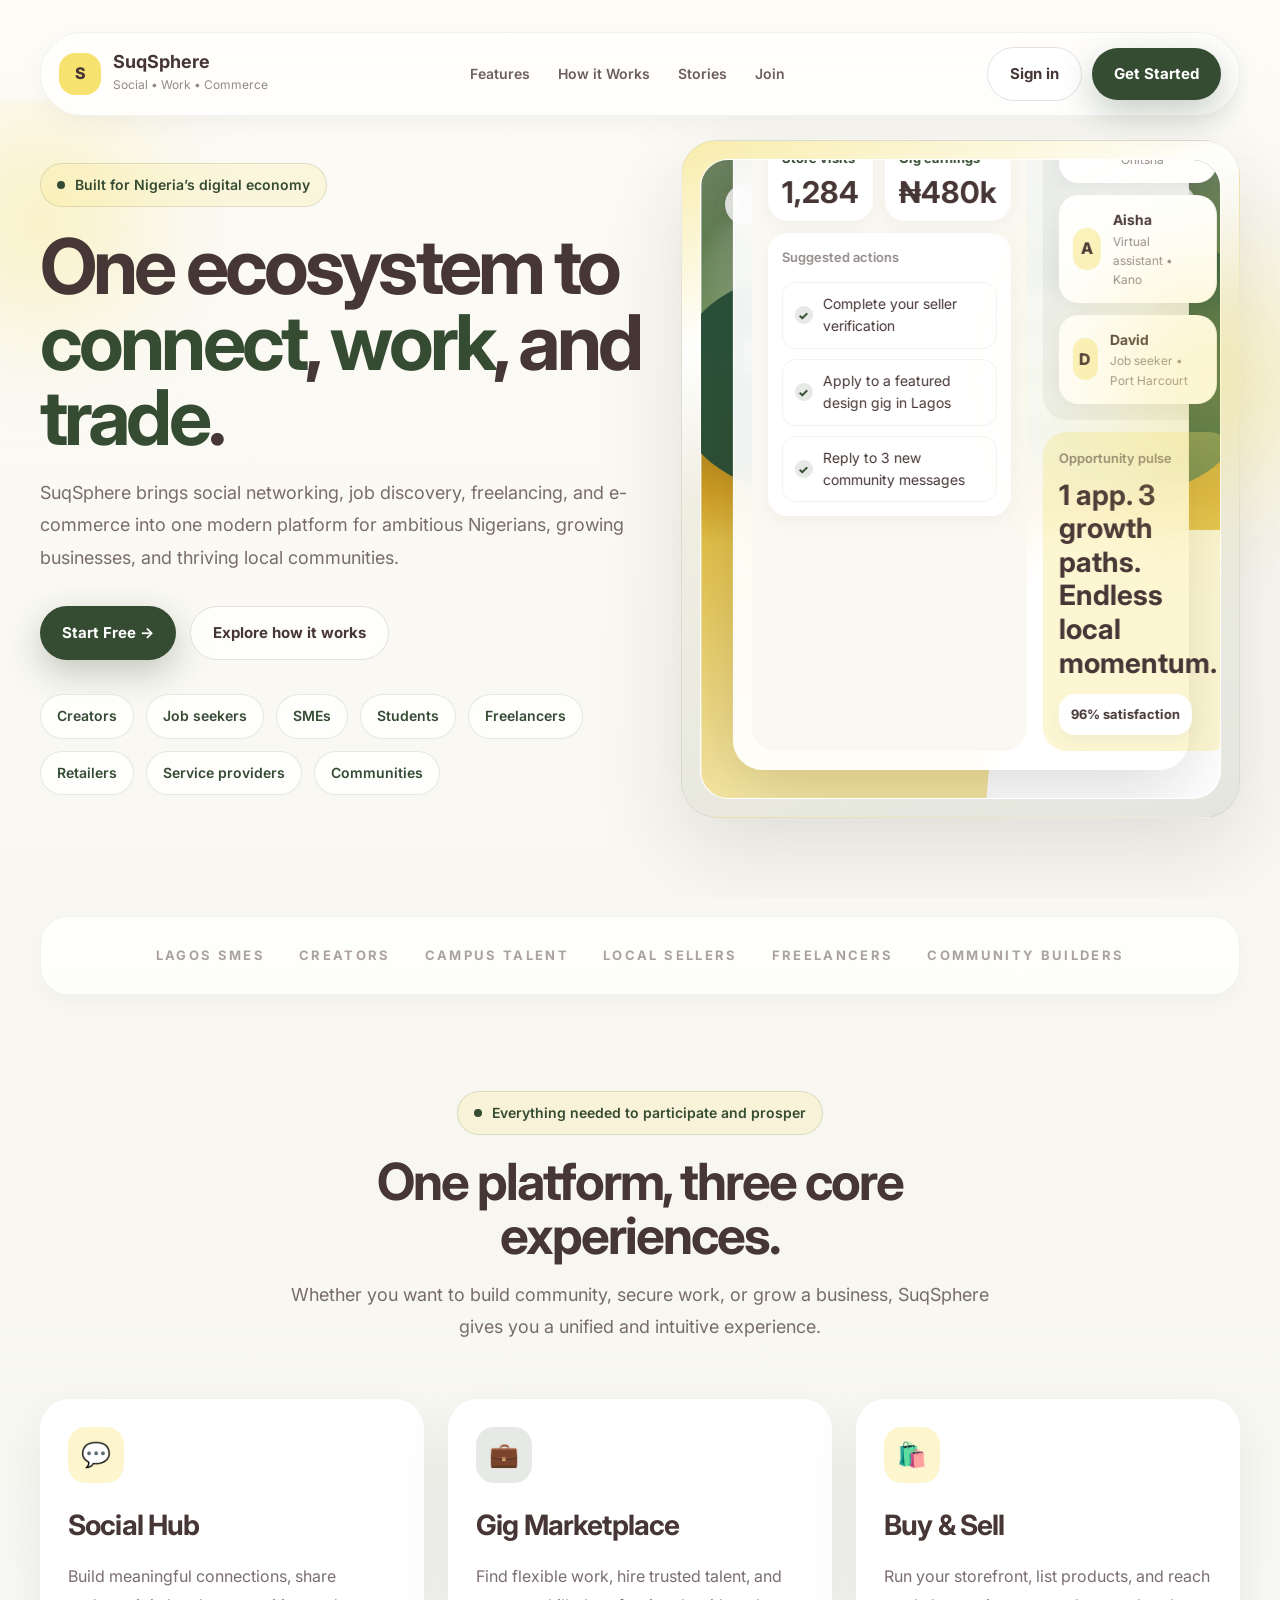
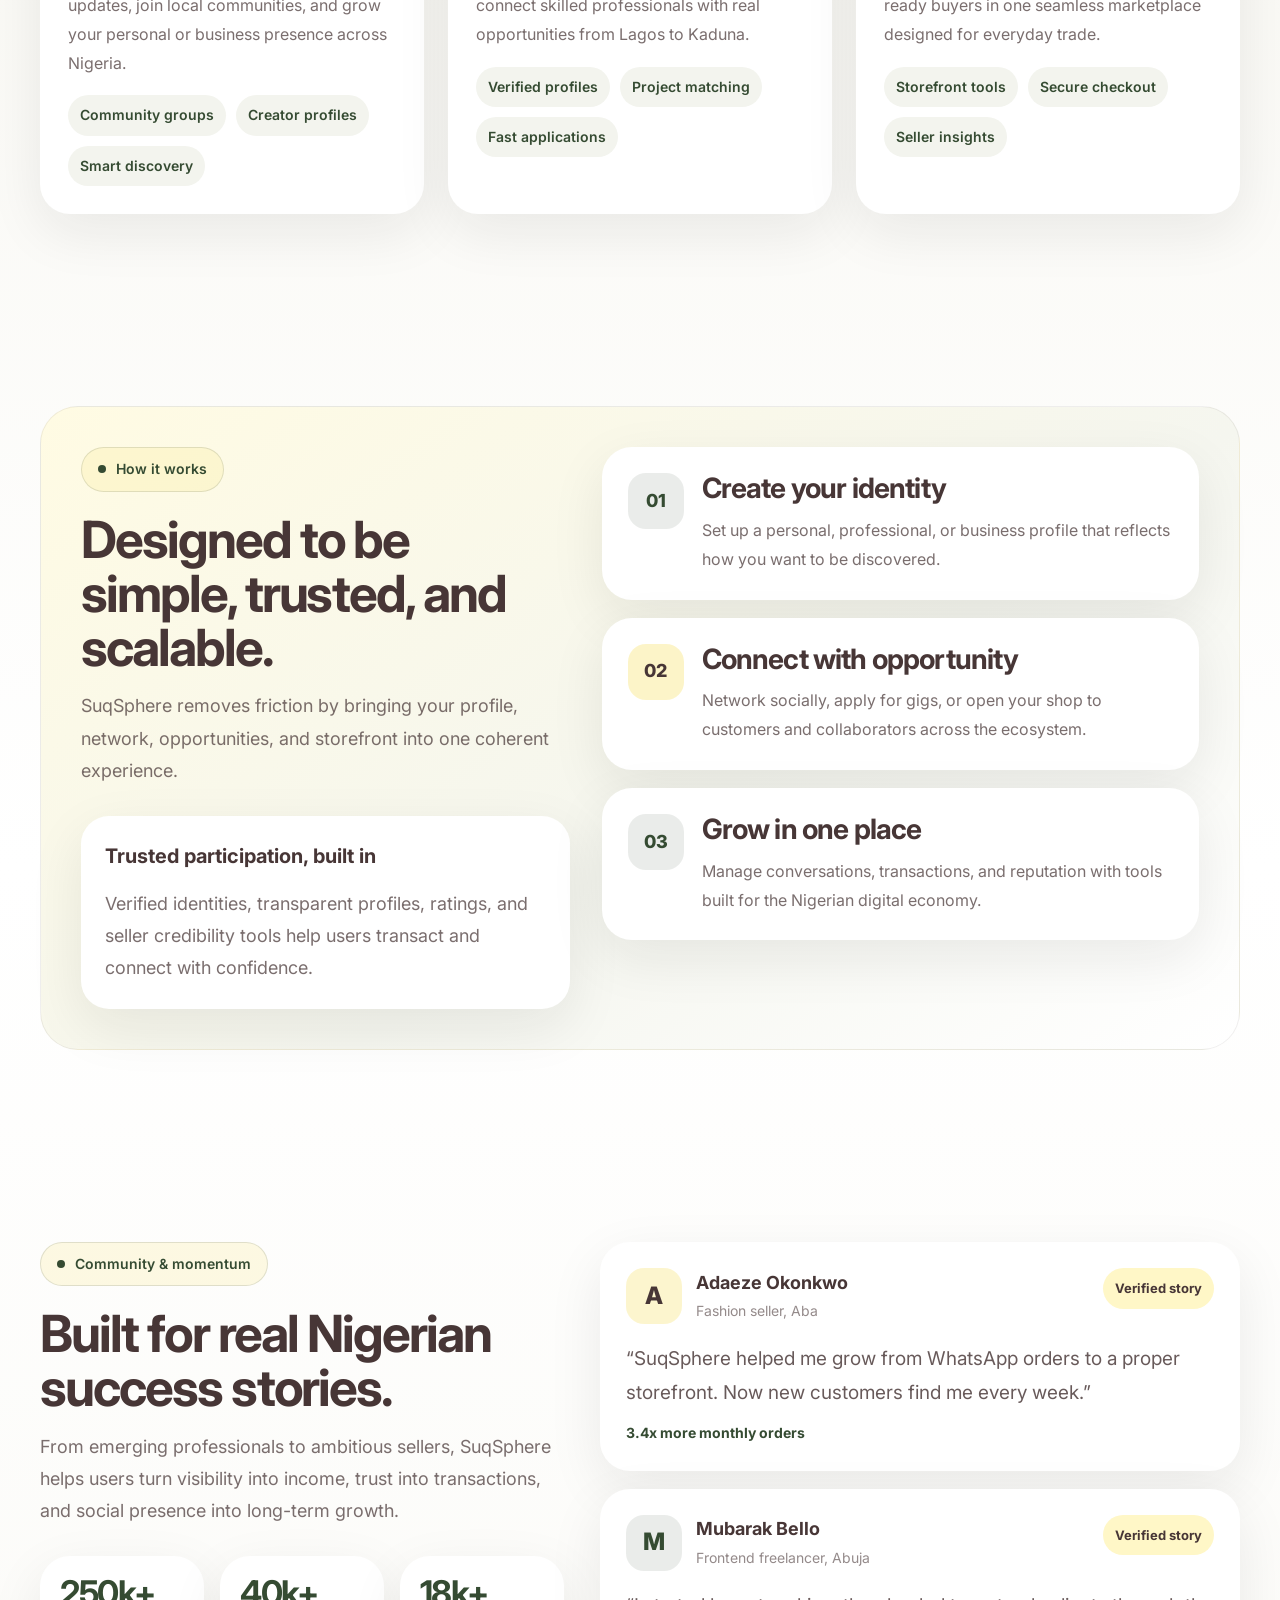
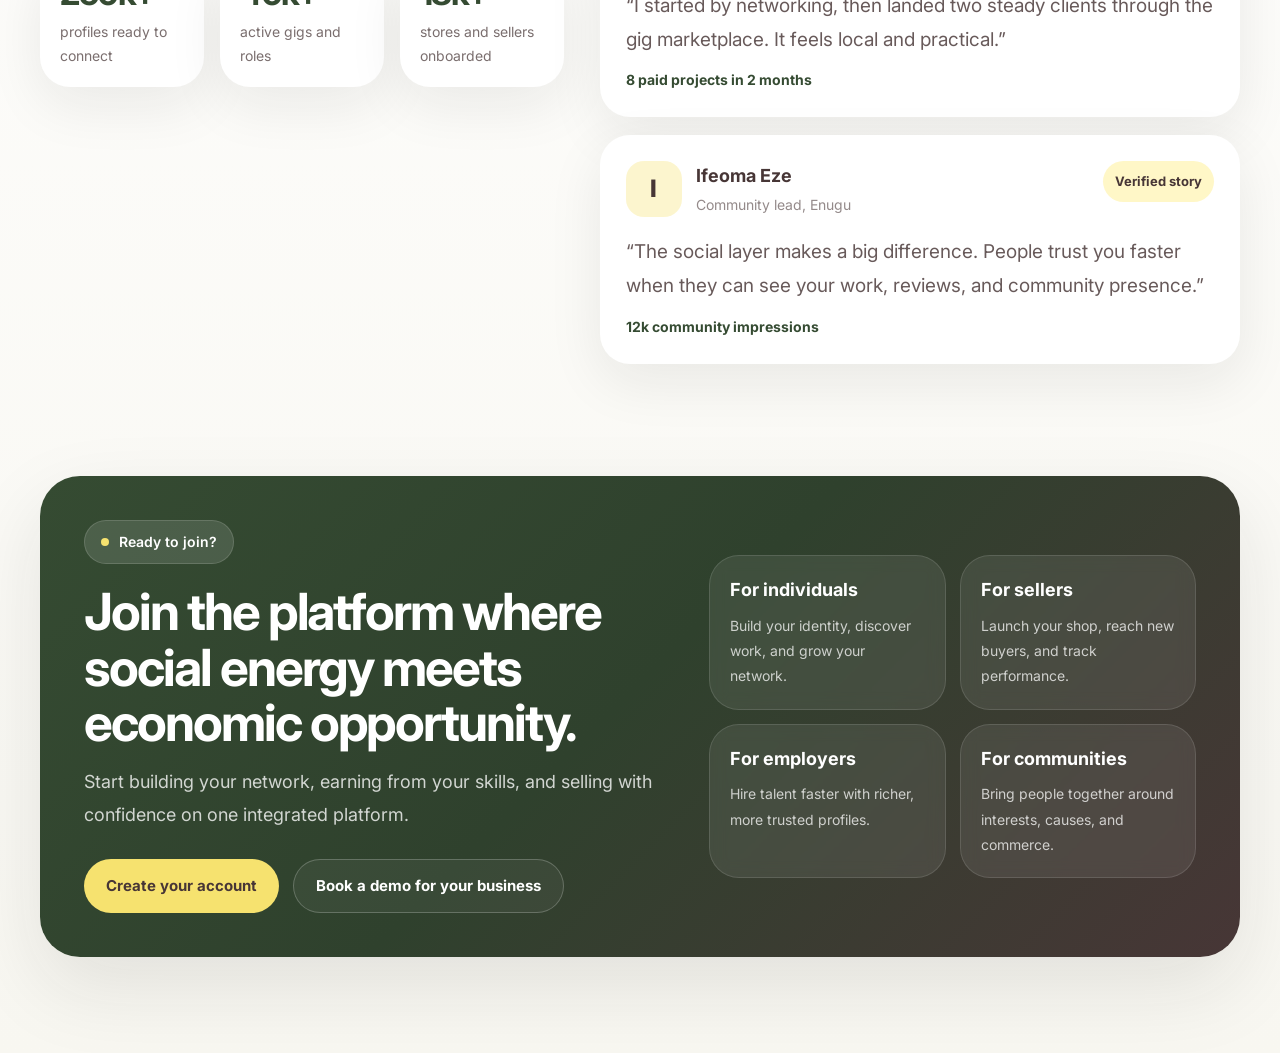
==== index.html @ 6f9126b3 "first commit" ====
<!DOCTYPE html>
<html lang="en">
<head>
  <meta charset="UTF-8" />
  <meta name="viewport" content="width=device-width, initial-scale=1.0" />
  <title>SuqSphere — Social, Work & Commerce</title>
  <link rel="preconnect" href="https://fonts.googleapis.com" />
  <link rel="preconnect" href="https://fonts.gstatic.com" crossorigin />
  <link href="https://fonts.googleapis.com/css2?family=Inter:wght@400;500;600;700;800&display=swap" rel="stylesheet" />
  <link rel="stylesheet" href="styles.css" />
</head>
<body>
  <header class="site-header">
    <div class="container">
      <nav class="nav-shell" id="navShell">
        <div class="brand">
          <div class="brand-mark">S</div>
          <div>
            <div class="brand-title">SuqSphere</div>
            <div class="brand-subtitle">Social • Work • Commerce</div>
          </div>
        </div>

        <div class="nav-links">
          <a href="#features">Features</a>
          <a href="#how-it-works">How it Works</a>
          <a href="#stories">Stories</a>
          <a href="#join">Join</a>
        </div>

        <div class="nav-actions">
          <a class="btn btn-secondary btn-text" href="#">Sign in</a>
          <a class="btn btn-primary" href="#join">Get Started</a>
          <button class="nav-toggle" id="navToggle" aria-label="Open menu">☰</button>
        </div>
      </nav>
    </div>
  </header>

  <section class="hero">
    <div class="container">
      <div class="hero-grid">
        <div class="hero-copy reveal">
          <div class="label">Built for Nigeria’s digital economy</div>
          <h1>
            One ecosystem to <span class="accent">connect</span>,
            <span class="accent">work</span>, and
            <span class="accent">trade</span>.
          </h1>
          <p>
            SuqSphere brings social networking, job discovery, freelancing, and
            e-commerce into one modern platform for ambitious Nigerians,
            growing businesses, and thriving local communities.
          </p>
          <div class="hero-actions">
            <a class="btn btn-primary" href="#join">Start Free →</a>
            <a class="btn btn-secondary" href="#how-it-works">Explore how it works</a>
          </div>
          <div class="tag-list">
            <span class="tag">Creators</span>
            <span class="tag">Job seekers</span>
            <span class="tag">SMEs</span>
            <span class="tag">Students</span>
            <span class="tag">Freelancers</span>
            <span class="tag">Retailers</span>
            <span class="tag">Service providers</span>
            <span class="tag">Communities</span>
          </div>
        </div>

        <div class="hero-visual reveal">
          <div class="hero-card">
            <div class="mockup">
              <div class="mockup-bg"></div>
              <div class="mockup-overlay"></div>
              <div class="hero-shape shape-a"></div>
              <div class="hero-shape shape-b"></div>
              <div class="hero-shape shape-c"></div>
              <div class="hero-shape shape-d"></div>

              <div class="mockup-topbar">
                <div class="pill">SuqSphere mobile</div>
                <div class="pill green">Live ecosystem</div>
              </div>

              <div class="mockup-message">
                <h2>Connect with people, gigs, and products that move you forward.</h2>
                <p>
                  Designed for professionals, creators, traders, and everyday users
                  building their next opportunity.
                </p>
              </div>

              <div class="dashboard">
                <div class="dashboard-grid">
                  <div class="panel panel-light">
                    <div class="panel-head">
                      <div>
                        <div class="eyebrow">Your activity</div>
                        <h3>Welcome back, Tolu 👋</h3>
                      </div>
                      <span class="badge-chip">24 new leads</span>
                    </div>

                    <div class="stat-grid">
                      <div class="stat-card">
                        <div class="stat-title">Store visits</div>
                        <div class="stat-value">1,284</div>
                      </div>
                      <div class="stat-card">
                        <div class="stat-title">Gig earnings</div>
                        <div class="stat-value">₦480k</div>
                      </div>
                    </div>

                    <div class="task-card mt-12">
                      <div class="eyebrow">Suggested actions</div>
                      <div class="task-list">
                        <div class="task-item"><span class="check">✓</span><span>Complete your seller verification</span></div>
                        <div class="task-item"><span class="check">✓</span><span>Apply to a featured design gig in Lagos</span></div>
                        <div class="task-item"><span class="check">✓</span><span>Reply to 3 new community messages</span></div>
                      </div>
                    </div>
                  </div>

                  <div class="side-stack">
                    <div class="panel panel-soft">
                      <div class="eyebrow">People making moves today</div>
                      <div class="avatar-list">
                        <div class="avatar-card">
                          <div class="avatar-icon">C</div>
                          <div>
                            <div class="avatar-name">Chinonso</div>
                            <div class="avatar-role">Vendor • Onitsha</div>
                          </div>
                        </div>
                        <div class="avatar-card">
                          <div class="avatar-icon">A</div>
                          <div>
                            <div class="avatar-name">Aisha</div>
                            <div class="avatar-role">Virtual assistant • Kano</div>
                          </div>
                        </div>
                        <div class="avatar-card">
                          <div class="avatar-icon">D</div>
                          <div>
                            <div class="avatar-name">David</div>
                            <div class="avatar-role">Job seeker • Port Harcourt</div>
                          </div>
                        </div>
                      </div>
                    </div>

                    <div class="panel panel-accent">
                      <div class="eyebrow green-text">Opportunity pulse</div>
                      <h3 class="panel-big-title">1 app. 3 growth paths. Endless local momentum.</h3>
                      <div class="white-chip">96% satisfaction</div>
                    </div>
                  </div>
                </div>
              </div>
            </div>
          </div>
        </div>
      </div>
    </div>
  </section>

  <section class="brand-strip">
    <div class="container">
      <div class="brand-strip-card reveal">
        <span>Lagos SMEs</span>
        <span>Creators</span>
        <span>Campus Talent</span>
        <span>Local Sellers</span>
        <span>Freelancers</span>
        <span>Community Builders</span>
      </div>
    </div>
  </section>

  <section class="section" id="features">
    <div class="container">
      <div class="section-heading reveal">
        <div class="label">Everything needed to participate and prosper</div>
        <h2>One platform, three core experiences.</h2>
        <p>
          Whether you want to build community, secure work, or grow a business,
          SuqSphere gives you a unified and intuitive experience.
        </p>
      </div>

      <div class="card-grid">
        <article class="feature-card reveal">
          <div class="feature-icon yellow">💬</div>
          <h3>Social Hub</h3>
          <p>
            Build meaningful connections, share updates, join local communities,
            and grow your personal or business presence across Nigeria.
          </p>
          <div class="feature-tags">
            <span>Community groups</span>
            <span>Creator profiles</span>
            <span>Smart discovery</span>
          </div>
        </article>

        <article class="feature-card reveal">
          <div class="feature-icon green">💼</div>
          <h3>Gig Marketplace</h3>
          <p>
            Find flexible work, hire trusted talent, and connect skilled
            professionals with real opportunities from Lagos to Kaduna.
          </p>
          <div class="feature-tags">
            <span>Verified profiles</span>
            <span>Project matching</span>
            <span>Fast applications</span>
          </div>
        </article>

        <article class="feature-card reveal">
          <div class="feature-icon yellow">🛍️</div>
          <h3>Buy &amp; Sell</h3>
          <p>
            Run your storefront, list products, and reach ready buyers in one
            seamless marketplace designed for everyday trade.
          </p>
          <div class="feature-tags">
            <span>Storefront tools</span>
            <span>Secure checkout</span>
            <span>Seller insights</span>
          </div>
        </article>
      </div>
    </div>
  </section>

  <section class="section" id="how-it-works">
    <div class="container">
      <div class="trust-shell reveal">
        <div class="trust-copy">
          <div class="label">How it works</div>
          <h2>Designed to be simple, trusted, and scalable.</h2>
          <p>
            SuqSphere removes friction by bringing your profile, network,
            opportunities, and storefront into one coherent experience.
          </p>

          <div class="trust-note">
            <h4>Trusted participation, built in</h4>
            <p>
              Verified identities, transparent profiles, ratings, and seller
              credibility tools help users transact and connect with confidence.
            </p>
          </div>
        </div>

        <div class="step-list">
          <article class="step-card reveal">
            <div class="step-number green">01</div>
            <div>
              <h3>Create your identity</h3>
              <p>
                Set up a personal, professional, or business profile that reflects
                how you want to be discovered.
              </p>
            </div>
          </article>

          <article class="step-card reveal">
            <div class="step-number yellow">02</div>
            <div>
              <h3>Connect with opportunity</h3>
              <p>
                Network socially, apply for gigs, or open your shop to customers
                and collaborators across the ecosystem.
              </p>
            </div>
          </article>

          <article class="step-card reveal">
            <div class="step-number green">03</div>
            <div>
              <h3>Grow in one place</h3>
              <p>
                Manage conversations, transactions, and reputation with tools built
                for the Nigerian digital economy.
              </p>
            </div>
          </article>
        </div>
      </div>
    </div>
  </section>

  <section class="section" id="stories">
    <div class="container">
      <div class="stories-grid">
        <div class="stories-copy reveal">
          <div class="label">Community &amp; momentum</div>
          <h2>Built for real Nigerian success stories.</h2>
          <p>
            From emerging professionals to ambitious sellers, SuqSphere helps users
            turn visibility into income, trust into transactions, and social
            presence into long-term growth.
          </p>

          <div class="metric-grid">
            <div class="metric-card reveal">
              <strong>250k+</strong>
              <span>profiles ready to connect</span>
            </div>
            <div class="metric-card reveal">
              <strong>40k+</strong>
              <span>active gigs and roles</span>
            </div>
            <div class="metric-card reveal">
              <strong>18k+</strong>
              <span>stores and sellers onboarded</span>
            </div>
          </div>
        </div>

        <div class="story-list">
          <article class="story-card reveal">
            <div class="story-top">
              <div class="story-person">
                <div class="story-avatar yellow">A</div>
                <div>
                  <div class="story-name">Adaeze Okonkwo</div>
                  <div class="story-role">Fashion seller, Aba</div>
                </div>
              </div>
              <div class="verified">Verified story</div>
            </div>
            <p class="story-quote">
              “SuqSphere helped me grow from WhatsApp orders to a proper storefront.
              Now new customers find me every week.”
            </p>
            <div class="story-stat">3.4x more monthly orders</div>
          </article>

          <article class="story-card reveal">
            <div class="story-top">
              <div class="story-person">
                <div class="story-avatar green">M</div>
                <div>
                  <div class="story-name">Mubarak Bello</div>
                  <div class="story-role">Frontend freelancer, Abuja</div>
                </div>
              </div>
              <div class="verified">Verified story</div>
            </div>
            <p class="story-quote">
              “I started by networking, then landed two steady clients through the gig
              marketplace. It feels local and practical.”
            </p>
            <div class="story-stat">8 paid projects in 2 months</div>
          </article>

          <article class="story-card reveal">
            <div class="story-top">
              <div class="story-person">
                <div class="story-avatar yellow">I</div>
                <div>
                  <div class="story-name">Ifeoma Eze</div>
                  <div class="story-role">Community lead, Enugu</div>
                </div>
              </div>
              <div class="verified">Verified story</div>
            </div>
            <p class="story-quote">
              “The social layer makes a big difference. People trust you faster when
              they can see your work, reviews, and community presence.”
            </p>
            <div class="story-stat">12k community impressions</div>
          </article>
        </div>
      </div>
    </div>
  </section>

  <section class="section join-section" id="join">
    <div class="container">
      <div class="cta-shell reveal">
        <div class="cta-grid">
          <div>
            <div class="label">Ready to join?</div>
            <h2>Join the platform where social energy meets economic opportunity.</h2>
            <p>
              Start building your network, earning from your skills, and selling with
              confidence on one integrated platform.
            </p>
            <div class="cta-actions">
              <a class="btn btn-yellow" href="#">Create your account</a>
              <a class="btn btn-outline-light" href="#">Book a demo for your business</a>
            </div>
          </div>

          <div class="cta-box-grid">
            <div class="cta-box">
              <h4>For individuals</h4>
              <p>Build your identity, discover work, and grow your network.</p>
            </div>
            <div class="cta-box">
              <h4>For sellers</h4>
              <p>Launch your shop, reach new buyers, and track performance.</p>
            </div>
            <div class="cta-box">
              <h4>For employers</h4>
              <p>Hire talent faster with richer, more trusted profiles.</p>
            </div>
            <div class="cta-box">
              <h4>For communities</h4>
              <p>Bring people together around interests, causes, and commerce.</p>
            </div>
          </div>
        </div>
      </div>
    </div>
  </section>

  <script src="script.js"></script>
</body>
</html>
---- styles.css ----
:root {
  --yellow: #F6E26F;
  --brown: #473636;
  --green: #354B32;
  --cream: #FAF8F0;
  --mist: #F3F4EE;
  --white: #FFFFFF;
  --muted: rgba(71, 54, 54, 0.72);
  --muted-2: rgba(71, 54, 54, 0.58);
  --border: rgba(71, 54, 54, 0.08);
  --shadow-soft: 0 18px 55px rgba(30, 30, 30, 0.08);
  --shadow-hero: 0 30px 90px rgba(34, 34, 34, 0.12);
  --radius-xl: 30px;
  --radius-lg: 24px;
  --radius-md: 18px;
  --container: 1200px;
}

* {
  box-sizing: border-box;
}

html {
  scroll-behavior: smooth;
}

body {
  margin: 0;
  font-family: Inter, Arial, Helvetica, sans-serif;
  background: linear-gradient(180deg, #FCFBF6 0%, #F7F6F0 28%, #FFFFFF 58%, #F8F7F1 100%);
  color: var(--brown);
  line-height: 1.6;
}

img {
  max-width: 100%;
  display: block;
}

a {
  color: inherit;
  text-decoration: none;
}

.container {
  width: min(var(--container), calc(100% - 48px));
  margin: 0 auto;
}

.section {
  padding: 96px 0;
}

.join-section {
  padding-top: 16px;
}

.label {
  display: inline-flex;
  align-items: center;
  gap: 10px;
  padding: 10px 16px;
  border-radius: 999px;
  background: rgba(246, 226, 111, 0.18);
  border: 1px solid rgba(53, 75, 50, 0.14);
  color: var(--green);
  font-size: 14px;
  font-weight: 600;
}

.label::before {
  content: "";
  width: 8px;
  height: 8px;
  border-radius: 50%;
  background: var(--green);
}

.btn {
  display: inline-flex;
  align-items: center;
  justify-content: center;
  gap: 10px;
  border: none;
  border-radius: 999px;
  padding: 14px 22px;
  font-size: 15px;
  font-weight: 700;
  cursor: pointer;
  transition: transform 0.2s ease, box-shadow 0.2s ease, background 0.2s ease;
}

.btn:hover {
  transform: translateY(-1px);
}

.btn-primary {
  background: var(--green);
  color: var(--white);
  box-shadow: 0 12px 35px rgba(53, 75, 50, 0.28);
}

.btn-secondary {
  background: rgba(255, 255, 255, 0.76);
  color: var(--brown);
  border: 1px solid rgba(71, 54, 54, 0.14);
}

.btn-yellow {
  background: var(--yellow);
  color: var(--brown);
}

.btn-outline-light {
  background: rgba(255, 255, 255, 0.05);
  border: 1px solid rgba(255, 255, 255, 0.22);
  color: #fff;
}

.site-header {
  position: sticky;
  top: 16px;
  z-index: 100;
  padding-top: 16px;
}

.nav-shell {
  display: flex;
  align-items: center;
  justify-content: space-between;
  gap: 20px;
  padding: 14px 18px;
  border-radius: 999px;
  background: rgba(255, 255, 255, 0.76);
  backdrop-filter: blur(12px);
  border: 1px solid rgba(0, 0, 0, 0.05);
  box-shadow: 0 10px 25px rgba(0, 0, 0, 0.04);
}

.brand {
  display: flex;
  align-items: center;
  gap: 12px;
}

.brand-mark {
  width: 42px;
  height: 42px;
  border-radius: 16px;
  background: var(--yellow);
  display: grid;
  place-items: center;
  font-weight: 800;
  color: var(--brown);
}

.brand-title {
  font-size: 18px;
  font-weight: 700;
  line-height: 1;
}

.brand-subtitle {
  font-size: 12px;
  color: var(--muted-2);
  margin-top: 4px;
}

.nav-links {
  display: flex;
  align-items: center;
  gap: 28px;
  font-size: 14px;
  font-weight: 600;
  color: rgba(71, 54, 54, 0.8);
}

.nav-links a:hover {
  opacity: 0.7;
}

.nav-actions {
  display: flex;
  align-items: center;
  gap: 10px;
}

.nav-toggle {
  display: none;
  width: 44px;
  height: 44px;
  border-radius: 50%;
  border: 1px solid rgba(71, 54, 54, 0.1);
  background: #fff;
  cursor: pointer;
  font-size: 20px;
  color: var(--brown);
}

.hero {
  position: relative;
  overflow: hidden;
  padding: 40px 0 80px;
}

.hero::before,
.hero::after {
  content: "";
  position: absolute;
  border-radius: 50%;
  filter: blur(50px);
  opacity: 0.6;
  background: radial-gradient(circle, rgba(246, 226, 111, 0.9) 0%, rgba(246, 226, 111, 0.35) 35%, rgba(246, 226, 111, 0) 72%);
  pointer-events: none;
}

.hero::before {
  width: 320px;
  height: 320px;
  left: -120px;
  top: -40px;
}

.hero::after {
  width: 360px;
  height: 360px;
  right: -110px;
  top: 100px;
}

.hero-grid {
  display: grid;
  grid-template-columns: 1.05fr 0.95fr;
  gap: 24px;
  align-items: center;
}

.hero-copy h1 {
  margin: 22px 0 0;
  max-width: 760px;
  font-size: clamp(46px, 6vw, 78px);
  line-height: 0.98;
  letter-spacing: -0.05em;
  font-weight: 700;
}

.hero-copy h1 .accent {
  color: var(--green);
}

.hero-copy p {
  margin: 22px 0 0;
  max-width: 640px;
  font-size: 18px;
  line-height: 1.8;
  color: var(--muted);
}

.hero-actions {
  margin-top: 32px;
  display: flex;
  flex-wrap: wrap;
  gap: 14px;
}

.tag-list {
  margin-top: 34px;
  display: flex;
  flex-wrap: wrap;
  gap: 12px;
}

.tag {
  padding: 10px 16px;
  border-radius: 999px;
  border: 1px solid rgba(53, 75, 50, 0.12);
  background: rgba(255, 255, 255, 0.8);
  color: var(--green);
  font-size: 14px;
  font-weight: 600;
}

.hero-visual {
  position: relative;
}

.hero-card {
  position: relative;
  overflow: hidden;
  border-radius: 36px;
  border: 1px solid var(--border);
  padding: 18px;
  background: linear-gradient(160deg, rgba(246, 226, 111, 0.55) 0%, rgba(255, 255, 255, 0.78) 24%, rgba(234, 232, 215, 0.65) 42%, rgba(53, 75, 50, 0.10) 100%);
  box-shadow: var(--shadow-hero);
}

.mockup {
  position: relative;
  height: 640px;
  overflow: hidden;
  border-radius: 28px;
  background: #fff;
  border: 1px solid rgba(255, 255, 255, 0.5);
}

.mockup-bg {
  position: absolute;
  inset: 0;
  background: linear-gradient(180deg, #4E693F 0%, #587A45 18%, #6A8E4E 30%, #96A34F 31%, #B78B1E 46%, #D09E24 52%, #E3C14A 60%, #F5E6A3 100%);
  clip-path: polygon(0 0, 100% 0, 100% 58%, 67% 58%, 58% 70%, 55% 100%, 0 100%);
}

.mockup-overlay {
  position: absolute;
  inset: 0;
  background: radial-gradient(circle at 20% 22%, rgba(255,255,255,0.55) 0%, rgba(255,255,255,0.1) 16%, transparent 18%), radial-gradient(circle at 34% 18%, rgba(255,255,255,0.5) 0%, rgba(255,255,255,0.08) 12%, transparent 14%), linear-gradient(180deg, rgba(255,255,255,0.20) 0%, rgba(255,255,255,0) 24%);
  opacity: 0.95;
}

.hero-shape {
  position: absolute;
  border-radius: 46%;
}

.shape-a { left: -5%; top: 18%; width: 52%; height: 34%; background: rgba(38,78,55,0.95); }
.shape-b { right: -8%; top: 10%; width: 50%; height: 42%; background: rgba(42,90,59,0.96); }
.shape-c { left: 18%; top: 19%; width: 34%; height: 28%; background: rgba(107,148,66,0.92); }
.shape-d { right: 8%; top: 21%; width: 32%; height: 31%; background: rgba(97,139,65,0.92); }

.mockup-topbar {
  position: absolute;
  left: 24px;
  right: 24px;
  top: 24px;
  display: flex;
  justify-content: space-between;
  gap: 12px;
}

.pill {
  padding: 10px 14px;
  border-radius: 999px;
  background: rgba(255, 255, 255, 0.86);
  box-shadow: 0 8px 20px rgba(0, 0, 0, 0.05);
  font-size: 13px;
  font-weight: 700;
}

.pill.green,
.green-text {
  color: var(--green);
}

.mockup-message {
  position: absolute;
  left: 50%;
  top: 18%;
  transform: translateX(-50%);
  width: min(520px, calc(100% - 50px));
  text-align: center;
  color: #fff;
}

.mockup-message h2 {
  margin: 0;
  font-size: clamp(30px, 3.5vw, 50px);
  line-height: 1.08;
  letter-spacing: -0.04em;
}

.mockup-message p {
  margin: 14px auto 0;
  max-width: 380px;
  font-size: 14px;
  line-height: 1.7;
  color: rgba(255, 255, 255, 0.86);
}

.dashboard {
  position: absolute;
  left: 50%;
  bottom: 28px;
  transform: translateX(-50%);
  width: 88%;
  border-radius: 30px;
  background: rgba(255, 255, 255, 0.93);
  border: 1px solid rgba(255, 255, 255, 0.7);
  box-shadow: 0 20px 70px rgba(40, 40, 40, 0.16);
  backdrop-filter: blur(12px);
  padding: 18px;
}

.dashboard-grid {
  display: grid;
  grid-template-columns: 1.05fr 0.95fr;
  gap: 16px;
}

.panel {
  border-radius: 24px;
  padding: 16px;
}

.panel-light {
  background: var(--cream);
}

.panel-soft {
  background: rgba(53, 75, 50, 0.06);
}

.panel-accent {
  background: rgba(246, 226, 111, 0.30);
}

.panel-head {
  display: flex;
  justify-content: space-between;
  gap: 12px;
  align-items: flex-start;
}

.eyebrow {
  font-size: 13px;
  color: var(--muted-2);
  font-weight: 600;
}

.panel h3 {
  margin: 6px 0 0;
  font-size: 22px;
  line-height: 1.2;
}

.panel-big-title {
  font-size: 28px !important;
  margin-top: 10px !important;
}

.white-chip {
  margin-top: 14px;
  display: inline-block;
  padding: 10px 12px;
  border-radius: 16px;
  background: #fff;
  box-shadow: 0 8px 20px rgba(0,0,0,0.04);
  font-weight: 700;
  font-size: 13px;
}

.stat-grid {
  margin-top: 16px;
  display: grid;
  grid-template-columns: 1fr 1fr;
  gap: 12px;
}

.stat-card,
.task-card,
.avatar-card {
  background: #fff;
  border-radius: 20px;
  padding: 14px;
  box-shadow: 0 6px 18px rgba(0, 0, 0, 0.04);
}

.mt-12 {
  margin-top: 12px;
}

.side-stack {
  display: grid;
  gap: 12px;
}

.stat-title {
  font-size: 13px;
  font-weight: 700;
  color: var(--green);
  margin-bottom: 8px;
}

.stat-value {
  font-size: 30px;
  font-weight: 700;
  line-height: 1;
}

.badge-chip {
  display: inline-block;
  padding: 10px 12px;
  border-radius: 18px;
  background: rgba(246, 226, 111, 0.55);
  color: var(--brown);
  font-size: 13px;
  font-weight: 700;
}

.task-list {
  margin-top: 14px;
  display: grid;
  gap: 10px;
}

.task-item {
  display: flex;
  align-items: center;
  gap: 10px;
  border: 1px solid rgba(0, 0, 0, 0.05);
  border-radius: 14px;
  padding: 10px 12px;
  font-size: 14px;
}

.check {
  width: 18px;
  height: 18px;
  border-radius: 50%;
  background: rgba(53, 75, 50, 0.12);
  color: var(--green);
  display: grid;
  place-items: center;
  font-size: 12px;
  font-weight: 800;
  flex-shrink: 0;
}

.avatar-list {
  margin-top: 14px;
  display: grid;
  gap: 12px;
}

.avatar-card {
  display: flex;
  align-items: center;
  gap: 12px;
}

.avatar-icon {
  width: 42px;
  height: 42px;
  border-radius: 16px;
  background: rgba(246, 226, 111, 0.45);
  color: var(--brown);
  display: grid;
  place-items: center;
  font-weight: 800;
}

.avatar-name {
  font-size: 14px;
  font-weight: 700;
}

.avatar-role {
  font-size: 12px;
  color: var(--muted-2);
}

.brand-strip {
  padding: 18px 0 0;
}

.brand-strip-card {
  display: flex;
  justify-content: center;
  flex-wrap: wrap;
  gap: 20px 34px;
  padding: 28px 24px;
  border-radius: 28px;
  background: rgba(255, 255, 255, 0.8);
  border: 1px solid rgba(0, 0, 0, 0.05);
  box-shadow: 0 8px 25px rgba(0, 0, 0, 0.03);
  text-transform: uppercase;
  font-size: 13px;
  font-weight: 700;
  letter-spacing: 0.18em;
  color: rgba(71, 54, 54, 0.46);
}

.section-heading {
  max-width: 760px;
  margin: 0 auto;
  text-align: center;
}

.section-heading h2 {
  margin: 20px 0 0;
  font-size: clamp(34px, 4vw, 56px);
  letter-spacing: -0.04em;
  line-height: 1.05;
}

.section-heading p {
  margin: 16px auto 0;
  max-width: 720px;
  font-size: 18px;
  line-height: 1.8;
  color: var(--muted);
}

.card-grid {
  margin-top: 56px;
  display: grid;
  grid-template-columns: repeat(3, 1fr);
  gap: 24px;
}

.feature-card,
.step-card,
.story-card,
.metric-card,
.cta-box {
  background: #fff;
  border-radius: 30px;
  box-shadow: var(--shadow-soft);
}

.feature-card {
  padding: 28px;
}

.feature-icon {
  width: 56px;
  height: 56px;
  border-radius: 18px;
  display: grid;
  place-items: center;
  font-size: 24px;
  margin-bottom: 20px;
}

.feature-icon.yellow {
  background: rgba(246, 226, 111, 0.35);
}

.feature-icon.green {
  background: rgba(53, 75, 50, 0.12);
  color: var(--green);
}

.feature-card h3 {
  margin: 0;
  font-size: 28px;
  letter-spacing: -0.03em;
}

.feature-card p {
  margin: 14px 0 0;
  color: var(--muted);
  font-size: 16px;
  line-height: 1.8;
}

.feature-tags {
  display: flex;
  flex-wrap: wrap;
  gap: 10px;
  margin-top: 18px;
}

.feature-tags span {
  display: inline-block;
  padding: 9px 12px;
  border-radius: 999px;
  background: var(--mist);
  color: var(--green);
  font-size: 14px;
  font-weight: 600;
}

.trust-shell {
  display: grid;
  grid-template-columns: 0.9fr 1.1fr;
  gap: 32px;
  align-items: start;
  border: 1px solid var(--border);
  border-radius: 38px;
  padding: 40px;
  background: linear-gradient(145deg, #FFFBE3 0%, #F5F6EF 58%, #FFFFFF 100%);
}

.trust-copy h2,
.stories-copy h2 {
  margin: 20px 0 0;
  font-size: clamp(34px, 4vw, 56px);
  line-height: 1.06;
  letter-spacing: -0.04em;
}

.trust-copy p,
.stories-copy p {
  margin: 16px 0 0;
  font-size: 18px;
  line-height: 1.8;
  color: var(--muted);
  max-width: 620px;
}

.trust-note {
  margin-top: 28px;
  border-radius: 28px;
  padding: 24px;
  background: #fff;
  box-shadow: var(--shadow-soft);
}

.trust-note h4 {
  margin: 0 0 8px;
  font-size: 20px;
}

.step-list {
  display: grid;
  gap: 18px;
}

.step-card {
  padding: 26px;
  display: flex;
  gap: 18px;
  align-items: flex-start;
}

.step-number {
  width: 56px;
  height: 56px;
  border-radius: 18px;
  display: grid;
  place-items: center;
  font-size: 18px;
  font-weight: 800;
  flex-shrink: 0;
}

.step-number.green {
  background: rgba(53, 75, 50, 0.10);
  color: var(--green);
}

.step-number.yellow {
  background: rgba(246, 226, 111, 0.38);
  color: var(--brown);
}

.step-card h3 {
  margin: 0;
  font-size: 28px;
  line-height: 1.1;
  letter-spacing: -0.03em;
}

.step-card p {
  margin: 12px 0 0;
  font-size: 16px;
  line-height: 1.8;
  color: var(--muted);
}

.stories-grid {
  display: grid;
  grid-template-columns: 0.9fr 1.1fr;
  gap: 36px;
  align-items: start;
}

.metric-grid {
  margin-top: 28px;
  display: grid;
  grid-template-columns: repeat(3, 1fr);
  gap: 16px;
}

.metric-card {
  padding: 20px;
}

.metric-card strong {
  display: block;
  font-size: 34px;
  line-height: 1;
  color: var(--green);
  letter-spacing: -0.04em;
}

.metric-card span {
  display: block;
  margin-top: 10px;
  color: var(--muted);
  font-size: 14px;
  line-height: 1.7;
}

.story-list {
  display: grid;
  gap: 18px;
}

.story-card {
  padding: 26px;
}

.story-top {
  display: flex;
  justify-content: space-between;
  align-items: flex-start;
  gap: 16px;
}

.story-person {
  display: flex;
  align-items: center;
  gap: 14px;
}

.story-avatar {
  width: 56px;
  height: 56px;
  border-radius: 18px;
  display: grid;
  place-items: center;
  font-size: 24px;
  font-weight: 800;
}

.story-avatar.yellow {
  background: rgba(246, 226, 111, 0.34);
}

.story-avatar.green {
  background: rgba(53, 75, 50, 0.10);
  color: var(--green);
}

.story-name {
  font-size: 18px;
  font-weight: 700;
}

.story-role {
  font-size: 14px;
  color: var(--muted-2);
  margin-top: 3px;
}

.verified {
  padding: 10px 12px;
  border-radius: 999px;
  background: #FFF7C7;
  font-size: 13px;
  font-weight: 700;
  white-space: nowrap;
}

.story-quote {
  margin: 18px 0 0;
  font-size: 19px;
  line-height: 1.8;
  color: rgba(71, 54, 54, 0.82);
}

.story-stat {
  margin-top: 12px;
  color: var(--green);
  font-size: 14px;
  font-weight: 700;
}

.cta-shell {
  overflow: hidden;
  border-radius: 40px;
  padding: 44px;
  background: linear-gradient(135deg, #354B32 0%, #2F412D 48%, #473636 100%);
  box-shadow: 0 30px 80px rgba(30, 30, 30, 0.10);
}

.cta-grid {
  display: grid;
  grid-template-columns: 1.1fr 0.9fr;
  gap: 30px;
  align-items: center;
}

.cta-shell .label {
  background: rgba(255, 255, 255, 0.12);
  color: #fff;
  border-color: rgba(255, 255, 255, 0.14);
}

.cta-shell .label::before {
  background: var(--yellow);
}

.cta-shell h2 {
  margin: 20px 0 0;
  color: #fff;
  font-size: clamp(34px, 4vw, 56px);
  line-height: 1.08;
  letter-spacing: -0.04em;
  max-width: 760px;
}

.cta-shell p {
  margin: 16px 0 0;
  max-width: 620px;
  color: rgba(255, 255, 255, 0.78);
  font-size: 18px;
  line-height: 1.8;
}

.cta-actions {
  margin-top: 28px;
  display: flex;
  flex-wrap: wrap;
  gap: 14px;
}

.cta-box-grid {
  display: grid;
  grid-template-columns: repeat(2, 1fr);
  gap: 14px;
}

.cta-box {
  padding: 20px;
  background: rgba(255, 255, 255, 0.08);
  border: 1px solid rgba(255, 255, 255, 0.12);
  backdrop-filter: blur(8px);
  color: #fff;
  box-shadow: none;
}

.cta-box h4 {
  margin: 0;
  font-size: 18px;
}

.cta-box p {
  margin: 8px 0 0;
  font-size: 14px;
  line-height: 1.8;
  color: rgba(255, 255, 255, 0.74);
}

.reveal {
  opacity: 0;
  transform: translateY(22px);
  transition: opacity 0.6s ease, transform 0.6s ease;
}

.reveal.visible {
  opacity: 1;
  transform: translateY(0);
}

@media (max-width: 1100px) {
  .hero-grid,
  .trust-shell,
  .stories-grid,
  .cta-grid,
  .dashboard-grid {
    grid-template-columns: 1fr;
  }

  .card-grid {
    grid-template-columns: 1fr;
  }

  .metric-grid,
  .cta-box-grid {
    grid-template-columns: 1fr 1fr;
  }

  .mockup {
    height: 700px;
  }
}

@media (max-width: 820px) {
  .container {
    width: min(var(--container), calc(100% - 32px));
  }

  .site-header {
    top: 10px;
  }

  .nav-links,
  .nav-actions .btn-secondary,
  .nav-actions .btn-text {
    display: none;
  }

  .nav-toggle {
    display: inline-grid;
    place-items: center;
  }

  .nav-shell {
    border-radius: 28px;
    flex-wrap: wrap;
  }

  .nav-shell.open .nav-links {
    display: flex;
    width: 100%;
    flex-direction: column;
    align-items: flex-start;
    gap: 14px;
    padding: 10px 4px 4px;
  }

  .nav-shell.open .nav-actions {
    width: 100%;
    justify-content: flex-start;
    padding-top: 8px;
  }

  .hero {
    padding-bottom: 40px;
  }

  .hero-actions,
  .cta-actions {
    flex-direction: column;
    align-items: stretch;
  }

  .btn {
    width: 100%;
  }

  .section {
    padding: 72px 0;
  }

  .mockup {
    height: 760px;
  }

  .dashboard {
    width: calc(100% - 24px);
    bottom: 12px;
  }

  .stat-grid,
  .metric-grid,
  .cta-box-grid {
    grid-template-columns: 1fr;
  }

  .story-top {
    flex-direction: column;
  }
}

@media (max-width: 560px) {
  .mockup {
    height: 820px;
  }

  .mockup-message {
    top: 15%;
  }

  .mockup-message p {
    max-width: 290px;
  }

  .dashboard {
    padding: 14px;
  }

  .feature-card,
  .story-card,
  .step-card,
  .trust-note,
  .cta-shell {
    border-radius: 24px;
  }

  .trust-shell,
  .cta-shell {
    padding: 24px;
  }
}
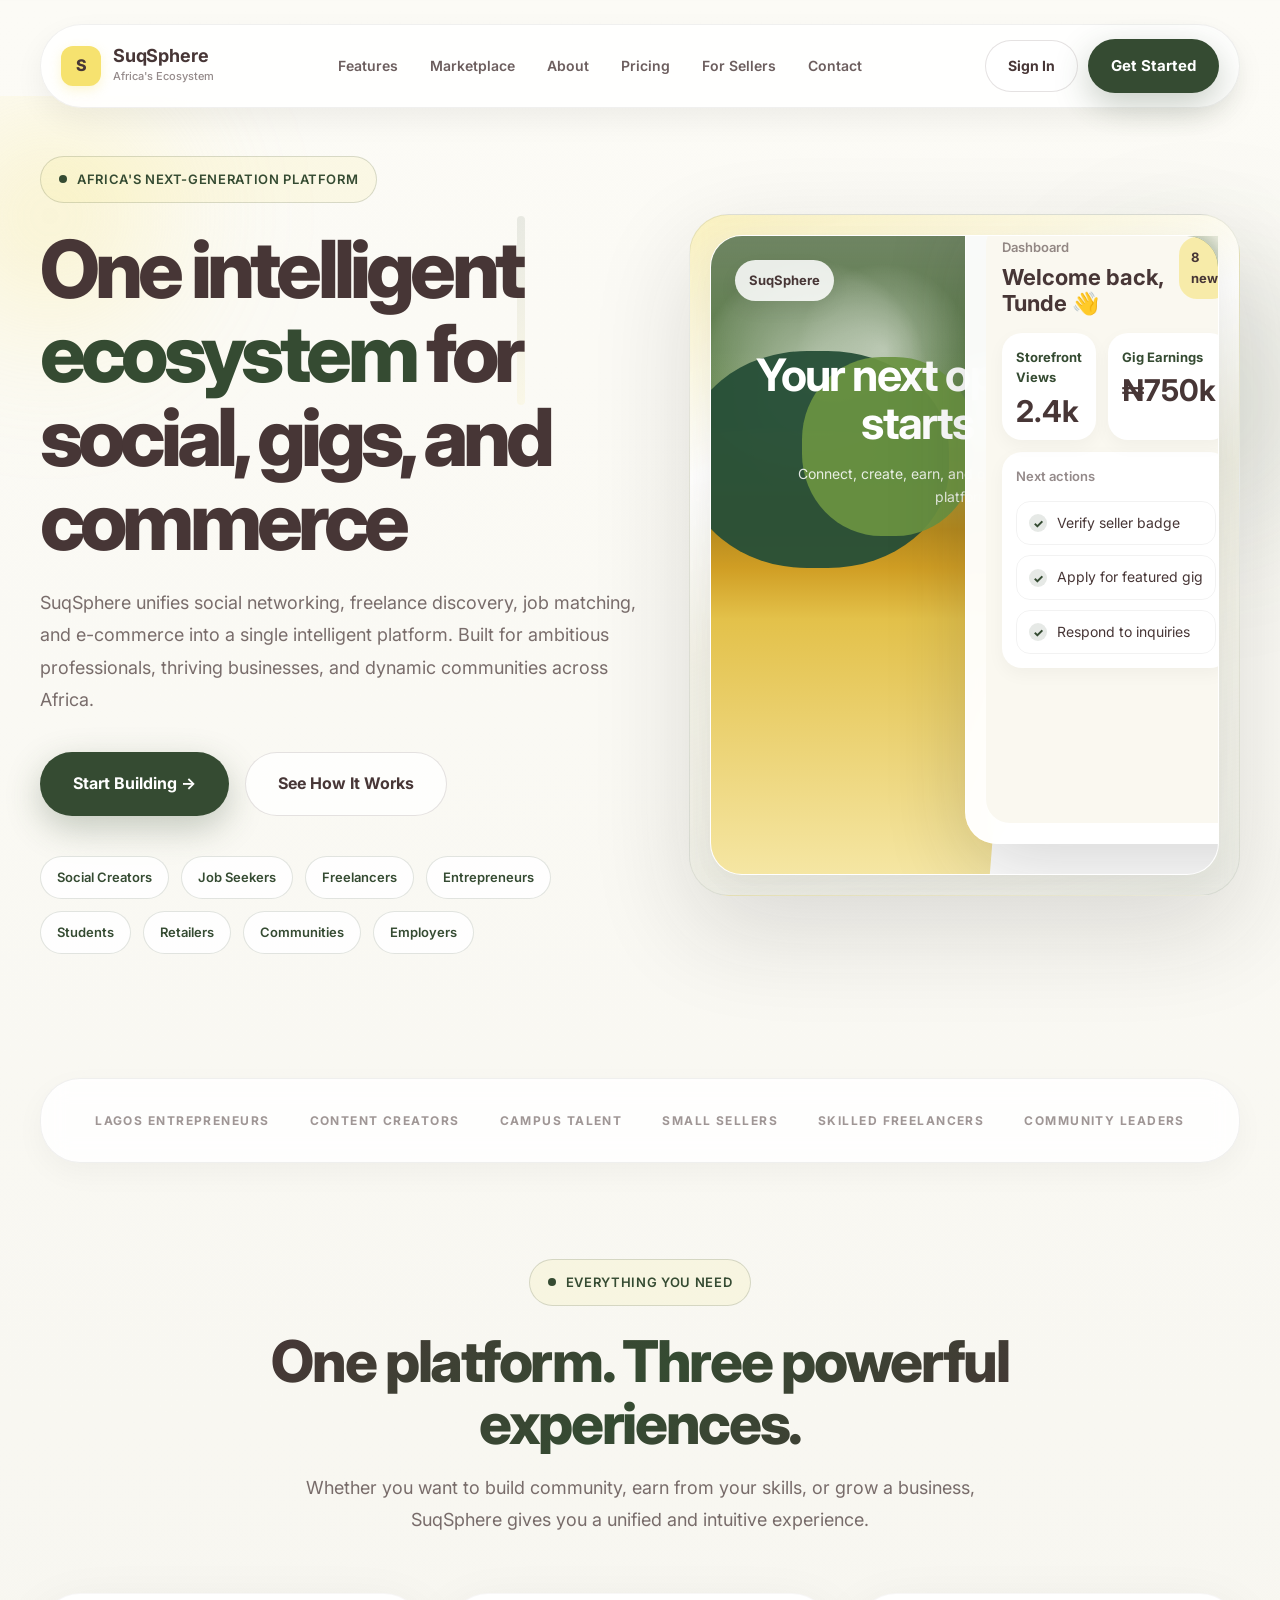
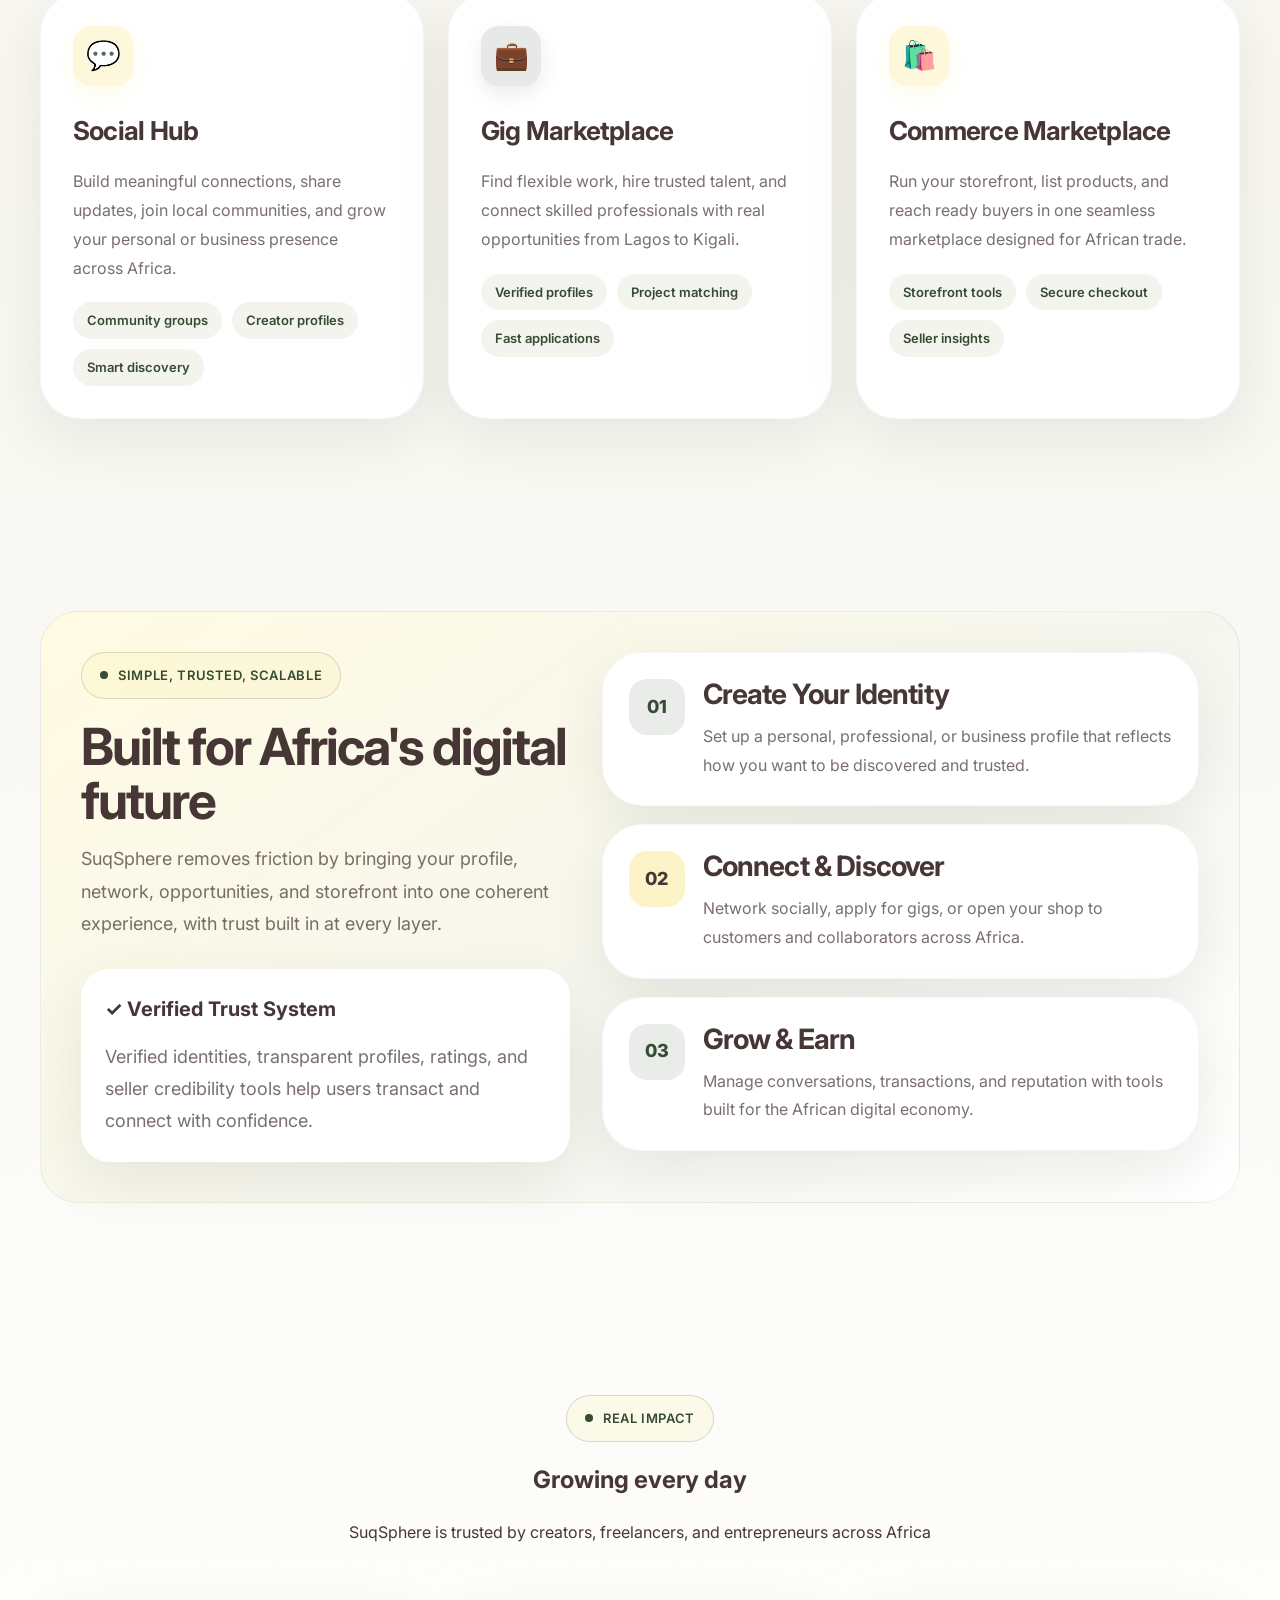
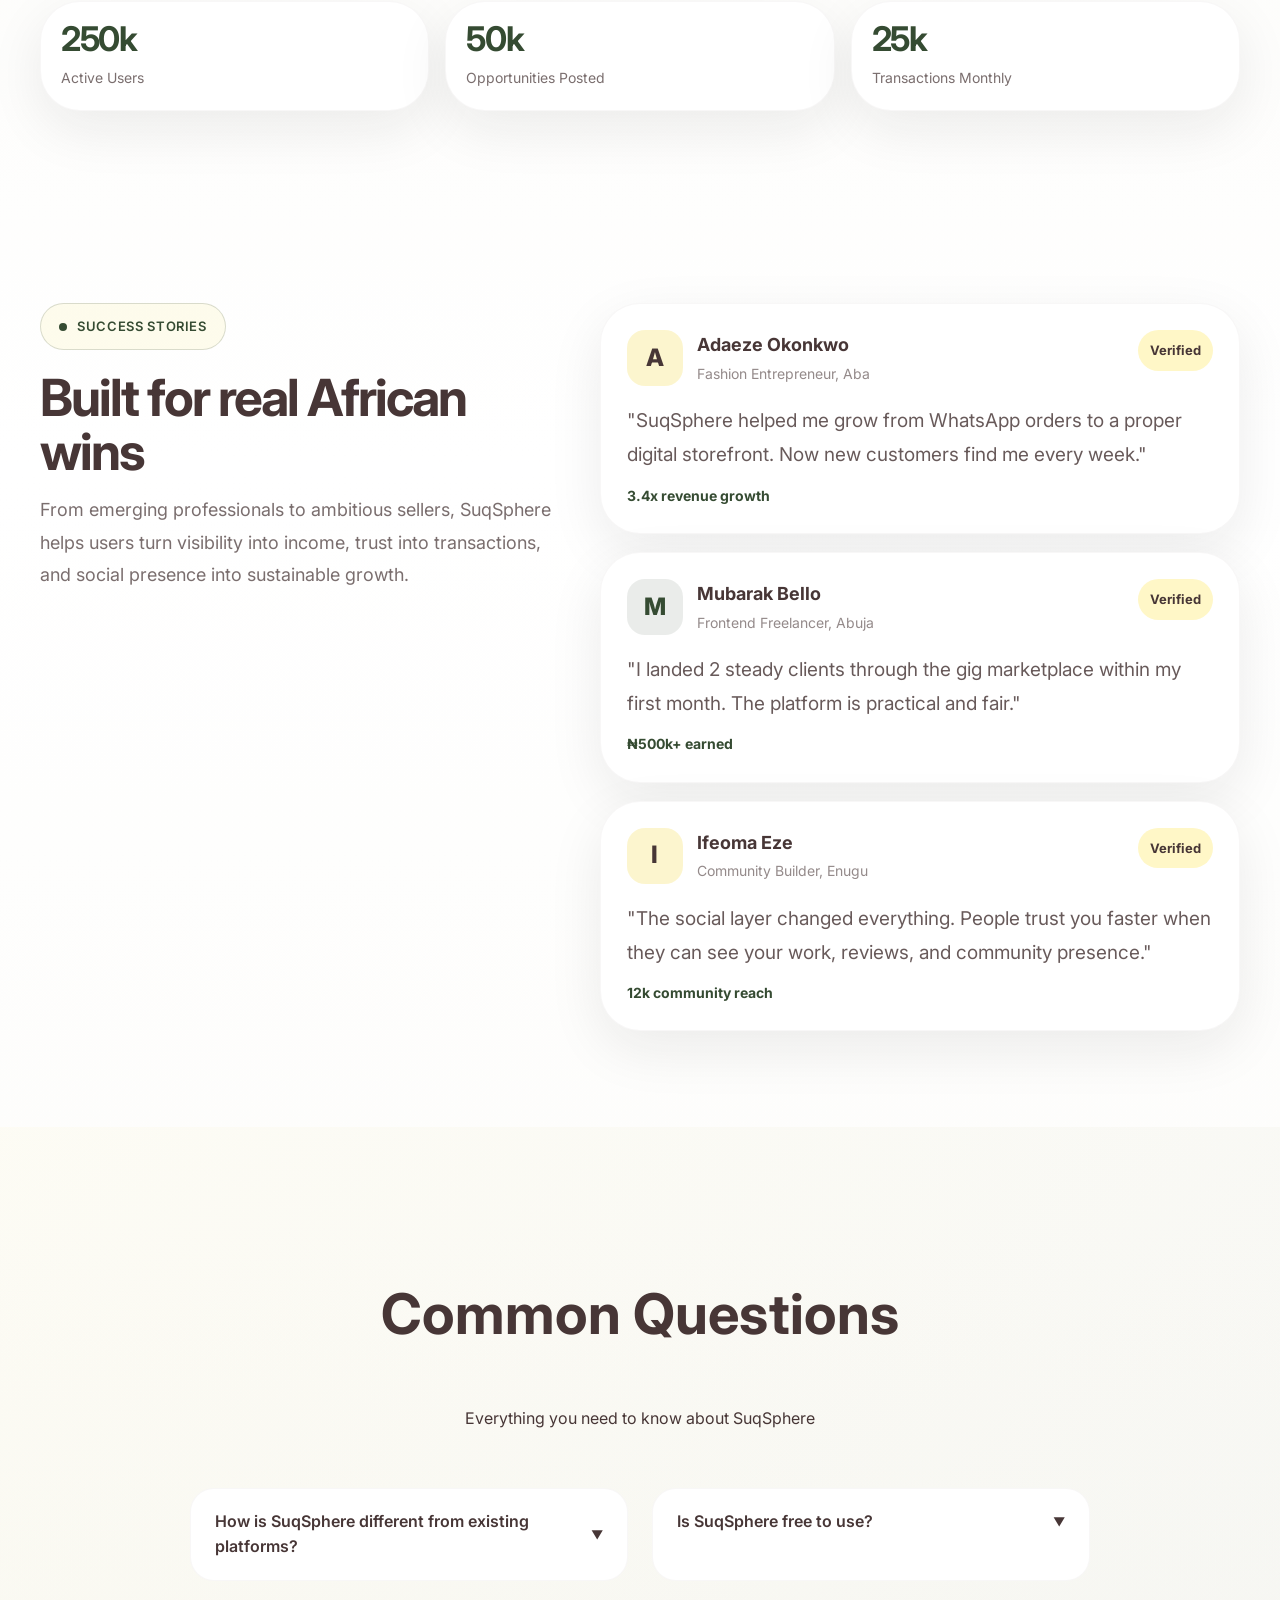
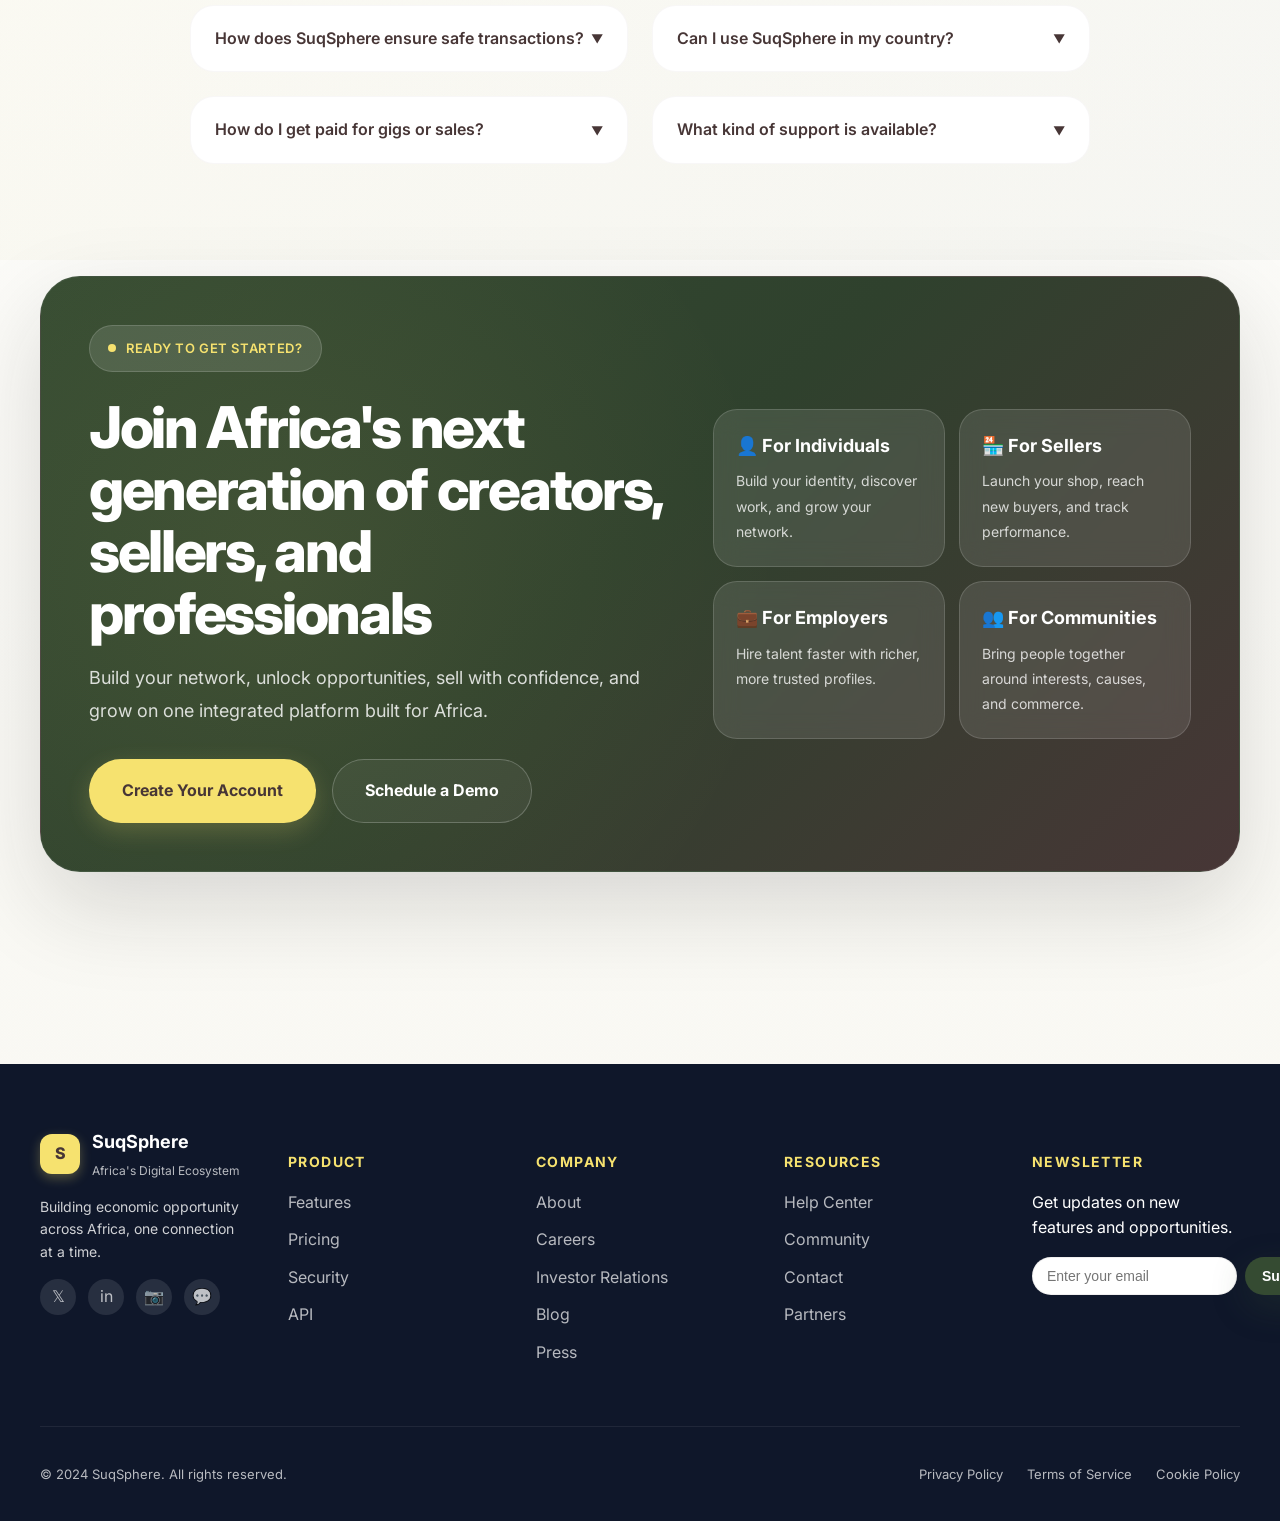
==== commit 7a3a2329: "Backup changes to GitHub" ====
--- a/index.html
+++ b/index.html
@@ -3,10 +3,11 @@
 <head>
   <meta charset="UTF-8" />
   <meta name="viewport" content="width=device-width, initial-scale=1.0" />
-  <title>SuqSphere — Social, Work & Commerce</title>
+  <meta name="description" content="SuqSphere - Africa's next-generation digital ecosystem for social, work, and commerce" />
+  <title>SuqSphere — Africa's Digital Ecosystem</title>
   <link rel="preconnect" href="https://fonts.googleapis.com" />
   <link rel="preconnect" href="https://fonts.gstatic.com" crossorigin />
-  <link href="https://fonts.googleapis.com/css2?family=Inter:wght@400;500;600;700;800&display=swap" rel="stylesheet" />
+  <link href="https://fonts.googleapis.com/css2?family=Inter:wght@300;400;500;600;700;800&display=swap" rel="stylesheet" />
   <link rel="stylesheet" href="styles.css" />
 </head>
 <body>
@@ -17,54 +18,53 @@
           <div class="brand-mark">S</div>
           <div>
             <div class="brand-title">SuqSphere</div>
-            <div class="brand-subtitle">Social • Work • Commerce</div>
+            <div class="brand-subtitle">Africa's Ecosystem</div>
           </div>
         </div>
 
         <div class="nav-links">
-          <a href="#features">Features</a>
-          <a href="#how-it-works">How it Works</a>
-          <a href="#stories">Stories</a>
-          <a href="#join">Join</a>
+          <a href="features.html">Features</a>
+          <a href="marketplace.html">Marketplace</a>
+          <a href="about.html">About</a>
+          <a href="pricing.html">Pricing</a>
+          <a href="vendor.html">For Sellers</a>
+          <a href="contact.html">Contact</a>
         </div>
 
         <div class="nav-actions">
-          <a class="btn btn-secondary btn-text" href="#">Sign in</a>
+          <a class="btn btn-secondary" href="#" style="font-size: 14px;">Sign In</a>
           <a class="btn btn-primary" href="#join">Get Started</a>
-          <button class="nav-toggle" id="navToggle" aria-label="Open menu">☰</button>
+          <button class="nav-toggle" id="navToggle" aria-label="Toggle menu">☰</button>
         </div>
       </nav>
     </div>
   </header>
 
+  <!-- Hero Section -->
   <section class="hero">
     <div class="container">
       <div class="hero-grid">
         <div class="hero-copy reveal">
-          <div class="label">Built for Nigeria’s digital economy</div>
+          <div class="label">Africa's Next-Generation Platform</div>
           <h1>
-            One ecosystem to <span class="accent">connect</span>,
-            <span class="accent">work</span>, and
-            <span class="accent">trade</span>.
+            One intelligent <span class="accent">ecosystem</span> for social, gigs, and commerce
           </h1>
           <p>
-            SuqSphere brings social networking, job discovery, freelancing, and
-            e-commerce into one modern platform for ambitious Nigerians,
-            growing businesses, and thriving local communities.
+            SuqSphere unifies social networking, freelance discovery, job matching, and e-commerce into a single intelligent platform. Built for ambitious professionals, thriving businesses, and dynamic communities across Africa.
           </p>
           <div class="hero-actions">
-            <a class="btn btn-primary" href="#join">Start Free →</a>
-            <a class="btn btn-secondary" href="#how-it-works">Explore how it works</a>
+            <a class="btn btn-primary btn-lg" href="#join">Start Building →</a>
+            <a class="btn btn-secondary btn-lg" href="#how-it-works">See How It Works</a>
           </div>
           <div class="tag-list">
-            <span class="tag">Creators</span>
-            <span class="tag">Job seekers</span>
-            <span class="tag">SMEs</span>
+            <span class="tag">Social Creators</span>
+            <span class="tag">Job Seekers</span>
+            <span class="tag">Freelancers</span>
+            <span class="tag">Entrepreneurs</span>
             <span class="tag">Students</span>
-            <span class="tag">Freelancers</span>
             <span class="tag">Retailers</span>
-            <span class="tag">Service providers</span>
             <span class="tag">Communities</span>
+            <span class="tag">Employers</span>
           </div>
         </div>
 
@@ -79,16 +79,13 @@
               <div class="hero-shape shape-d"></div>
 
               <div class="mockup-topbar">
-                <div class="pill">SuqSphere mobile</div>
-                <div class="pill green">Live ecosystem</div>
+                <div class="pill">SuqSphere</div>
+                <div class="pill green">Live</div>
               </div>
 
               <div class="mockup-message">
-                <h2>Connect with people, gigs, and products that move you forward.</h2>
-                <p>
-                  Designed for professionals, creators, traders, and everyday users
-                  building their next opportunity.
-                </p>
+                <h2>Your next opportunity starts here</h2>
+                <p>Connect, create, earn, and grow on Africa's unified platform.</p>
               </div>
 
               <div class="dashboard">
@@ -96,65 +93,65 @@
                   <div class="panel panel-light">
                     <div class="panel-head">
                       <div>
-                        <div class="eyebrow">Your activity</div>
-                        <h3>Welcome back, Tolu 👋</h3>
+                        <div class="eyebrow">Dashboard</div>
+                        <h3>Welcome back, Tunde 👋</h3>
                       </div>
-                      <span class="badge-chip">24 new leads</span>
+                      <span class="badge-chip">8 new</span>
                     </div>
 
                     <div class="stat-grid">
                       <div class="stat-card">
-                        <div class="stat-title">Store visits</div>
-                        <div class="stat-value">1,284</div>
+                        <div class="stat-title">Storefront Views</div>
+                        <div class="stat-value">2.4k</div>
                       </div>
                       <div class="stat-card">
-                        <div class="stat-title">Gig earnings</div>
-                        <div class="stat-value">₦480k</div>
+                        <div class="stat-title">Gig Earnings</div>
+                        <div class="stat-value">₦750k</div>
                       </div>
                     </div>
 
                     <div class="task-card mt-12">
-                      <div class="eyebrow">Suggested actions</div>
+                      <div class="eyebrow">Next actions</div>
                       <div class="task-list">
-                        <div class="task-item"><span class="check">✓</span><span>Complete your seller verification</span></div>
-                        <div class="task-item"><span class="check">✓</span><span>Apply to a featured design gig in Lagos</span></div>
-                        <div class="task-item"><span class="check">✓</span><span>Reply to 3 new community messages</span></div>
+                        <div class="task-item"><span class="check">✓</span><span>Verify seller badge</span></div>
+                        <div class="task-item"><span class="check">✓</span><span>Apply for featured gig</span></div>
+                        <div class="task-item"><span class="check">✓</span><span>Respond to inquiries</span></div>
                       </div>
                     </div>
                   </div>
 
                   <div class="side-stack">
                     <div class="panel panel-soft">
-                      <div class="eyebrow">People making moves today</div>
+                      <div class="eyebrow">Growth momentum</div>
                       <div class="avatar-list">
                         <div class="avatar-card">
                           <div class="avatar-icon">C</div>
                           <div>
-                            <div class="avatar-name">Chinonso</div>
-                            <div class="avatar-role">Vendor • Onitsha</div>
+                            <div class="avatar-name">Chioma</div>
+                            <div class="avatar-role">Seller • Lagos</div>
                           </div>
                         </div>
                         <div class="avatar-card">
                           <div class="avatar-icon">A</div>
                           <div>
-                            <div class="avatar-name">Aisha</div>
-                            <div class="avatar-role">Virtual assistant • Kano</div>
+                            <div class="avatar-name">Amir</div>
+                            <div class="avatar-role">Developer • Nairobi</div>
                           </div>
                         </div>
                         <div class="avatar-card">
-                          <div class="avatar-icon">D</div>
+                          <div class="avatar-icon">Z</div>
                           <div>
-                            <div class="avatar-name">David</div>
-                            <div class="avatar-role">Job seeker • Port Harcourt</div>
+                            <div class="avatar-name">Zainab</div>
+                            <div class="avatar-role">Creator • Accra</div>
                           </div>
                         </div>
                       </div>
                     </div>
 
                     <div class="panel panel-accent">
-                      <div class="eyebrow green-text">Opportunity pulse</div>
-                      <h3 class="panel-big-title">1 app. 3 growth paths. Endless local momentum.</h3>
-                      <div class="white-chip">96% satisfaction</div>
+                      <div class="eyebrow green-text">Opportunity</div>
+                      <h3 class="panel-big-title">1 app. 3 ways. Infinite possibilities.</h3>
+                      <div class="white-chip">98% satisfaction</div>
                     </div>
                   </div>
                 </div>
@@ -166,37 +163,37 @@
     </div>
   </section>
 
+  <!-- Trust & Social Proof -->
   <section class="brand-strip">
     <div class="container">
       <div class="brand-strip-card reveal">
-        <span>Lagos SMEs</span>
-        <span>Creators</span>
+        <span>Lagos Entrepreneurs</span>
+        <span>Content Creators</span>
         <span>Campus Talent</span>
-        <span>Local Sellers</span>
-        <span>Freelancers</span>
-        <span>Community Builders</span>
-      </div>
-    </div>
-  </section>
-
+        <span>Small Sellers</span>
+        <span>Skilled Freelancers</span>
+        <span>Community Leaders</span>
+      </div>
+    </div>
+  </section>
+
+  <!-- Features Section -->
   <section class="section" id="features">
     <div class="container">
       <div class="section-heading reveal">
-        <div class="label">Everything needed to participate and prosper</div>
-        <h2>One platform, three core experiences.</h2>
+        <div class="label">Everything You Need</div>
+        <h2>One platform. Three powerful experiences.</h2>
         <p>
-          Whether you want to build community, secure work, or grow a business,
-          SuqSphere gives you a unified and intuitive experience.
+          Whether you want to build community, earn from your skills, or grow a business, SuqSphere gives you a unified and intuitive experience.
         </p>
       </div>
 
       <div class="card-grid">
-        <article class="feature-card reveal">
+        <article class="feature-card reveal card-hover">
           <div class="feature-icon yellow">💬</div>
           <h3>Social Hub</h3>
           <p>
-            Build meaningful connections, share updates, join local communities,
-            and grow your personal or business presence across Nigeria.
+            Build meaningful connections, share updates, join local communities, and grow your personal or business presence across Africa.
           </p>
           <div class="feature-tags">
             <span>Community groups</span>
@@ -205,12 +202,11 @@
           </div>
         </article>
 
-        <article class="feature-card reveal">
+        <article class="feature-card reveal card-hover">
           <div class="feature-icon green">💼</div>
           <h3>Gig Marketplace</h3>
           <p>
-            Find flexible work, hire trusted talent, and connect skilled
-            professionals with real opportunities from Lagos to Kaduna.
+            Find flexible work, hire trusted talent, and connect skilled professionals with real opportunities from Lagos to Kigali.
           </p>
           <div class="feature-tags">
             <span>Verified profiles</span>
@@ -219,12 +215,11 @@
           </div>
         </article>
 
-        <article class="feature-card reveal">
+        <article class="feature-card reveal card-hover">
           <div class="feature-icon yellow">🛍️</div>
-          <h3>Buy &amp; Sell</h3>
+          <h3>Commerce Marketplace</h3>
           <p>
-            Run your storefront, list products, and reach ready buyers in one
-            seamless marketplace designed for everyday trade.
+            Run your storefront, list products, and reach ready buyers in one seamless marketplace designed for African trade.
           </p>
           <div class="feature-tags">
             <span>Storefront tools</span>
@@ -236,22 +231,21 @@
     </div>
   </section>
 
+  <!-- How It Works Section -->
   <section class="section" id="how-it-works">
     <div class="container">
       <div class="trust-shell reveal">
         <div class="trust-copy">
-          <div class="label">How it works</div>
-          <h2>Designed to be simple, trusted, and scalable.</h2>
+          <div class="label">Simple, Trusted, Scalable</div>
+          <h2>Built for Africa's digital future</h2>
           <p>
-            SuqSphere removes friction by bringing your profile, network,
-            opportunities, and storefront into one coherent experience.
+            SuqSphere removes friction by bringing your profile, network, opportunities, and storefront into one coherent experience, with trust built in at every layer.
           </p>
 
           <div class="trust-note">
-            <h4>Trusted participation, built in</h4>
+            <h4>✓ Verified Trust System</h4>
             <p>
-              Verified identities, transparent profiles, ratings, and seller
-              credibility tools help users transact and connect with confidence.
+              Verified identities, transparent profiles, ratings, and seller credibility tools help users transact and connect with confidence.
             </p>
           </div>
         </div>
@@ -260,10 +254,9 @@
           <article class="step-card reveal">
             <div class="step-number green">01</div>
             <div>
-              <h3>Create your identity</h3>
+              <h3>Create Your Identity</h3>
               <p>
-                Set up a personal, professional, or business profile that reflects
-                how you want to be discovered.
+                Set up a personal, professional, or business profile that reflects how you want to be discovered and trusted.
               </p>
             </div>
           </article>
@@ -271,10 +264,9 @@
           <article class="step-card reveal">
             <div class="step-number yellow">02</div>
             <div>
-              <h3>Connect with opportunity</h3>
+              <h3>Connect & Discover</h3>
               <p>
-                Network socially, apply for gigs, or open your shop to customers
-                and collaborators across the ecosystem.
+                Network socially, apply for gigs, or open your shop to customers and collaborators across Africa.
               </p>
             </div>
           </article>
@@ -282,10 +274,9 @@
           <article class="step-card reveal">
             <div class="step-number green">03</div>
             <div>
-              <h3>Grow in one place</h3>
+              <h3>Grow & Earn</h3>
               <p>
-                Manage conversations, transactions, and reputation with tools built
-                for the Nigerian digital economy.
+                Manage conversations, transactions, and reputation with tools built for the African digital economy.
               </p>
             </div>
           </article>
@@ -294,125 +285,174 @@
     </div>
   </section>
 
+  <!-- Live Metrics Section -->
+  <section class="section" id="metrics">
+    <div class="container">
+      <div class="metric-hero reveal">
+        <div class="label">Real Impact</div>
+        <h2>Growing every day</h2>
+        <p>SuqSphere is trusted by creators, freelancers, and entrepreneurs across Africa</p>
+      </div>
+
+      <div class="metric-grid" style="margin-top: 56px;">
+        <div class="metric-card reveal">
+          <strong class="animate-counter" data-value="250000">0</strong>
+          <span>Active Users</span>
+        </div>
+        <div class="metric-card reveal">
+          <strong class="animate-counter" data-value="50000">0</strong>
+          <span>Opportunities Posted</span>
+        </div>
+        <div class="metric-card reveal">
+          <strong class="animate-counter" data-value="25000">0</strong>
+          <span>Transactions Monthly</span>
+        </div>
+      </div>
+    </div>
+  </section>
+
+  <!-- Success Stories Section -->
   <section class="section" id="stories">
     <div class="container">
       <div class="stories-grid">
         <div class="stories-copy reveal">
-          <div class="label">Community &amp; momentum</div>
-          <h2>Built for real Nigerian success stories.</h2>
+          <div class="label">Success Stories</div>
+          <h2>Built for real African wins</h2>
           <p>
-            From emerging professionals to ambitious sellers, SuqSphere helps users
-            turn visibility into income, trust into transactions, and social
-            presence into long-term growth.
+            From emerging professionals to ambitious sellers, SuqSphere helps users turn visibility into income, trust into transactions, and social presence into sustainable growth.
           </p>
-
-          <div class="metric-grid">
-            <div class="metric-card reveal">
-              <strong>250k+</strong>
-              <span>profiles ready to connect</span>
-            </div>
-            <div class="metric-card reveal">
-              <strong>40k+</strong>
-              <span>active gigs and roles</span>
-            </div>
-            <div class="metric-card reveal">
-              <strong>18k+</strong>
-              <span>stores and sellers onboarded</span>
-            </div>
-          </div>
         </div>
 
         <div class="story-list">
-          <article class="story-card reveal">
+          <article class="story-card reveal card-hover">
             <div class="story-top">
               <div class="story-person">
                 <div class="story-avatar yellow">A</div>
                 <div>
                   <div class="story-name">Adaeze Okonkwo</div>
-                  <div class="story-role">Fashion seller, Aba</div>
+                  <div class="story-role">Fashion Entrepreneur, Aba</div>
                 </div>
               </div>
-              <div class="verified">Verified story</div>
+              <div class="verified">Verified</div>
             </div>
             <p class="story-quote">
-              “SuqSphere helped me grow from WhatsApp orders to a proper storefront.
-              Now new customers find me every week.”
+              "SuqSphere helped me grow from WhatsApp orders to a proper digital storefront. Now new customers find me every week."
             </p>
-            <div class="story-stat">3.4x more monthly orders</div>
+            <div class="story-stat">3.4x revenue growth</div>
           </article>
 
-          <article class="story-card reveal">
+          <article class="story-card reveal card-hover">
             <div class="story-top">
               <div class="story-person">
                 <div class="story-avatar green">M</div>
                 <div>
                   <div class="story-name">Mubarak Bello</div>
-                  <div class="story-role">Frontend freelancer, Abuja</div>
+                  <div class="story-role">Frontend Freelancer, Abuja</div>
                 </div>
               </div>
-              <div class="verified">Verified story</div>
+              <div class="verified">Verified</div>
             </div>
             <p class="story-quote">
-              “I started by networking, then landed two steady clients through the gig
-              marketplace. It feels local and practical.”
+              "I landed 2 steady clients through the gig marketplace within my first month. The platform is practical and fair."
             </p>
-            <div class="story-stat">8 paid projects in 2 months</div>
+            <div class="story-stat">₦500k+ earned</div>
           </article>
 
-          <article class="story-card reveal">
+          <article class="story-card reveal card-hover">
             <div class="story-top">
               <div class="story-person">
                 <div class="story-avatar yellow">I</div>
                 <div>
                   <div class="story-name">Ifeoma Eze</div>
-                  <div class="story-role">Community lead, Enugu</div>
+                  <div class="story-role">Community Builder, Enugu</div>
                 </div>
               </div>
-              <div class="verified">Verified story</div>
+              <div class="verified">Verified</div>
             </div>
             <p class="story-quote">
-              “The social layer makes a big difference. People trust you faster when
-              they can see your work, reviews, and community presence.”
+              "The social layer changed everything. People trust you faster when they can see your work, reviews, and community presence."
             </p>
-            <div class="story-stat">12k community impressions</div>
+            <div class="story-stat">12k community reach</div>
           </article>
         </div>
       </div>
     </div>
   </section>
 
+  <!-- FAQ Section -->
+  <section class="section faq-section">
+    <div class="container">
+      <div class="faq-header reveal">
+        <h2>Common Questions</h2>
+        <p>Everything you need to know about SuqSphere</p>
+      </div>
+
+      <div class="faq-grid">
+        <details class="faq-item reveal">
+          <summary>How is SuqSphere different from existing platforms?</summary>
+          <p>SuqSphere uniquely combines social networking, job discovery, freelancing, and e-commerce into one unified experience designed specifically for Africa's digital economy. Most platforms focus on just one vertical—we bring them all together.</p>
+        </details>
+
+        <details class="faq-item reveal">
+          <summary>Is SuqSphere free to use?</summary>
+          <p>Yes, creating a profile and connecting is completely free. We offer premium features and seller tools with flexible pricing options depending on your needs.</p>
+        </details>
+
+        <details class="faq-item reveal">
+          <summary>How does SuqSphere ensure safe transactions?</summary>
+          <p>We use verified identities, escrow payments, user ratings, dispute resolution, and seller credibility tools to create a trusted environment for all transactions.</p>
+        </details>
+
+        <details class="faq-item reveal">
+          <summary>Can I use SuqSphere in my country?</summary>
+          <p>SuqSphere is available across Africa with support for major local currencies and payment methods. Check our website for country-specific features.</p>
+        </details>
+
+        <details class="faq-item reveal">
+          <summary>How do I get paid for gigs or sales?</summary>
+          <p>Payments are processed securely through our integrated payment system with local bank transfers, mobile money, and other local methods depending on your country.</p>
+        </details>
+
+        <details class="faq-item reveal">
+          <summary>What kind of support is available?</summary>
+          <p>We offer 24/7 customer support through chat, email, and WhatsApp, plus comprehensive help documentation and creator resources.</p>
+        </details>
+      </div>
+    </div>
+  </section>
+
+  <!-- Final CTA Section -->
   <section class="section join-section" id="join">
     <div class="container">
       <div class="cta-shell reveal">
         <div class="cta-grid">
           <div>
-            <div class="label">Ready to join?</div>
-            <h2>Join the platform where social energy meets economic opportunity.</h2>
+            <div class="label">Ready to Get Started?</div>
+            <h2>Join Africa's next generation of creators, sellers, and professionals</h2>
             <p>
-              Start building your network, earning from your skills, and selling with
-              confidence on one integrated platform.
+              Build your network, unlock opportunities, sell with confidence, and grow on one integrated platform built for Africa.
             </p>
             <div class="cta-actions">
-              <a class="btn btn-yellow" href="#">Create your account</a>
-              <a class="btn btn-outline-light" href="#">Book a demo for your business</a>
+              <a class="btn btn-yellow btn-lg" href="#">Create Your Account</a>
+              <a class="btn btn-outline-light btn-lg" href="#">Schedule a Demo</a>
             </div>
           </div>
 
           <div class="cta-box-grid">
             <div class="cta-box">
-              <h4>For individuals</h4>
+              <h4>👤 For Individuals</h4>
               <p>Build your identity, discover work, and grow your network.</p>
             </div>
             <div class="cta-box">
-              <h4>For sellers</h4>
+              <h4>🏪 For Sellers</h4>
               <p>Launch your shop, reach new buyers, and track performance.</p>
             </div>
             <div class="cta-box">
-              <h4>For employers</h4>
+              <h4>💼 For Employers</h4>
               <p>Hire talent faster with richer, more trusted profiles.</p>
             </div>
             <div class="cta-box">
-              <h4>For communities</h4>
+              <h4>👥 For Communities</h4>
               <p>Bring people together around interests, causes, and commerce.</p>
             </div>
           </div>
@@ -420,6 +460,150 @@
       </div>
     </div>
   </section>
+
+  <!-- Footer -->
+  <footer class="footer">
+    <div class="container">
+      <div class="footer-grid">
+        <div class="footer-col">
+          <div class="footer-brand">
+            <div class="brand-mark">S</div>
+            <div>
+              <h4>SuqSphere</h4>
+              <p>Africa's Digital Ecosystem</p>
+            </div>
+          </div>
+          <p class="footer-desc">Building economic opportunity across Africa, one connection at a time.</p>
+          <div class="social-links">
+            <a href="#" aria-label="Twitter">𝕏</a>
+            <a href="#" aria-label="LinkedIn">in</a>
+            <a href="#" aria-label="Instagram">📷</a>
+            <a href="#" aria-label="WhatsApp">💬</a>
+          </div>
+        </div>
+
+        <div class="footer-col">
+          <h5>Product</h5>
+          <ul>
+            <li><a href="#features">Features</a></li>
+            <li><a href="pricing.html">Pricing</a></li>
+            <li><a href="#">Security</a></li>
+            <li><a href="#">API</a></li>
+          </ul>
+        </div>
+
+        <div class="footer-col">
+          <h5>Company</h5>
+          <ul>
+            <li><a href="about.html">About</a></li>
+            <li><a href="careers.html">Careers</a></li>
+            <li><a href="investor.html">Investor Relations</a></li>
+            <li><a href="#">Blog</a></li>
+            <li><a href="#">Press</a></li>
+          </ul>
+        </div>
+
+        <div class="footer-col">
+          <h5>Resources</h5>
+          <ul>
+            <li><a href="#">Help Center</a></li>
+            <li><a href="#">Community</a></li>
+            <li><a href="#">Contact</a></li>
+            <li><a href="#">Partners</a></li>
+          </ul>
+        </div>
+
+        <div class="footer-col">
+          <h5>Newsletter</h5>
+          <p>Get updates on new features and opportunities.</p>
+          <form class="newsletter-form" style="display: flex; gap: 8px;">
+            <input type="email" placeholder="Enter your email" required style="flex: 1; padding: 10px 14px; border-radius: var(--radius-full); border: 1px solid var(--border); font-size: 14px;" />
+            <button type="submit" class="btn btn-primary" style="padding: 10px 16px; font-size: 14px;">Subscribe</button>
+          </form>
+        </div>
+      </div>
+
+      <div class="footer-bottom">
+        <p>&copy; 2024 SuqSphere. All rights reserved.</p>
+        <div class="footer-legal">
+          <a href="#">Privacy Policy</a>
+          <a href="#">Terms of Service</a>
+          <a href="#">Cookie Policy</a>
+        </div>
+      </div>
+    </div>
+  </footer>
+
+  <style>
+    /* FAQ Styles */
+    .faq-section { background: linear-gradient(135deg, rgba(246, 226, 111, 0.05) 0%, rgba(53, 75, 50, 0.03) 100%); }
+    
+    .faq-header { text-align: center; margin-bottom: 56px; }
+    .faq-header h2 { font-size: clamp(36px, 4.5vw, 56px); }
+
+    .faq-grid { display: grid; grid-template-columns: repeat(auto-fit, minmax(420px, 1fr)); gap: 24px; max-width: 900px; margin: 0 auto; }
+
+    .faq-item { background: var(--white); border: 1px solid var(--border-light); border-radius: var(--radius-lg); overflow: hidden; transition: all var(--transition-base); }
+
+    .faq-item:hover { border-color: rgba(53, 75, 50, 0.12); box-shadow: var(--shadow-md); }
+
+    .faq-item summary { padding: 20px 24px; cursor: pointer; font-weight: 600; font-size: 16px; display: flex; justify-content: space-between; align-items: center; color: var(--brown); user-select: none; }
+
+    .faq-item summary::after { content: '▼'; transition: transform var(--transition-base); font-size: 12px; }
+
+    .faq-item[open] summary::after { transform: rotateZ(180deg); }
+
+    .faq-item[open] summary { background: rgba(246, 226, 111, 0.1); color: var(--green); }
+
+    .faq-item p { padding: 0 24px 20px; color: var(--muted); line-height: 1.8; margin: 0; }
+
+    /* Metric Hero */
+    .metric-hero { text-align: center; margin-bottom: 32px; }
+
+    /* Footer Styles */
+    .footer { background: var(--slate-900); color: var(--white); padding: 64px 0 24px; margin-top: 96px; }
+
+    .footer-grid { display: grid; grid-template-columns: repeat(auto-fit, minmax(200px, 1fr)); gap: 40px; margin-bottom: 48px; }
+
+    .footer-col h5 { font-size: 14px; font-weight: 700; text-transform: uppercase; letter-spacing: 0.1em; margin-bottom: 16px; color: var(--yellow); }
+
+    .footer-col ul { list-style: none; padding: 0; margin: 0; }
+
+    .footer-col li { margin-bottom: 12px; }
+
+    .footer-col a { color: rgba(255, 255, 255, 0.7); text-decoration: none; transition: color var(--transition-base); }
+
+    .footer-col a:hover { color: var(--yellow); }
+
+    .footer-brand { display: flex; align-items: center; gap: 12px; margin-bottom: 16px; }
+
+    .footer-brand h4 { margin: 0; font-size: 18px; }
+
+    .footer-brand p { margin: 4px 0 0; font-size: 12px; opacity: 0.7; }
+
+    .footer-desc { font-size: 14px; opacity: 0.8; line-height: 1.6; margin-bottom: 16px; }
+
+    .social-links { display: flex; gap: 12px; }
+
+    .social-links a { width: 36px; height: 36px; border-radius: 50%; background: rgba(255, 255, 255, 0.1); display: flex; align-items: center; justify-content: center; transition: all var(--transition-base); }
+
+    .social-links a:hover { background: var(--yellow); color: var(--brown); }
+
+    .newsletter-form { display: flex; gap: 8px; margin-top: 12px; }
+
+    .footer-bottom { border-top: 1px solid rgba(255, 255, 255, 0.1); padding-top: 24px; display: flex; justify-content: space-between; align-items: center; flex-wrap: wrap; gap: 16px; font-size: 13px; opacity: 0.7; }
+
+    .footer-legal { display: flex; gap: 24px; }
+
+    /* Animate Counter */
+    .animate-counter { display: block; }
+
+    @media (max-width: 820px) {
+      .faq-grid { grid-template-columns: 1fr; }
+      .footer-bottom { flex-direction: column; text-align: center; }
+      .footer-legal { justify-content: center; }
+    }
+  </style>
 
   <script src="script.js"></script>
 </body>
--- a/styles.css
+++ b/styles.css
@@ -1,19 +1,74 @@
 :root {
+  /* Primary Colors */
   --yellow: #F6E26F;
   --brown: #473636;
   --green: #354B32;
   --cream: #FAF8F0;
   --mist: #F3F4EE;
   --white: #FFFFFF;
+  
+  /* Extended Palette - African Futuristic */
+  --slate-900: #0F172A;
+  --slate-800: #1E293B;
+  --slate-700: #334155;
+  --slate-600: #475569;
+  --slate-400: #94A3B8;
+  --slate-300: #CBD5E1;
+  --slate-200: #E2E8F0;
+  --slate-100: #F1F5F9;
+  
+  /* Semantic Colors */
+  --success: #10B981;
+  --warning: #F59E0B;
+  --error: #EF4444;
+  --info: #3B82F6;
+  
+  /* Text & Opacity */
   --muted: rgba(71, 54, 54, 0.72);
   --muted-2: rgba(71, 54, 54, 0.58);
+  --muted-3: rgba(71, 54, 54, 0.42);
   --border: rgba(71, 54, 54, 0.08);
+  --border-light: rgba(71, 54, 54, 0.04);
+  
+  /* Shadows - Premium Hierarchy */
+  --shadow-xs: 0 1px 2px rgba(0, 0, 0, 0.05);
+  --shadow-sm: 0 4px 6px rgba(0, 0, 0, 0.07);
+  --shadow-md: 0 10px 15px rgba(0, 0, 0, 0.1);
+  --shadow-lg: 0 18px 30px rgba(0, 0, 0, 0.12);
+  --shadow-xl: 0 25px 50px rgba(0, 0, 0, 0.15);
   --shadow-soft: 0 18px 55px rgba(30, 30, 30, 0.08);
   --shadow-hero: 0 30px 90px rgba(34, 34, 34, 0.12);
+  --shadow-glow: 0 0 40px rgba(246, 226, 111, 0.15);
+  
+  /* Border Radius */
+  --radius-xs: 8px;
+  --radius-sm: 12px;
+  --radius-md: 18px;
+  --radius-lg: 24px;
   --radius-xl: 30px;
-  --radius-lg: 24px;
-  --radius-md: 18px;
+  --radius-2xl: 40px;
+  --radius-full: 999px;
+  
+  /* Spacing */
   --container: 1200px;
+  --container-md: 900px;
+  --spacing-xs: 4px;
+  --spacing-sm: 8px;
+  --spacing-md: 16px;
+  --spacing-lg: 24px;
+  --spacing-xl: 32px;
+  --spacing-2xl: 48px;
+  --spacing-3xl: 64px;
+  
+  /* Transitions */
+  --transition-fast: 150ms cubic-bezier(0.4, 0, 0.2, 1);
+  --transition-base: 300ms cubic-bezier(0.4, 0, 0.2, 1);
+  --transition-slow: 500ms cubic-bezier(0.4, 0, 0.2, 1);
+  
+  /* Gradients */
+  --gradient-primary: linear-gradient(135deg, var(--green) 0%, #2F412D 100%);
+  --gradient-warm: linear-gradient(135deg, var(--yellow) 0%, #E8D948 100%);
+  --gradient-hero: linear-gradient(180deg, #FCFBF6 0%, #F7F6F0 28%, #FFFFFF 58%, #F8F7F1 100%);
 }
 
 * {
@@ -59,13 +114,16 @@
   display: inline-flex;
   align-items: center;
   gap: 10px;
-  padding: 10px 16px;
-  border-radius: 999px;
-  background: rgba(246, 226, 111, 0.18);
-  border: 1px solid rgba(53, 75, 50, 0.14);
+  padding: 12px 18px;
+  border-radius: var(--radius-full);
+  background: rgba(246, 226, 111, 0.12);
+  border: 1px solid rgba(53, 75, 50, 0.18);
   color: var(--green);
-  font-size: 14px;
+  font-size: 13px;
   font-weight: 600;
+  text-transform: uppercase;
+  letter-spacing: 0.05em;
+  transition: all var(--transition-base);
 }
 
 .label::before {
@@ -74,6 +132,17 @@
   height: 8px;
   border-radius: 50%;
   background: var(--green);
+  animation: pulse 2s infinite;
+}
+
+.label:hover {
+  background: rgba(246, 226, 111, 0.2);
+  border-color: rgba(53, 75, 50, 0.25);
+}
+
+@keyframes pulse {
+  0%, 100% { opacity: 1; }
+  50% { opacity: 0.5; }
 }
 
 .btn {
@@ -87,17 +156,22 @@
   font-size: 15px;
   font-weight: 700;
   cursor: pointer;
-  transition: transform 0.2s ease, box-shadow 0.2s ease, background 0.2s ease;
+  transition: transform var(--transition-base), box-shadow var(--transition-base), background var(--transition-base), border-color var(--transition-base);
 }
 
 .btn:hover {
-  transform: translateY(-1px);
+  transform: translateY(-2px);
 }
 
 .btn-primary {
   background: var(--green);
   color: var(--white);
   box-shadow: 0 12px 35px rgba(53, 75, 50, 0.28);
+  border: 1px solid transparent;
+}
+
+.btn-primary:hover {
+  box-shadow: 0 18px 50px rgba(53, 75, 50, 0.36);
 }
 
 .btn-secondary {
@@ -106,9 +180,20 @@
   border: 1px solid rgba(71, 54, 54, 0.14);
 }
 
+.btn-secondary:hover {
+  background: rgba(255, 255, 255, 0.88);
+  border-color: rgba(71, 54, 54, 0.2);
+}
+
 .btn-yellow {
   background: var(--yellow);
   color: var(--brown);
+  border: 1px solid transparent;
+  box-shadow: 0 8px 25px rgba(246, 226, 111, 0.2);
+}
+
+.btn-yellow:hover {
+  box-shadow: 0 12px 35px rgba(246, 226, 111, 0.25);
 }
 
 .btn-outline-light {
@@ -117,11 +202,17 @@
   color: #fff;
 }
 
+.btn-outline-light:hover {
+  background: rgba(255, 255, 255, 0.1);
+  border-color: rgba(255, 255, 255, 0.3);
+}
+
 .site-header {
   position: sticky;
-  top: 16px;
-  z-index: 100;
-  padding-top: 16px;
+  top: 12px;
+  z-index: 999;
+  padding-top: 12px;
+  animation: slide-in-down 0.6s ease;
 }
 
 .nav-shell {
@@ -129,60 +220,96 @@
   align-items: center;
   justify-content: space-between;
   gap: 20px;
-  padding: 14px 18px;
-  border-radius: 999px;
-  background: rgba(255, 255, 255, 0.76);
-  backdrop-filter: blur(12px);
-  border: 1px solid rgba(0, 0, 0, 0.05);
-  box-shadow: 0 10px 25px rgba(0, 0, 0, 0.04);
+  padding: 14px 20px;
+  border-radius: var(--radius-full);
+  background: rgba(255, 255, 255, 0.85);
+  backdrop-filter: blur(16px);
+  border: 1px solid rgba(0, 0, 0, 0.06);
+  box-shadow: 0 12px 30px rgba(0, 0, 0, 0.06);
+  transition: all var(--transition-base);
+}
+
+.nav-shell:hover {
+  box-shadow: 0 16px 40px rgba(0, 0, 0, 0.08);
 }
 
 .brand {
   display: flex;
   align-items: center;
   gap: 12px;
+  flex-shrink: 0;
 }
 
 .brand-mark {
-  width: 42px;
-  height: 42px;
-  border-radius: 16px;
+  width: 40px;
+  height: 40px;
+  border-radius: var(--radius-sm);
   background: var(--yellow);
   display: grid;
   place-items: center;
   font-weight: 800;
   color: var(--brown);
+  box-shadow: 0 4px 12px rgba(246, 226, 111, 0.3);
+  transition: transform var(--transition-base), box-shadow var(--transition-base);
+}
+
+.brand-mark:hover {
+  transform: scale(1.05);
+  box-shadow: 0 6px 16px rgba(246, 226, 111, 0.4);
 }
 
 .brand-title {
   font-size: 18px;
   font-weight: 700;
   line-height: 1;
+  letter-spacing: -0.01em;
 }
 
 .brand-subtitle {
-  font-size: 12px;
+  font-size: 11px;
   color: var(--muted-2);
-  margin-top: 4px;
+  margin-top: 3px;
+  font-weight: 500;
 }
 
 .nav-links {
   display: flex;
   align-items: center;
-  gap: 28px;
+  gap: 32px;
   font-size: 14px;
   font-weight: 600;
   color: rgba(71, 54, 54, 0.8);
 }
 
+.nav-links a {
+  position: relative;
+  transition: color var(--transition-base);
+}
+
+.nav-links a::after {
+  content: '';
+  position: absolute;
+  bottom: -4px;
+  left: 0;
+  width: 0;
+  height: 2px;
+  background: var(--green);
+  transition: width var(--transition-base);
+}
+
 .nav-links a:hover {
-  opacity: 0.7;
+  color: var(--green);
+}
+
+.nav-links a:hover::after {
+  width: 100%;
 }
 
 .nav-actions {
   display: flex;
   align-items: center;
   gap: 10px;
+  flex-shrink: 0;
 }
 
 .nav-toggle {
@@ -191,16 +318,22 @@
   height: 44px;
   border-radius: 50%;
   border: 1px solid rgba(71, 54, 54, 0.1);
-  background: #fff;
+  background: var(--white);
   cursor: pointer;
   font-size: 20px;
   color: var(--brown);
+  transition: all var(--transition-base);
+}
+
+.nav-toggle:hover {
+  background: var(--yellow);
+  border-color: var(--yellow);
 }
 
 .hero {
   position: relative;
   overflow: hidden;
-  padding: 40px 0 80px;
+  padding: 60px 0 100px;
 }
 
 .hero::before,
@@ -208,48 +341,64 @@
   content: "";
   position: absolute;
   border-radius: 50%;
-  filter: blur(50px);
-  opacity: 0.6;
-  background: radial-gradient(circle, rgba(246, 226, 111, 0.9) 0%, rgba(246, 226, 111, 0.35) 35%, rgba(246, 226, 111, 0) 72%);
+  filter: blur(60px);
+  opacity: 0.5;
   pointer-events: none;
+  animation: float-slow 6s ease-in-out infinite;
 }
 
 .hero::before {
-  width: 320px;
-  height: 320px;
-  left: -120px;
-  top: -40px;
+  width: 400px;
+  height: 400px;
+  left: -150px;
+  top: -80px;
+  background: radial-gradient(circle, rgba(246, 226, 111, 0.8) 0%, rgba(246, 226, 111, 0.2) 40%, rgba(246, 226, 111, 0) 70%);
+  animation-delay: 0s;
 }
 
 .hero::after {
-  width: 360px;
-  height: 360px;
-  right: -110px;
-  top: 100px;
+  width: 450px;
+  height: 450px;
+  right: -150px;
+  top: 80px;
+  background: radial-gradient(circle, rgba(53, 75, 50, 0.3) 0%, rgba(53, 75, 50, 0.05) 50%, rgba(53, 75, 50, 0) 70%);
+  animation-delay: 1s;
 }
 
 .hero-grid {
   display: grid;
   grid-template-columns: 1.05fr 0.95fr;
-  gap: 24px;
+  gap: 40px;
   align-items: center;
+  position: relative;
+  z-index: 1;
 }
 
 .hero-copy h1 {
-  margin: 22px 0 0;
+  margin: 24px 0 0;
   max-width: 760px;
-  font-size: clamp(46px, 6vw, 78px);
-  line-height: 0.98;
-  letter-spacing: -0.05em;
-  font-weight: 700;
+  font-size: clamp(48px, 6.5vw, 80px);
+  line-height: 1.05;
+  letter-spacing: -0.06em;
+  font-weight: 800;
 }
 
 .hero-copy h1 .accent {
   color: var(--green);
+  position: relative;
+}
+
+.hero-copy h1 .accent::before {
+  content: '';
+  position: absolute;
+  inset: -4px;
+  background: linear-gradient(135deg, rgba(53, 75, 50, 0.1), rgba(246, 226, 111, 0.1));
+  border-radius: 8px;
+  z-index: -1;
 }
 
 .hero-copy p {
-  margin: 22px 0 0;
+  margin: 24px 0 0;
   max-width: 640px;
   font-size: 18px;
   line-height: 1.8;
@@ -257,50 +406,64 @@
 }
 
 .hero-actions {
-  margin-top: 32px;
+  margin-top: 36px;
   display: flex;
   flex-wrap: wrap;
-  gap: 14px;
+  gap: 16px;
+  animation: slide-in-left 0.8s ease 0.2s both;
 }
 
 .tag-list {
-  margin-top: 34px;
+  margin-top: 40px;
   display: flex;
   flex-wrap: wrap;
   gap: 12px;
+  animation: slide-in-left 0.8s ease 0.4s both;
 }
 
 .tag {
   padding: 10px 16px;
-  border-radius: 999px;
-  border: 1px solid rgba(53, 75, 50, 0.12);
-  background: rgba(255, 255, 255, 0.8);
+  border-radius: var(--radius-full);
+  border: 1px solid rgba(53, 75, 50, 0.15);
+  background: rgba(255, 255, 255, 0.85);
   color: var(--green);
-  font-size: 14px;
+  font-size: 13px;
   font-weight: 600;
+  transition: all var(--transition-base);
+  cursor: pointer;
+}
+
+.tag:hover {
+  background: rgba(53, 75, 50, 0.08);
+  border-color: rgba(53, 75, 50, 0.25);
+  transform: translateY(-2px);
 }
 
 .hero-visual {
   position: relative;
+  animation: slide-in-right 0.8s ease;
 }
 
 .hero-card {
   position: relative;
   overflow: hidden;
-  border-radius: 36px;
-  border: 1px solid var(--border);
-  padding: 18px;
-  background: linear-gradient(160deg, rgba(246, 226, 111, 0.55) 0%, rgba(255, 255, 255, 0.78) 24%, rgba(234, 232, 215, 0.65) 42%, rgba(53, 75, 50, 0.10) 100%);
-  box-shadow: var(--shadow-hero);
+  border-radius: 40px;
+  border: 1px solid rgba(53, 75, 50, 0.1);
+  padding: 20px;
+  background: linear-gradient(160deg, rgba(246, 226, 111, 0.4) 0%, rgba(255, 255, 255, 0.85) 30%, rgba(234, 232, 215, 0.5) 50%, rgba(53, 75, 50, 0.08) 100%);
+  box-shadow: 0 35px 100px rgba(34, 34, 34, 0.14);
+  backdrop-filter: blur(8px);
+  animation: scale-in 0.8s ease 0.2s both;
 }
 
 .mockup {
   position: relative;
   height: 640px;
   overflow: hidden;
-  border-radius: 28px;
-  background: #fff;
-  border: 1px solid rgba(255, 255, 255, 0.5);
+  border-radius: 32px;
+  background: var(--white);
+  border: 1px solid rgba(255, 255, 255, 0.6);
+  box-shadow: 0 12px 40px rgba(0, 0, 0, 0.08);
 }
 
 .mockup-bg {
@@ -379,15 +542,16 @@
 .dashboard {
   position: absolute;
   left: 50%;
-  bottom: 28px;
+  bottom: 30px;
   transform: translateX(-50%);
   width: 88%;
-  border-radius: 30px;
-  background: rgba(255, 255, 255, 0.93);
-  border: 1px solid rgba(255, 255, 255, 0.7);
-  box-shadow: 0 20px 70px rgba(40, 40, 40, 0.16);
-  backdrop-filter: blur(12px);
-  padding: 18px;
+  border-radius: 32px;
+  background: rgba(255, 255, 255, 0.96);
+  border: 1px solid rgba(255, 255, 255, 0.8);
+  box-shadow: 0 24px 80px rgba(40, 40, 40, 0.18);
+  backdrop-filter: blur(16px);
+  padding: 20px;
+  animation: scale-in 0.8s ease 0.4s both;
 }
 
 .dashboard-grid {
@@ -559,41 +723,48 @@
 }
 
 .brand-strip {
-  padding: 18px 0 0;
+  padding: 24px 0 0;
 }
 
 .brand-strip-card {
   display: flex;
   justify-content: center;
   flex-wrap: wrap;
-  gap: 20px 34px;
-  padding: 28px 24px;
-  border-radius: 28px;
-  background: rgba(255, 255, 255, 0.8);
-  border: 1px solid rgba(0, 0, 0, 0.05);
-  box-shadow: 0 8px 25px rgba(0, 0, 0, 0.03);
+  gap: 20px 40px;
+  padding: 32px 28px;
+  border-radius: var(--radius-2xl);
+  background: rgba(255, 255, 255, 0.85);
+  border: 1px solid rgba(0, 0, 0, 0.06);
+  box-shadow: 0 10px 30px rgba(0, 0, 0, 0.04);
   text-transform: uppercase;
-  font-size: 13px;
+  font-size: 12px;
   font-weight: 700;
-  letter-spacing: 0.18em;
-  color: rgba(71, 54, 54, 0.46);
+  letter-spacing: 0.12em;
+  color: rgba(71, 54, 54, 0.52);
+  backdrop-filter: blur(12px);
 }
 
 .section-heading {
   max-width: 760px;
   margin: 0 auto;
   text-align: center;
+  animation: fade-in 0.8s ease;
 }
 
 .section-heading h2 {
-  margin: 20px 0 0;
-  font-size: clamp(34px, 4vw, 56px);
+  margin: 24px 0 0;
+  font-size: clamp(36px, 4.5vw, 60px);
   letter-spacing: -0.04em;
-  line-height: 1.05;
+  line-height: 1.08;
+  font-weight: 800;
+  background: linear-gradient(135deg, var(--brown) 0%, var(--green) 50%, var(--brown) 100%);
+  -webkit-background-clip: text;
+  -webkit-text-fill-color: transparent;
+  background-clip: text;
 }
 
 .section-heading p {
-  margin: 16px auto 0;
+  margin: 18px auto 0;
   max-width: 720px;
   font-size: 18px;
   line-height: 1.8;
@@ -612,42 +783,63 @@
 .story-card,
 .metric-card,
 .cta-box {
-  background: #fff;
-  border-radius: 30px;
+  background: var(--white);
+  border-radius: var(--radius-2xl);
   box-shadow: var(--shadow-soft);
+  border: 1px solid var(--border-light);
+  transition: all var(--transition-base);
+}
+
+.feature-card:hover,
+.story-card:hover {
+  transform: translateY(-8px);
+  box-shadow: 0 25px 60px rgba(34, 34, 34, 0.12);
+  border-color: rgba(53, 75, 50, 0.1);
 }
 
 .feature-card {
-  padding: 28px;
+  padding: 32px;
 }
 
 .feature-icon {
-  width: 56px;
-  height: 56px;
-  border-radius: 18px;
+  width: 60px;
+  height: 60px;
+  border-radius: var(--radius-md);
   display: grid;
   place-items: center;
-  font-size: 24px;
-  margin-bottom: 20px;
+  font-size: 28px;
+  margin-bottom: 24px;
+  transition: transform var(--transition-base), box-shadow var(--transition-base);
 }
 
 .feature-icon.yellow {
-  background: rgba(246, 226, 111, 0.35);
+  background: rgba(246, 226, 111, 0.25);
+  box-shadow: 0 8px 20px rgba(246, 226, 111, 0.15);
+}
+
+.feature-icon.yellow:hover {
+  transform: scale(1.08);
 }
 
 .feature-icon.green {
   background: rgba(53, 75, 50, 0.12);
   color: var(--green);
+  box-shadow: 0 8px 20px rgba(53, 75, 50, 0.1);
+}
+
+.feature-icon.green:hover {
+  transform: scale(1.08);
 }
 
 .feature-card h3 {
   margin: 0;
-  font-size: 28px;
+  font-size: 26px;
   letter-spacing: -0.03em;
+  font-weight: 700;
 }
 
 .feature-card p {
-  margin: 14px 0 0;
+  margin: 16px 0 0;
   color: var(--muted);
   font-size: 16px;
   line-height: 1.8;
@@ -657,17 +849,22 @@
   display: flex;
   flex-wrap: wrap;
   gap: 10px;
-  margin-top: 18px;
+  margin-top: 20px;
 }
 
 .feature-tags span {
   display: inline-block;
-  padding: 9px 12px;
-  border-radius: 999px;
+  padding: 8px 14px;
+  border-radius: var(--radius-full);
   background: var(--mist);
   color: var(--green);
-  font-size: 14px;
+  font-size: 13px;
   font-weight: 600;
+  transition: all var(--transition-base);
+}
+
+.feature-tags span:hover {
+  background: rgba(53, 75, 50, 0.1);
 }
 
 .trust-shell {
@@ -870,22 +1067,34 @@
 .cta-shell {
   overflow: hidden;
   border-radius: 40px;
-  padding: 44px;
+  padding: 48px;
   background: linear-gradient(135deg, #354B32 0%, #2F412D 48%, #473636 100%);
-  box-shadow: 0 30px 80px rgba(30, 30, 30, 0.10);
+  box-shadow: 0 35px 90px rgba(30, 30, 30, 0.15);
+  border: 1px solid rgba(255, 255, 255, 0.08);
+  position: relative;
+}
+
+.cta-shell::before {
+  content: '';
+  position: absolute;
+  inset: 0;
+  background: radial-gradient(circle at 20% 50%, rgba(246, 226, 111, 0.08), transparent 50%);
+  pointer-events: none;
 }
 
 .cta-grid {
   display: grid;
   grid-template-columns: 1.1fr 0.9fr;
-  gap: 30px;
+  gap: 40px;
   align-items: center;
+  position: relative;
+  z-index: 1;
 }
 
 .cta-shell .label {
   background: rgba(255, 255, 255, 0.12);
-  color: #fff;
-  border-color: rgba(255, 255, 255, 0.14);
+  color: var(--yellow);
+  border-color: rgba(255, 255, 255, 0.15);
 }
 
 .cta-shell .label::before {
@@ -893,27 +1102,28 @@
 }
 
 .cta-shell h2 {
-  margin: 20px 0 0;
-  color: #fff;
-  font-size: clamp(34px, 4vw, 56px);
+  margin: 24px 0 0;
+  color: var(--white);
+  font-size: clamp(36px, 4.5vw, 60px);
   line-height: 1.08;
   letter-spacing: -0.04em;
   max-width: 760px;
+  font-weight: 800;
 }
 
 .cta-shell p {
-  margin: 16px 0 0;
+  margin: 18px 0 0;
   max-width: 620px;
-  color: rgba(255, 255, 255, 0.78);
+  color: rgba(255, 255, 255, 0.82);
   font-size: 18px;
   line-height: 1.8;
 }
 
 .cta-actions {
-  margin-top: 28px;
+  margin-top: 32px;
   display: flex;
   flex-wrap: wrap;
-  gap: 14px;
+  gap: 16px;
 }
 
 .cta-box-grid {
@@ -923,24 +1133,34 @@
 }
 
 .cta-box {
-  padding: 20px;
-  background: rgba(255, 255, 255, 0.08);
-  border: 1px solid rgba(255, 255, 255, 0.12);
-  backdrop-filter: blur(8px);
-  color: #fff;
+  padding: 22px;
+  background: rgba(255, 255, 255, 0.1);
+  border: 1px solid rgba(255, 255, 255, 0.15);
+  backdrop-filter: blur(12px);
+  color: var(--white);
   box-shadow: none;
+  border-radius: var(--radius-lg);
+  transition: all var(--transition-base);
+}
+
+.cta-box:hover {
+  background: rgba(255, 255, 255, 0.15);
+  border-color: rgba(255, 255, 255, 0.25);
+  transform: translateY(-4px);
+  box-shadow: 0 12px 30px rgba(0, 0, 0, 0.2);
 }
 
 .cta-box h4 {
   margin: 0;
   font-size: 18px;
+  font-weight: 700;
 }
 
 .cta-box p {
   margin: 8px 0 0;
   font-size: 14px;
   line-height: 1.8;
-  color: rgba(255, 255, 255, 0.74);
+  color: rgba(255, 255, 255, 0.78);
 }
 
 .reveal {
@@ -953,6 +1173,214 @@
   opacity: 1;
   transform: translateY(0);
 }
+
+/* Glassmorphism Component */
+.glass {
+  background: rgba(255, 255, 255, 0.7);
+  backdrop-filter: blur(16px);
+  -webkit-backdrop-filter: blur(16px);
+  border: 1px solid rgba(255, 255, 255, 0.3);
+}
+
+.glass-dark {
+  background: rgba(15, 23, 42, 0.7);
+  backdrop-filter: blur(16px);
+  -webkit-backdrop-filter: blur(16px);
+  border: 1px solid rgba(255, 255, 255, 0.1);
+}
+
+/* Enhanced Animations */
+@keyframes float {
+  0%, 100% { transform: translateY(0px); }
+  50% { transform: translateY(-12px); }
+}
+
+@keyframes float-slow {
+  0%, 100% { transform: translateY(0px) rotate(0deg); }
+  50% { transform: translateY(-16px) rotate(2deg); }
+}
+
+@keyframes pulse-glow {
+  0%, 100% { box-shadow: 0 0 20px rgba(246, 226, 111, 0.3); }
+  50% { box-shadow: 0 0 40px rgba(246, 226, 111, 0.5); }
+}
+
+@keyframes slide-in-left {
+  from { opacity: 0; transform: translateX(-30px); }
+  to { opacity: 1; transform: translateX(0); }
+}
+
+@keyframes slide-in-right {
+  from { opacity: 0; transform: translateX(30px); }
+  to { opacity: 1; transform: translateX(0); }
+}
+
+@keyframes slide-in-down {
+  from { opacity: 0; transform: translateY(-10px); }
+  to { opacity: 1; transform: translateY(0); }
+}
+
+@keyframes fade-in {
+  from { opacity: 0; }
+  to { opacity: 1; }
+}
+
+@keyframes scale-in {
+  from { opacity: 0; transform: scale(0.95); }
+  to { opacity: 1; transform: scale(1); }
+}
+
+@keyframes count-up {
+  from { opacity: 0; transform: translateY(10px); }
+  to { opacity: 1; transform: translateY(0); }
+}
+
+/* Floating Animation */
+.float {
+  animation: float 3s ease-in-out infinite;
+}
+
+.float-slow {
+  animation: float 4s ease-in-out infinite;
+}
+
+/* Glow Animation */
+.glow {
+  animation: pulse-glow 2s ease-in-out infinite;
+}
+
+/* Premium Button Styles */
+.btn:active {
+  transform: translateY(1px);
+}
+
+.btn-primary:hover {
+  box-shadow: 0 18px 50px rgba(53, 75, 50, 0.36);
+}
+
+.btn-secondary:hover {
+  background: rgba(255, 255, 255, 0.86);
+  border-color: rgba(71, 54, 54, 0.2);
+}
+
+.btn-yellow:hover {
+  box-shadow: 0 12px 35px rgba(246, 226, 111, 0.25);
+  transform: translateY(-2px);
+}
+
+.btn-lg {
+  padding: 18px 32px;
+  font-size: 16px;
+  font-weight: 700;
+}
+
+.btn-sm {
+  padding: 10px 16px;
+  font-size: 13px;
+}
+
+/* Badge & Label Enhancements */
+.badge {
+  display: inline-block;
+  padding: 6px 12px;
+  border-radius: var(--radius-full);
+  font-size: 12px;
+  font-weight: 600;
+  background: rgba(246, 226, 111, 0.15);
+  color: var(--brown);
+}
+
+.badge-success {
+  background: rgba(16, 185, 129, 0.1);
+  color: var(--success);
+}
+
+.badge-warning {
+  background: rgba(245, 158, 11, 0.1);
+  color: var(--warning);
+}
+
+/* Card Hover Effects */
+.card-hover {
+  transition: transform var(--transition-base), box-shadow var(--transition-base), border-color var(--transition-base);
+}
+
+.card-hover:hover {
+  transform: translateY(-4px);
+  box-shadow: var(--shadow-lg);
+  border-color: rgba(71, 54, 54, 0.12);
+}
+
+/* Text Utilities */
+.text-gradient {
+  background: linear-gradient(135deg, var(--green), var(--yellow));
+  -webkit-background-clip: text;
+  -webkit-text-fill-color: transparent;
+  background-clip: text;
+}
+
+.text-muted { color: var(--muted); }
+.text-muted-2 { color: var(--muted-2); }
+.text-success { color: var(--success); }
+.text-warning { color: var(--warning); }
+.text-error { color: var(--error); }
+
+/* Typography Scale */
+.text-xs { font-size: 12px; line-height: 1.5; }
+.text-sm { font-size: 14px; line-height: 1.6; }
+.text-base { font-size: 16px; line-height: 1.6; }
+.text-lg { font-size: 18px; line-height: 1.7; }
+.text-xl { font-size: 20px; line-height: 1.8; }
+
+.font-normal { font-weight: 400; }
+.font-medium { font-weight: 500; }
+.font-semibold { font-weight: 600; }
+.font-bold { font-weight: 700; }
+.font-extrabold { font-weight: 800; }
+
+/* Layout Utilities */
+.flex-center {
+  display: flex;
+  align-items: center;
+  justify-content: center;
+}
+
+.flex-between {
+  display: flex;
+  align-items: center;
+  justify-content: space-between;
+}
+
+.grid-2 { display: grid; grid-template-columns: repeat(2, 1fr); gap: var(--spacing-lg); }
+.grid-3 { display: grid; grid-template-columns: repeat(3, 1fr); gap: var(--spacing-lg); }
+.grid-4 { display: grid; grid-template-columns: repeat(4, 1fr); gap: var(--spacing-lg); }
+
+/* Spacing Utilities */
+.mt-0 { margin-top: 0; }
+.mt-2 { margin-top: var(--spacing-sm); }
+.mt-4 { margin-top: var(--spacing-md); }
+.mt-6 { margin-top: var(--spacing-lg); }
+.mt-8 { margin-top: var(--spacing-xl); }
+
+.mb-0 { margin-bottom: 0; }
+.mb-2 { margin-bottom: var(--spacing-sm); }
+.mb-4 { margin-bottom: var(--spacing-md); }
+.mb-6 { margin-bottom: var(--spacing-lg); }
+.mb-8 { margin-bottom: var(--spacing-xl); }
+
+.gap-2 { gap: var(--spacing-sm); }
+.gap-4 { gap: var(--spacing-md); }
+.gap-6 { gap: var(--spacing-lg); }
+
+/* Divider */
+.divider {
+  height: 1px;
+  background: var(--border);
+  margin: var(--spacing-lg) 0;
+}
+
+/* Scroll Behavior */
+.scroll-smooth { scroll-behavior: smooth; }
 
 @media (max-width: 1100px) {
   .hero-grid,
@@ -1027,6 +1455,7 @@
     align-items: stretch;
   }
 
+
   .btn {
     width: 100%;
   }
@@ -1085,3 +1514,15 @@
     padding: 24px;
   }
 }
+.logo-brand {
+  display: flex;
+  align-items: center;
+  text-decoration: none;
+}
+
+.site-logo {
+  width: 60px;
+  height: auto;
+  display: block;
+  object-fit: contain;
+}
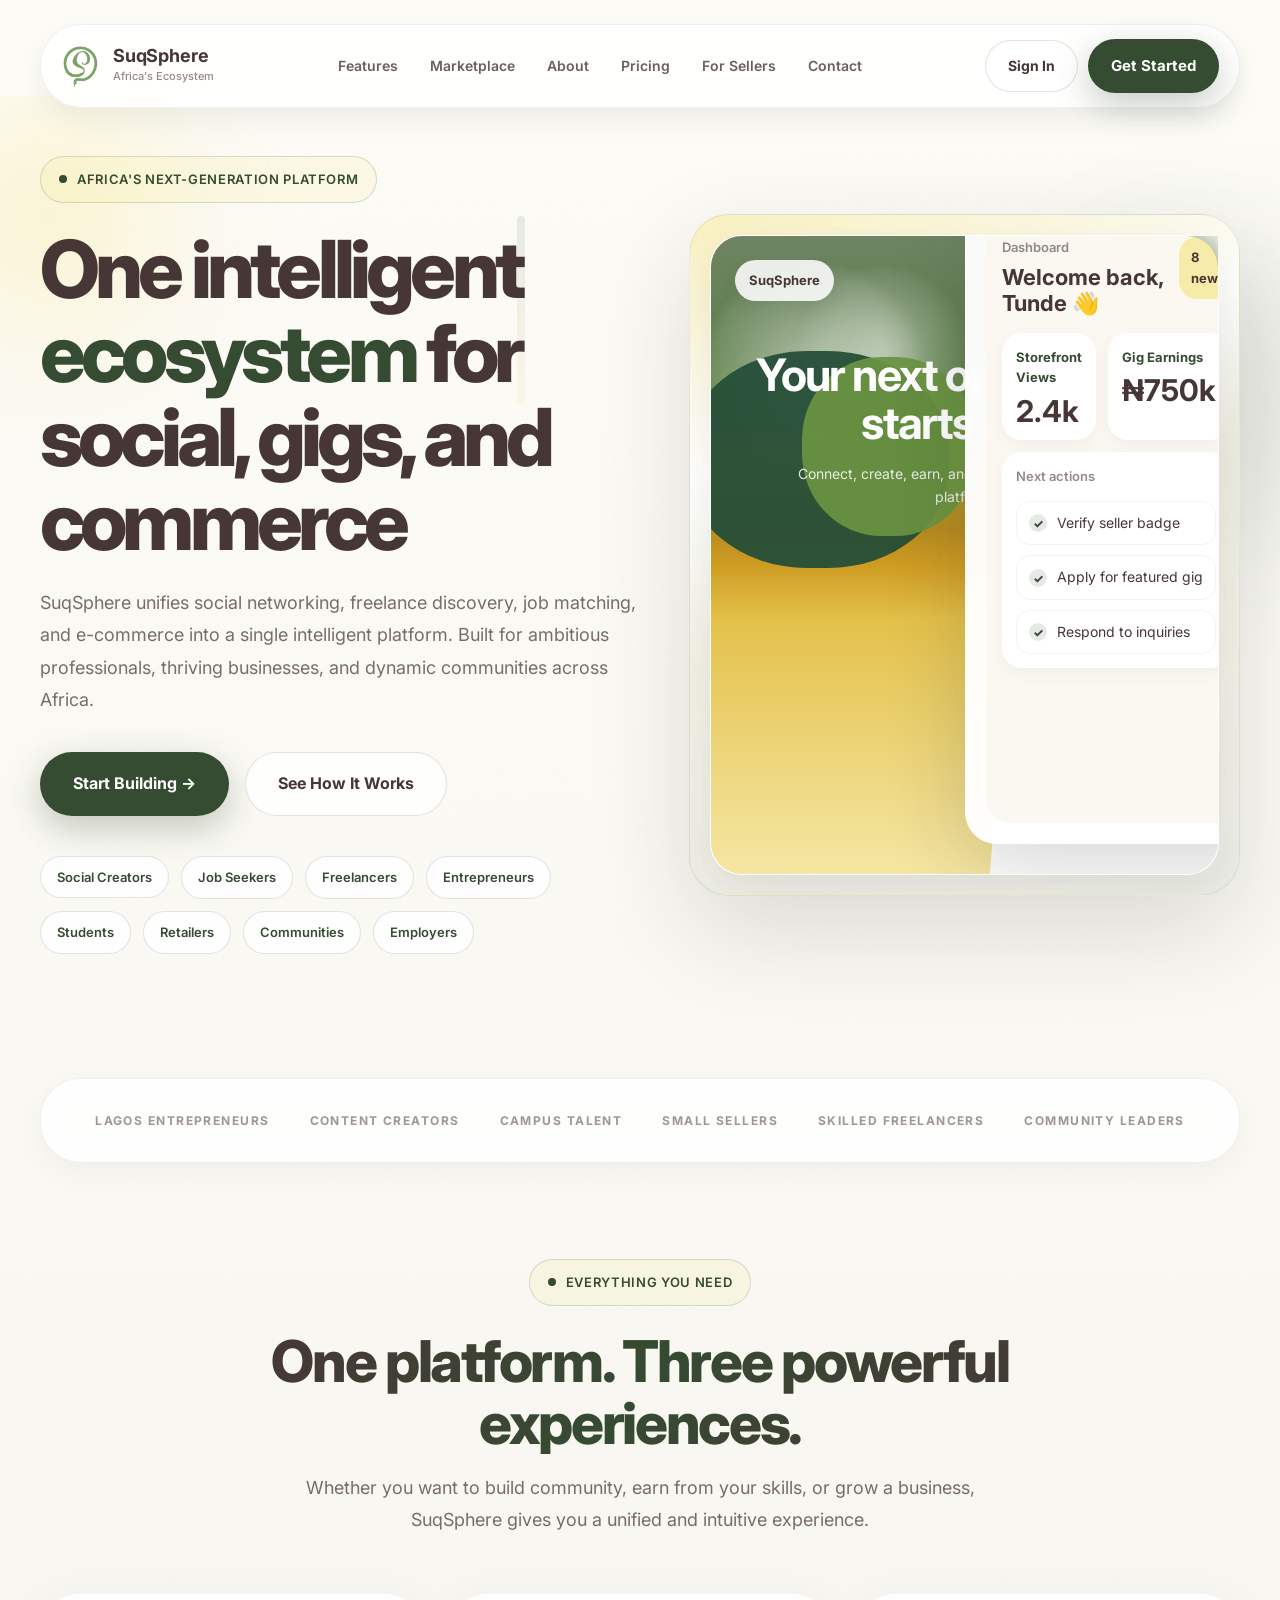
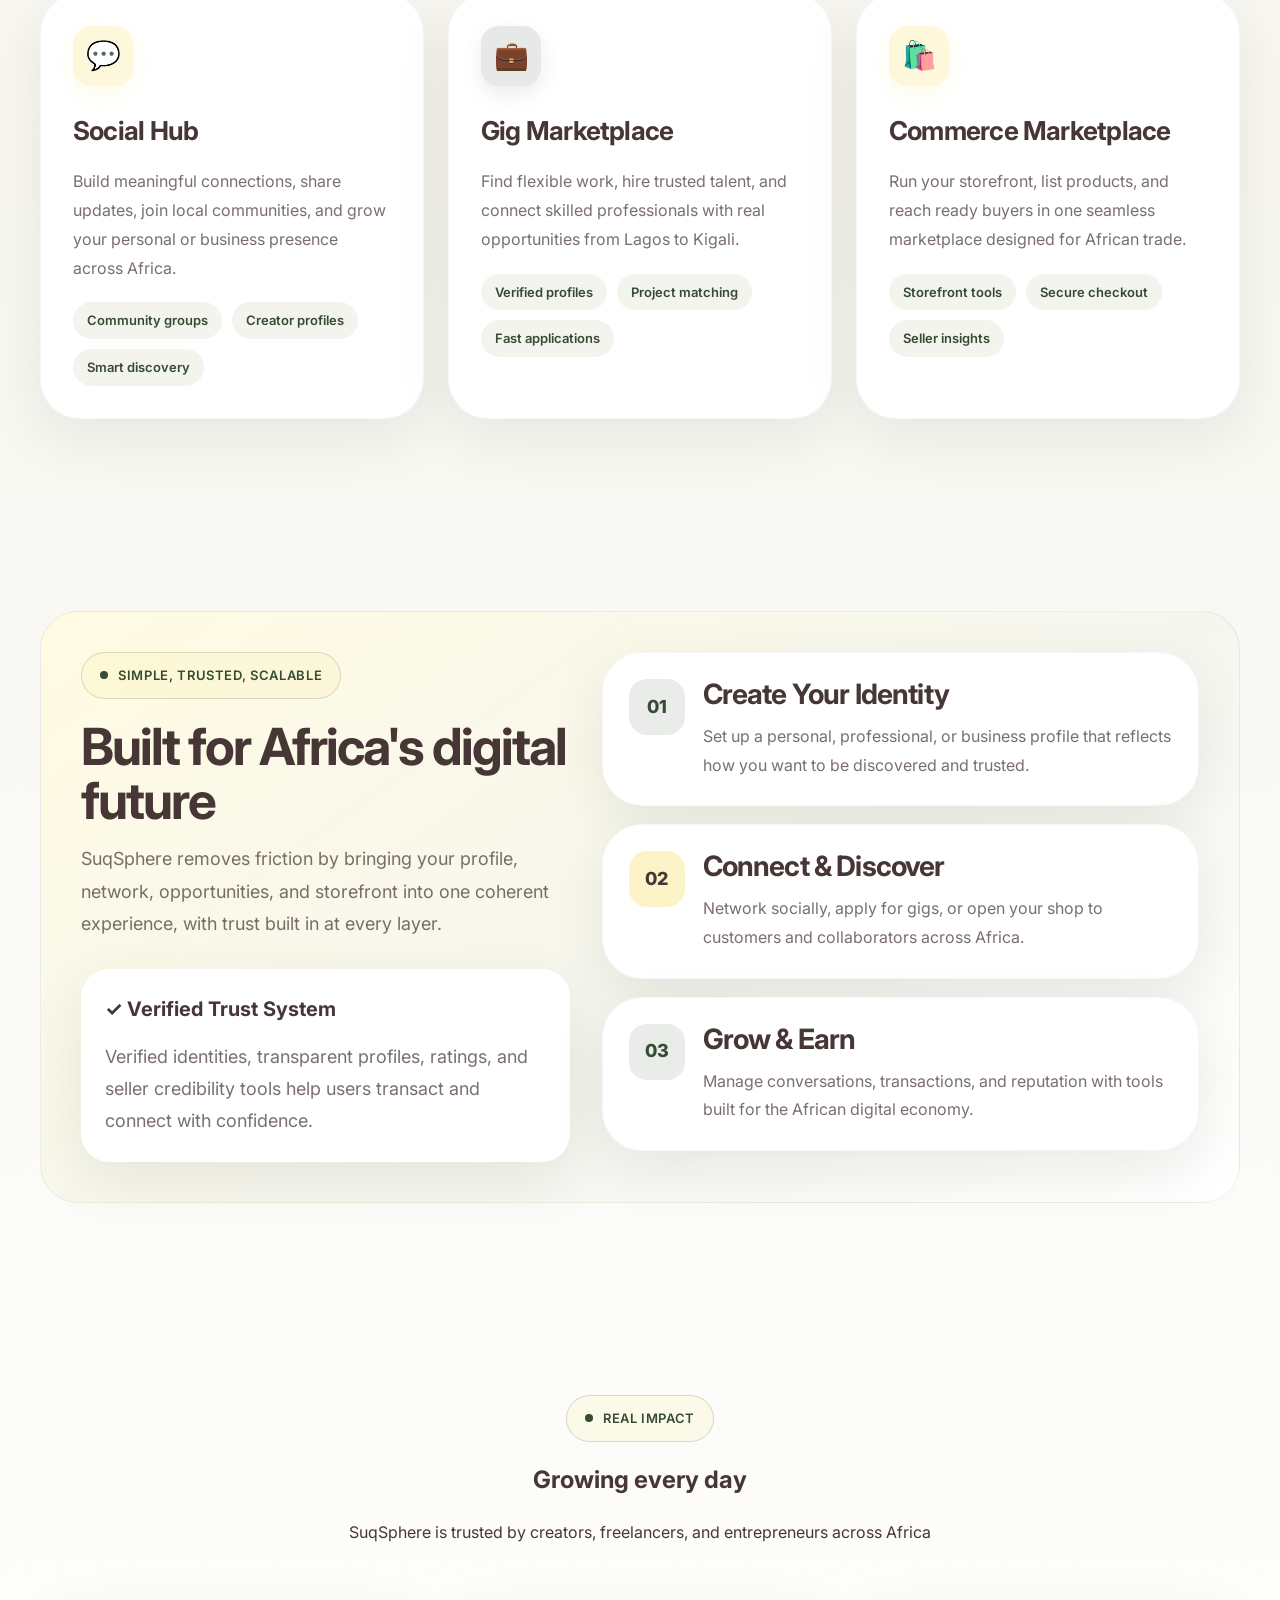
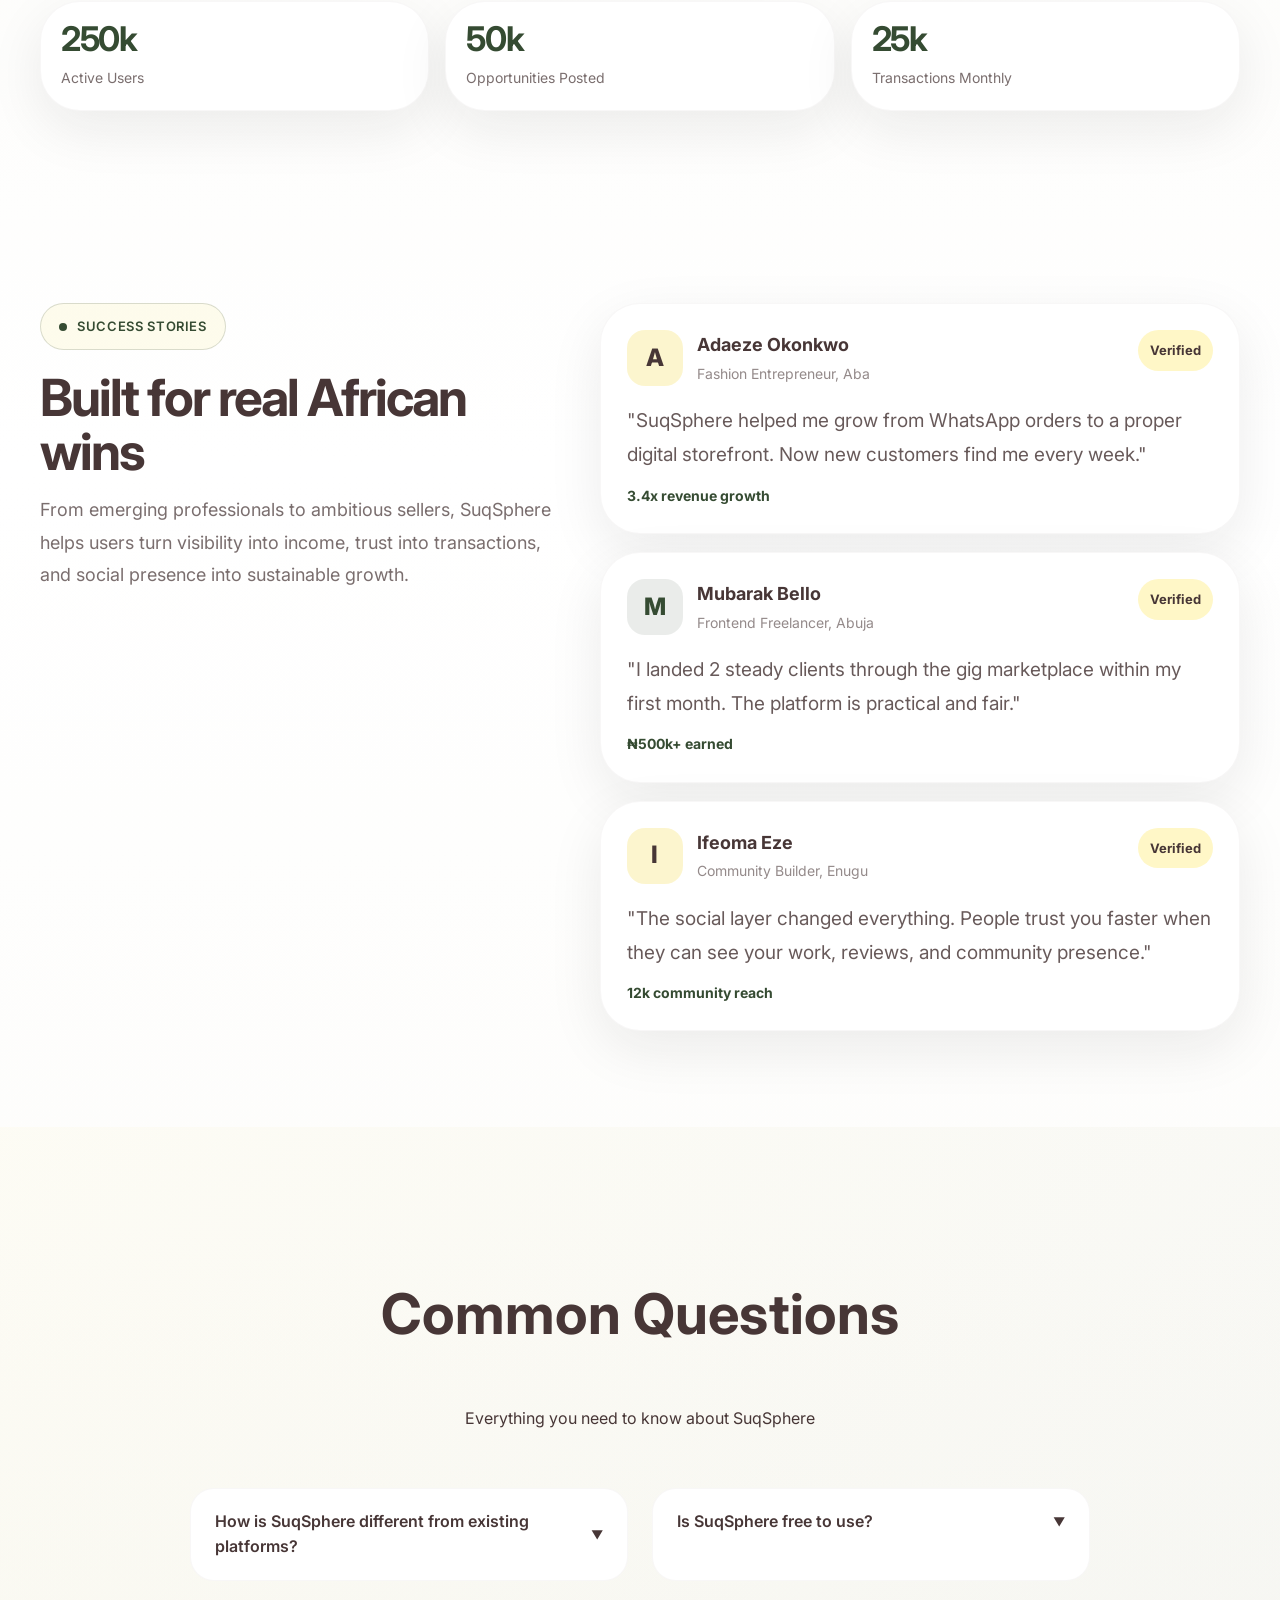
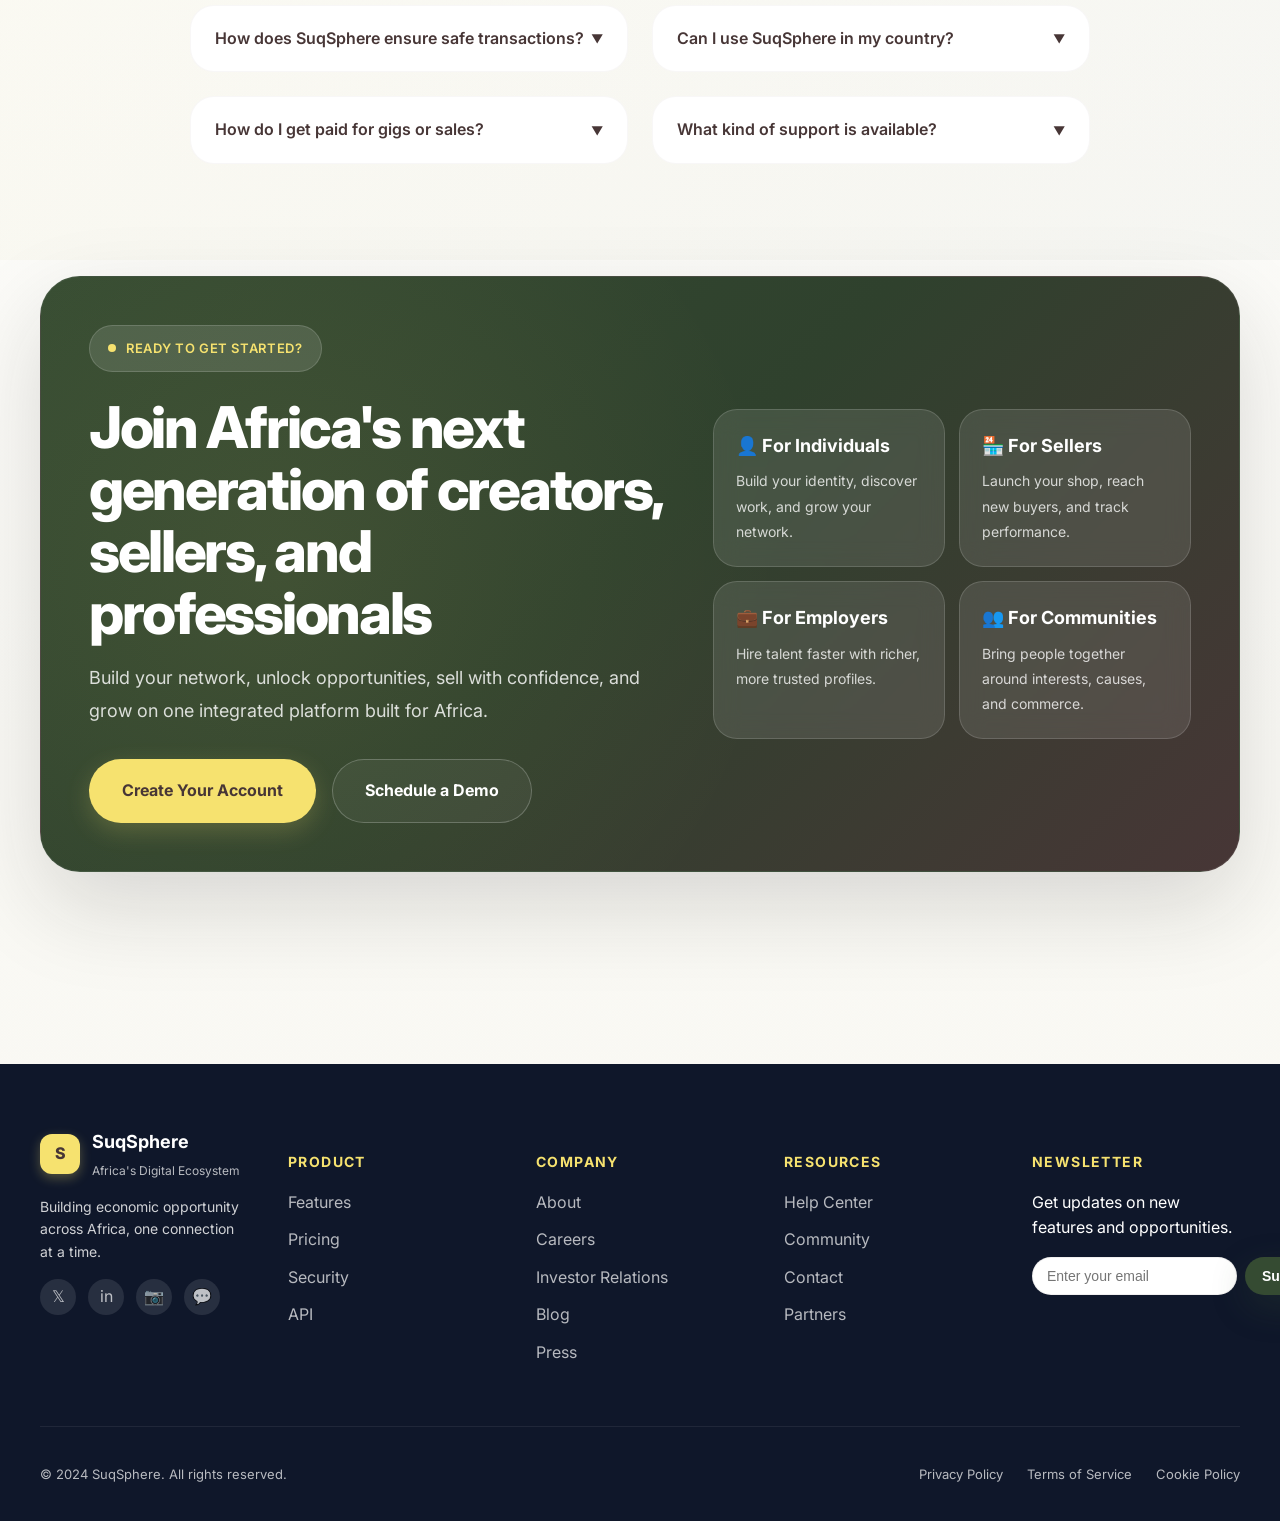
==== commit d20e26de: "Backup changes to GitHub" ====
--- a/index.html
+++ b/index.html
@@ -15,7 +15,9 @@
     <div class="container">
       <nav class="nav-shell" id="navShell">
         <div class="brand">
-          <div class="brand-mark">S</div>
+             <a class="brand logo-brand" href="index.html" aria-label="SuqSphere Home">
+  <img src="./images/suq green2.png" alt="SuqSphere logo" class="site-logo">
+</a>
           <div>
             <div class="brand-title">SuqSphere</div>
             <div class="brand-subtitle">Africa's Ecosystem</div>
--- a/styles.css
+++ b/styles.css
@@ -1525,4 +1525,16 @@
   height: auto;
   display: block;
   object-fit: contain;
+}
+.logo-brand {
+  display: flex;
+  align-items: center;
+  text-decoration: none;
+}
+
+.site-logo {
+  width: 40px;
+  height: auto;
+  display: block;
+  object-fit: contain;
 }
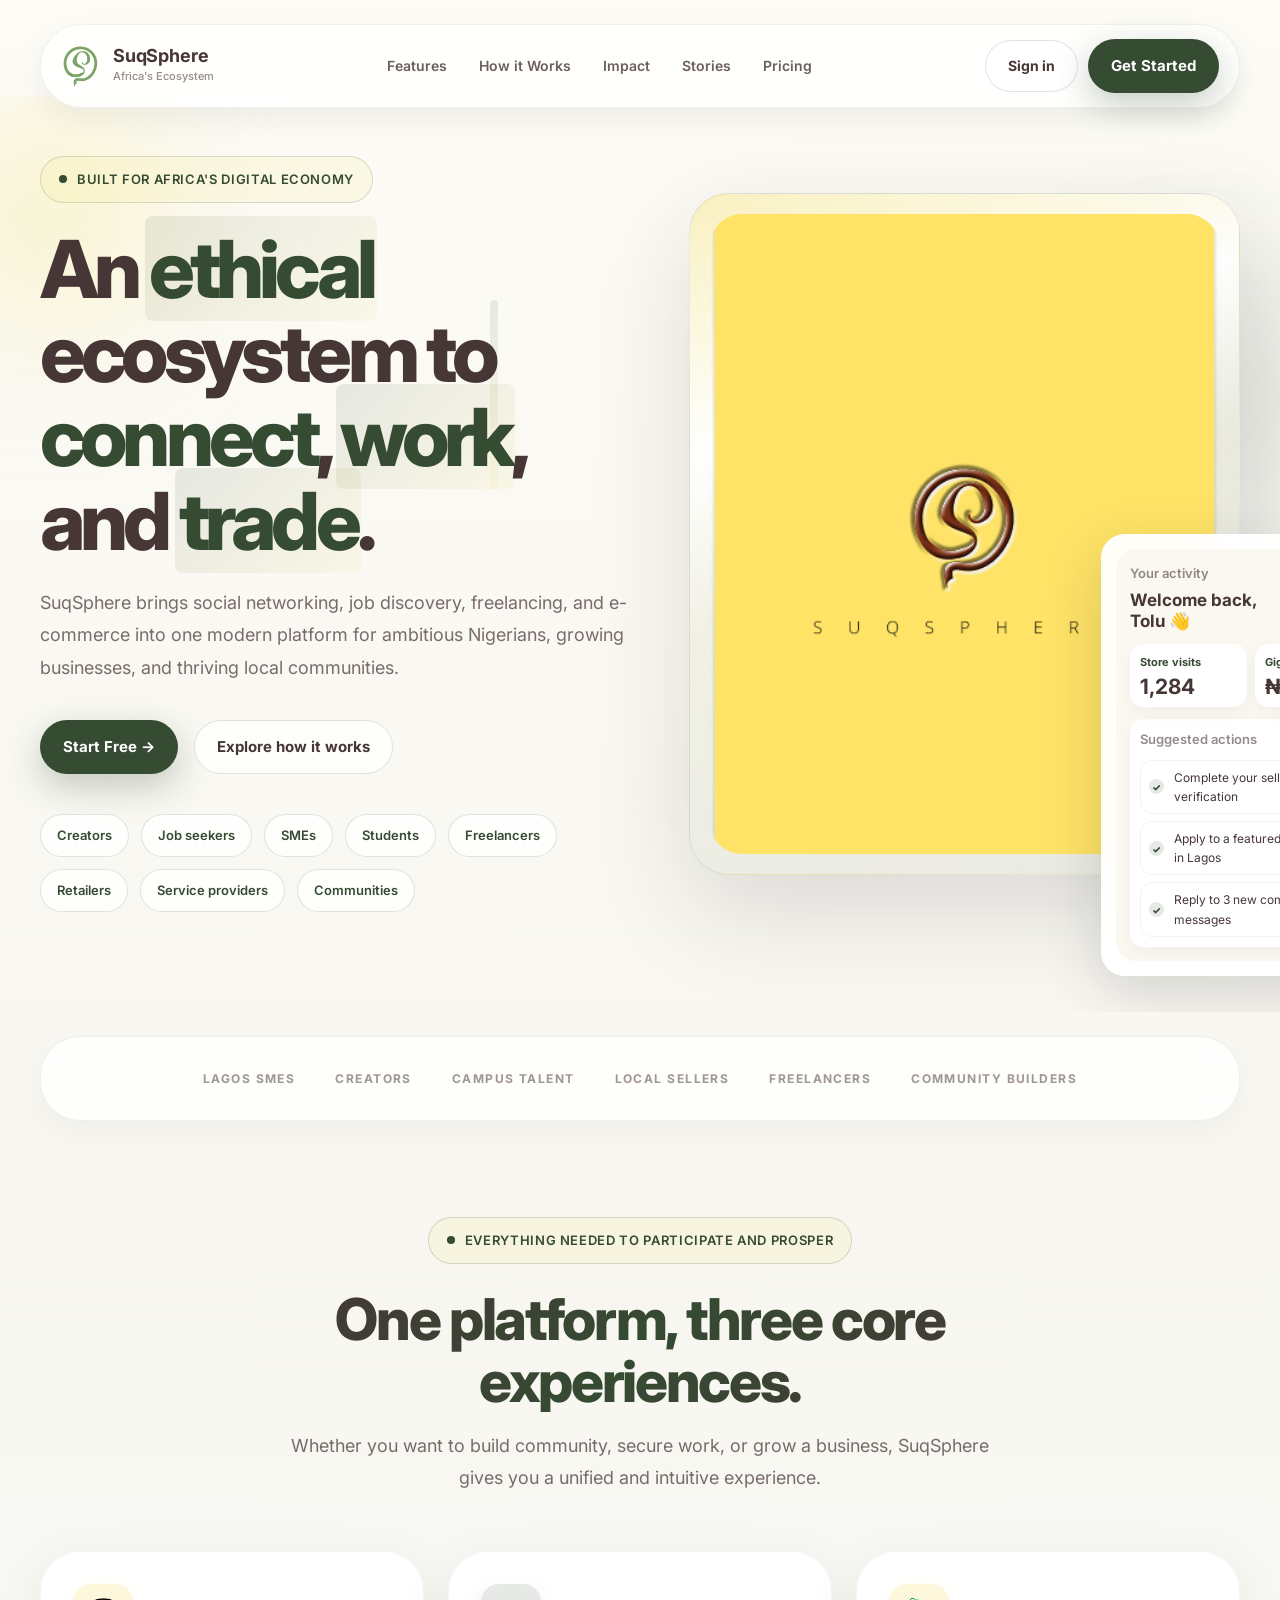
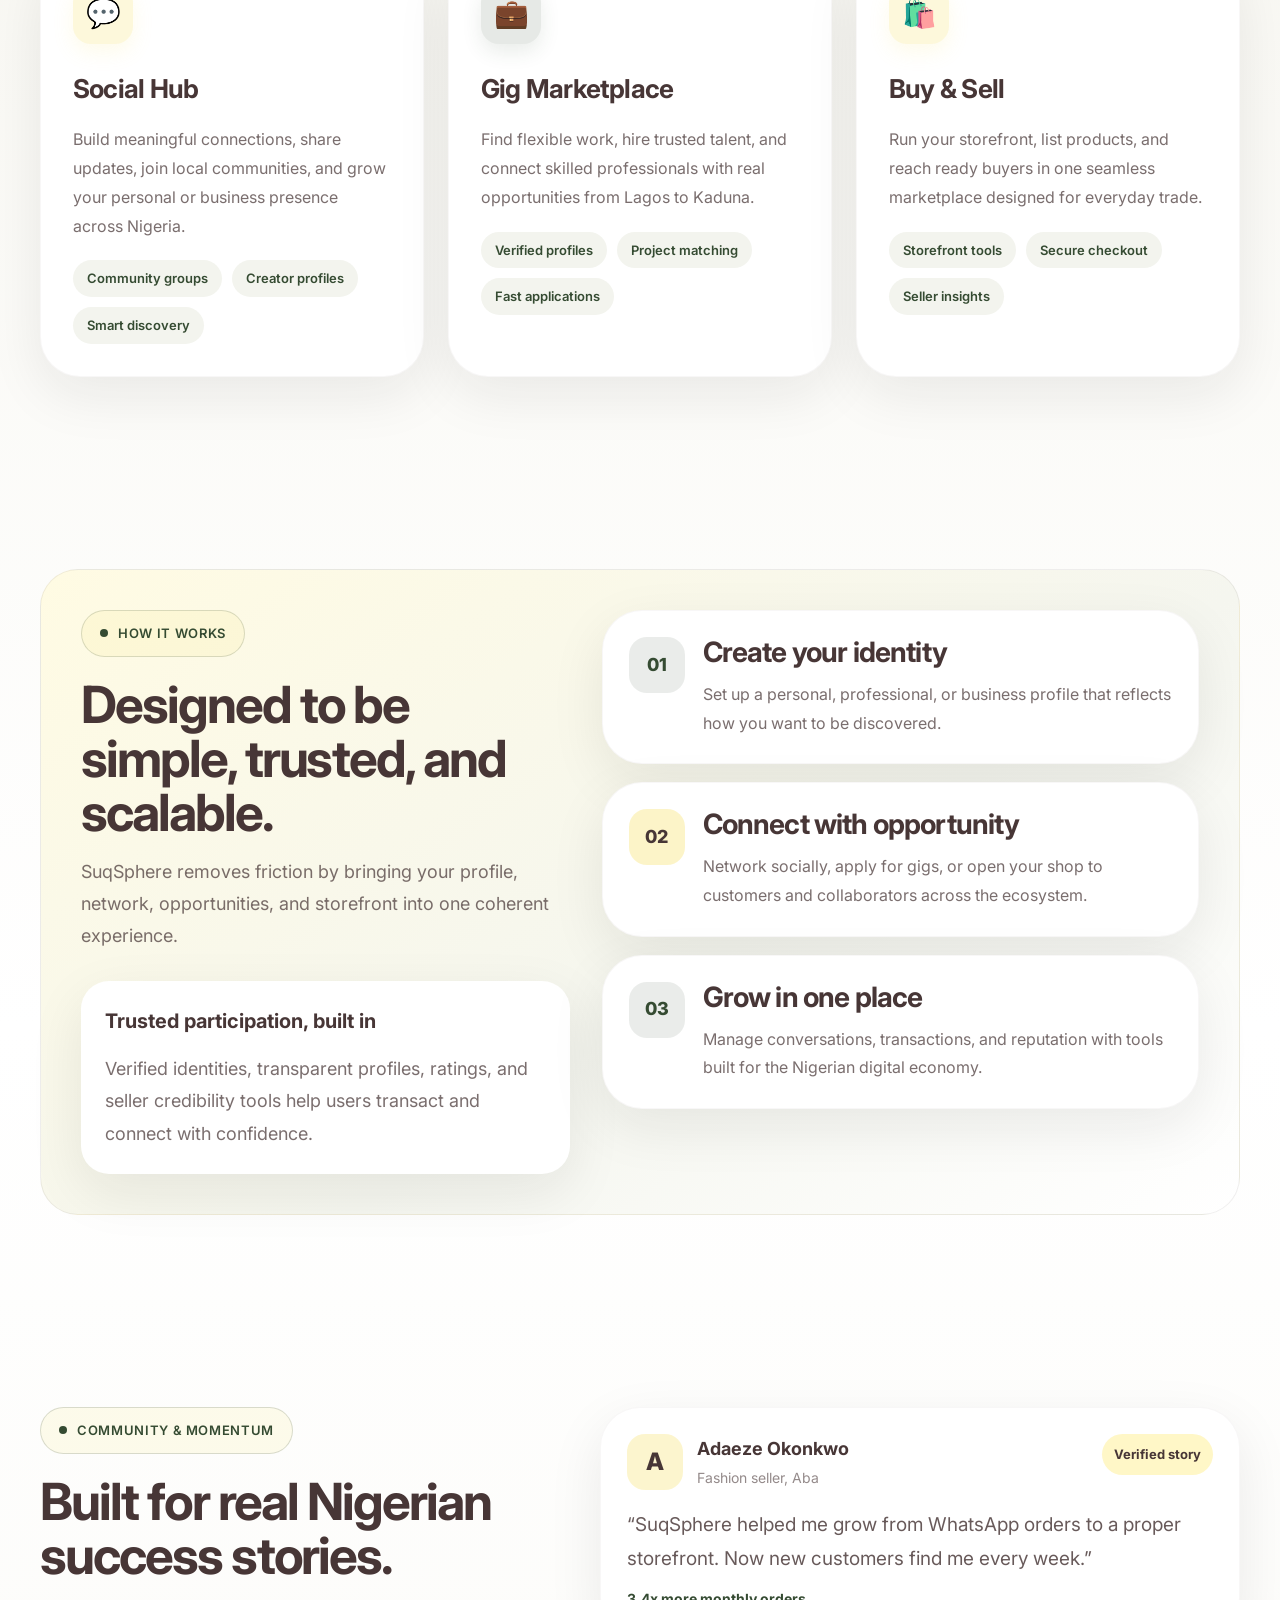
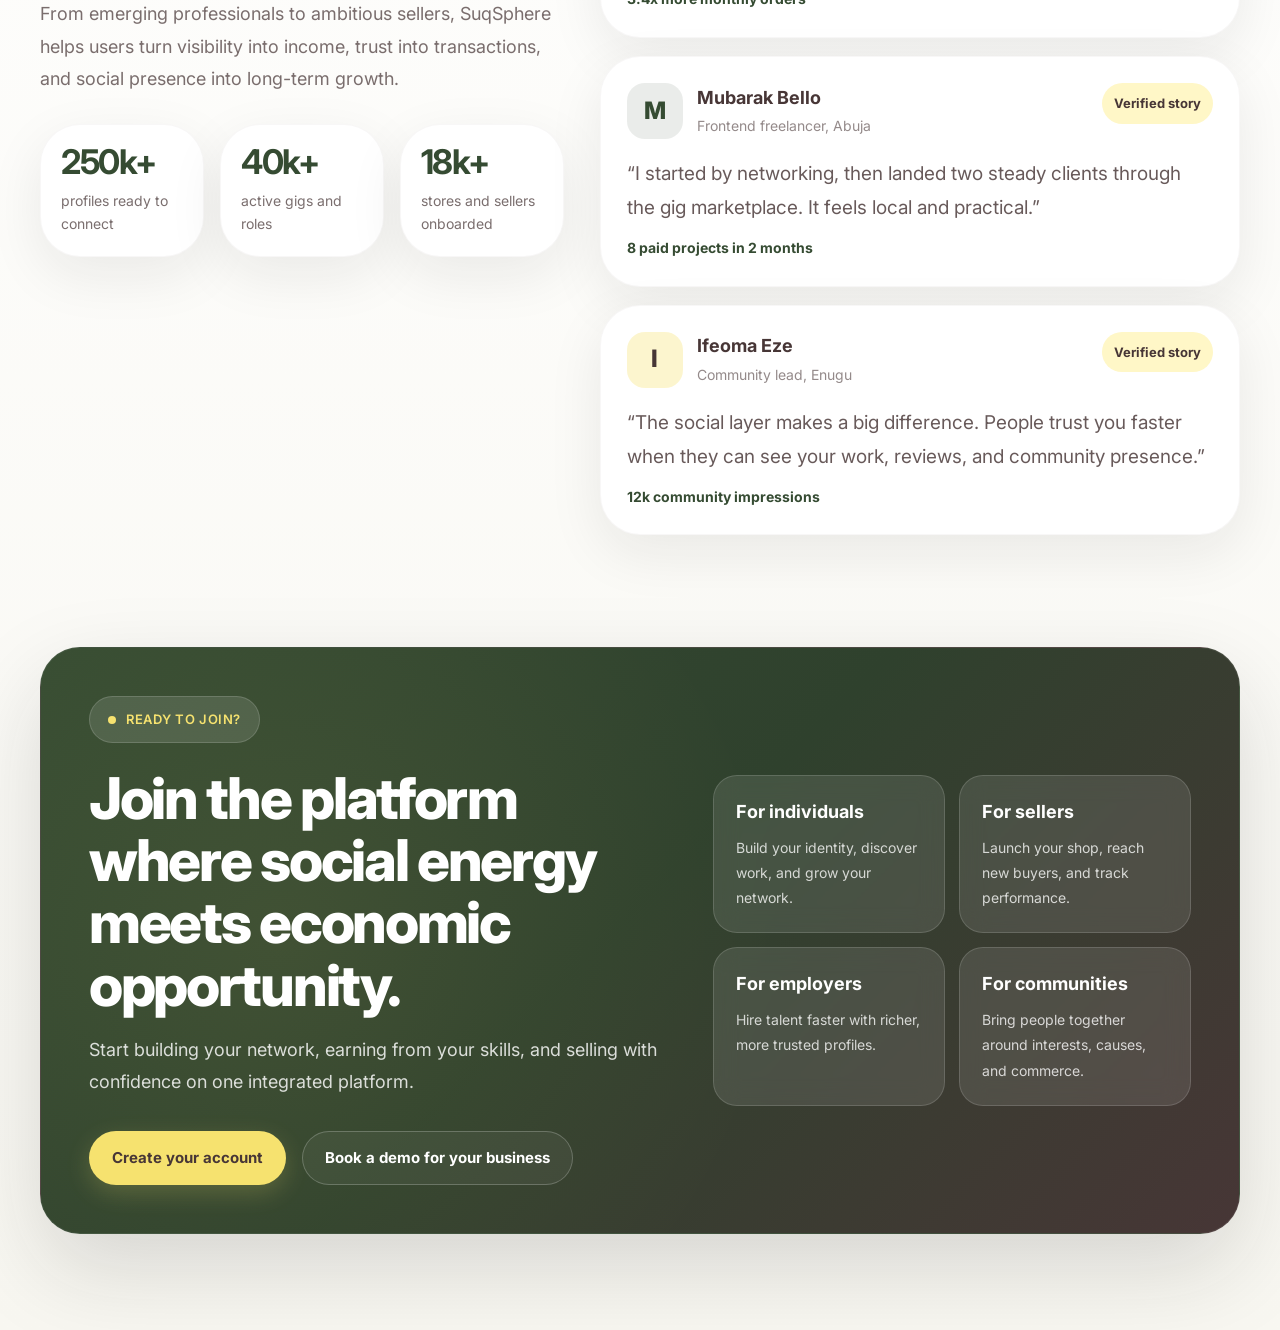
==== commit 252d6111: "Update website design" ====
--- a/index.html
+++ b/index.html
@@ -3,11 +3,11 @@
 <head>
   <meta charset="UTF-8" />
   <meta name="viewport" content="width=device-width, initial-scale=1.0" />
-  <meta name="description" content="SuqSphere - Africa's next-generation digital ecosystem for social, work, and commerce" />
-  <title>SuqSphere — Africa's Digital Ecosystem</title>
+  <title>SuqSphere — Social, Work & Commerce</title>
+  <link rel="icon" type="image/png" href="./images/icon.png">
   <link rel="preconnect" href="https://fonts.googleapis.com" />
   <link rel="preconnect" href="https://fonts.gstatic.com" crossorigin />
-  <link href="https://fonts.googleapis.com/css2?family=Inter:wght@300;400;500;600;700;800&display=swap" rel="stylesheet" />
+  <link href="https://fonts.googleapis.com/css2?family=Inter:wght@400;500;600;700;800&display=swap" rel="stylesheet" />
   <link rel="stylesheet" href="styles.css" />
 </head>
 <body>
@@ -25,135 +25,133 @@
         </div>
 
         <div class="nav-links">
-          <a href="features.html">Features</a>
-          <a href="marketplace.html">Marketplace</a>
-          <a href="about.html">About</a>
+          <a href="#features">Features</a>
+          <a href="#how-it-works">How it Works</a>
+          <a href="#metrics">Impact</a>
+          <a href="#stories">Stories</a>
           <a href="pricing.html">Pricing</a>
-          <a href="vendor.html">For Sellers</a>
-          <a href="contact.html">Contact</a>
         </div>
 
         <div class="nav-actions">
-          <a class="btn btn-secondary" href="#" style="font-size: 14px;">Sign In</a>
+          <a class="btn btn-secondary" href="#" style="font-size: 14px;">Sign in</a>
           <a class="btn btn-primary" href="#join">Get Started</a>
-          <button class="nav-toggle" id="navToggle" aria-label="Toggle menu">☰</button>
+          <button class="nav-toggle" id="navToggle" aria-label="Open menu">☰</button>
         </div>
       </nav>
     </div>
   </header>
 
-  <!-- Hero Section -->
   <section class="hero">
     <div class="container">
       <div class="hero-grid">
         <div class="hero-copy reveal">
-          <div class="label">Africa's Next-Generation Platform</div>
+          <div class="label">Built for Africa's digital economy</div>
           <h1>
-            One intelligent <span class="accent">ecosystem</span> for social, gigs, and commerce
+            An <span class="accent">ethical</span> ecosystem to <span class="accent">connect</span>,
+            <span class="accent">work</span>, and
+            <span class="accent">trade</span>.
           </h1>
           <p>
-            SuqSphere unifies social networking, freelance discovery, job matching, and e-commerce into a single intelligent platform. Built for ambitious professionals, thriving businesses, and dynamic communities across Africa.
+            SuqSphere brings social networking, job discovery, freelancing, and
+            e-commerce into one modern platform for ambitious Nigerians,
+            growing businesses, and thriving local communities.
           </p>
           <div class="hero-actions">
-            <a class="btn btn-primary btn-lg" href="#join">Start Building →</a>
-            <a class="btn btn-secondary btn-lg" href="#how-it-works">See How It Works</a>
+            <a class="btn btn-primary" href="#join">Start Free →</a>
+            <a class="btn btn-secondary" href="#how-it-works">Explore how it works</a>
           </div>
           <div class="tag-list">
-            <span class="tag">Social Creators</span>
-            <span class="tag">Job Seekers</span>
+            <span class="tag">Creators</span>
+            <span class="tag">Job seekers</span>
+            <span class="tag">SMEs</span>
+            <span class="tag">Students</span>
             <span class="tag">Freelancers</span>
-            <span class="tag">Entrepreneurs</span>
-            <span class="tag">Students</span>
             <span class="tag">Retailers</span>
+            <span class="tag">Service providers</span>
             <span class="tag">Communities</span>
-            <span class="tag">Employers</span>
           </div>
         </div>
 
         <div class="hero-visual reveal">
-          <div class="hero-card">
-            <div class="mockup">
-              <div class="mockup-bg"></div>
-              <div class="mockup-overlay"></div>
-              <div class="hero-shape shape-a"></div>
-              <div class="hero-shape shape-b"></div>
-              <div class="hero-shape shape-c"></div>
-              <div class="hero-shape shape-d"></div>
-
-              <div class="mockup-topbar">
-                <div class="pill">SuqSphere</div>
-                <div class="pill green">Live</div>
-              </div>
-
-              <div class="mockup-message">
-                <h2>Your next opportunity starts here</h2>
-                <p>Connect, create, earn, and grow on Africa's unified platform.</p>
-              </div>
-
-              <div class="dashboard">
+ <div class="hero-visual reveal">
+  <div class="hero-video-card">
+    <video 
+      class="hero-video"
+      autoplay
+      muted
+      loop
+      playsinline
+      poster="./images/video-poster.jpg"
+    >
+      <source src="./videos/Suq aisha.mp4" type="video/mp4">
+      Your browser does not support the video tag.
+    </video>
+  </div>
+
+  <div class="dashboard">
                 <div class="dashboard-grid">
                   <div class="panel panel-light">
                     <div class="panel-head">
                       <div>
-                        <div class="eyebrow">Dashboard</div>
-                        <h3>Welcome back, Tunde 👋</h3>
+                        <div class="eyebrow">Your activity</div>
+                        <h3>Welcome back, Tolu 👋</h3>
                       </div>
-                      <span class="badge-chip">8 new</span>
+                      <span class="badge-chip">24 new leads</span>
                     </div>
 
                     <div class="stat-grid">
                       <div class="stat-card">
-                        <div class="stat-title">Storefront Views</div>
-                        <div class="stat-value">2.4k</div>
+                        <div class="stat-title">Store visits</div>
+                        <div class="stat-value">1,284</div>
                       </div>
                       <div class="stat-card">
-                        <div class="stat-title">Gig Earnings</div>
-                        <div class="stat-value">₦750k</div>
+                        <div class="stat-title">Gig earnings</div>
+                        <div class="stat-value">₦480k</div>
                       </div>
                     </div>
 
                     <div class="task-card mt-12">
-                      <div class="eyebrow">Next actions</div>
+                      <div class="eyebrow">Suggested actions</div>
                       <div class="task-list">
-                        <div class="task-item"><span class="check">✓</span><span>Verify seller badge</span></div>
-                        <div class="task-item"><span class="check">✓</span><span>Apply for featured gig</span></div>
-                        <div class="task-item"><span class="check">✓</span><span>Respond to inquiries</span></div>
+                        <div class="task-item"><span class="check">✓</span><span>Complete your seller verification</span></div>
+                        <div class="task-item"><span class="check">✓</span><span>Apply to a featured design gig in Lagos</span></div>
+                        <div class="task-item"><span class="check">✓</span><span>Reply to 3 new community messages</span></div>
                       </div>
                     </div>
                   </div>
 
                   <div class="side-stack">
                     <div class="panel panel-soft">
-                      <div class="eyebrow">Growth momentum</div>
+                      <div class="eyebrow">People making moves today</div>
                       <div class="avatar-list">
                         <div class="avatar-card">
                           <div class="avatar-icon">C</div>
                           <div>
-                            <div class="avatar-name">Chioma</div>
-                            <div class="avatar-role">Seller • Lagos</div>
+                            <div class="avatar-name">Chinonso</div>
+                            <div class="avatar-role">Vendor • Onitsha</div>
                           </div>
                         </div>
                         <div class="avatar-card">
                           <div class="avatar-icon">A</div>
                           <div>
-                            <div class="avatar-name">Amir</div>
-                            <div class="avatar-role">Developer • Nairobi</div>
+                            <div class="avatar-name">Aisha</div>
+                            <div class="avatar-role">Virtual assistant • Kano</div>
                           </div>
                         </div>
                         <div class="avatar-card">
-                          <div class="avatar-icon">Z</div>
+                          <div class="avatar-icon">D</div>
                           <div>
-                            <div class="avatar-name">Zainab</div>
-                            <div class="avatar-role">Creator • Accra</div>
+                            <div class="avatar-name">David</div>
+                            <div class="avatar-role">Job seeker • Port Harcourt</div>
                           </div>
                         </div>
                       </div>
                     </div>
 
                     <div class="panel panel-accent">
-                      <div class="eyebrow green-text">Opportunity</div>
-                      <h3 class="panel-big-title">1 app. 3 ways. Infinite possibilities.</h3>
-                      <div class="white-chip">98% satisfaction</div>
+                      <div class="eyebrow green-text">Opportunity pulse</div>
+                      <h3 class="panel-big-title">1 app. 3 growth paths. Endless local momentum.</h3>
+                      <div class="white-chip">96% satisfaction</div>
                     </div>
                   </div>
                 </div>
@@ -165,37 +163,37 @@
     </div>
   </section>
 
-  <!-- Trust & Social Proof -->
   <section class="brand-strip">
     <div class="container">
       <div class="brand-strip-card reveal">
-        <span>Lagos Entrepreneurs</span>
-        <span>Content Creators</span>
+        <span>Lagos SMEs</span>
+        <span>Creators</span>
         <span>Campus Talent</span>
-        <span>Small Sellers</span>
-        <span>Skilled Freelancers</span>
-        <span>Community Leaders</span>
-      </div>
-    </div>
-  </section>
-
-  <!-- Features Section -->
+        <span>Local Sellers</span>
+        <span>Freelancers</span>
+        <span>Community Builders</span>
+      </div>
+    </div>
+  </section>
+
   <section class="section" id="features">
     <div class="container">
       <div class="section-heading reveal">
-        <div class="label">Everything You Need</div>
-        <h2>One platform. Three powerful experiences.</h2>
+        <div class="label">Everything needed to participate and prosper</div>
+        <h2>One platform, three core experiences.</h2>
         <p>
-          Whether you want to build community, earn from your skills, or grow a business, SuqSphere gives you a unified and intuitive experience.
+          Whether you want to build community, secure work, or grow a business,
+          SuqSphere gives you a unified and intuitive experience.
         </p>
       </div>
 
       <div class="card-grid">
-        <article class="feature-card reveal card-hover">
+        <article class="feature-card reveal">
           <div class="feature-icon yellow">💬</div>
           <h3>Social Hub</h3>
           <p>
-            Build meaningful connections, share updates, join local communities, and grow your personal or business presence across Africa.
+            Build meaningful connections, share updates, join local communities,
+            and grow your personal or business presence across Nigeria.
           </p>
           <div class="feature-tags">
             <span>Community groups</span>
@@ -204,11 +202,12 @@
           </div>
         </article>
 
-        <article class="feature-card reveal card-hover">
+        <article class="feature-card reveal">
           <div class="feature-icon green">💼</div>
           <h3>Gig Marketplace</h3>
           <p>
-            Find flexible work, hire trusted talent, and connect skilled professionals with real opportunities from Lagos to Kigali.
+            Find flexible work, hire trusted talent, and connect skilled
+            professionals with real opportunities from Lagos to Kaduna.
           </p>
           <div class="feature-tags">
             <span>Verified profiles</span>
@@ -217,11 +216,12 @@
           </div>
         </article>
 
-        <article class="feature-card reveal card-hover">
+        <article class="feature-card reveal">
           <div class="feature-icon yellow">🛍️</div>
-          <h3>Commerce Marketplace</h3>
-          <p>
-            Run your storefront, list products, and reach ready buyers in one seamless marketplace designed for African trade.
+          <h3>Buy &amp; Sell</h3>
+          <p>
+            Run your storefront, list products, and reach ready buyers in one
+            seamless marketplace designed for everyday trade.
           </p>
           <div class="feature-tags">
             <span>Storefront tools</span>
@@ -233,21 +233,22 @@
     </div>
   </section>
 
-  <!-- How It Works Section -->
   <section class="section" id="how-it-works">
     <div class="container">
       <div class="trust-shell reveal">
         <div class="trust-copy">
-          <div class="label">Simple, Trusted, Scalable</div>
-          <h2>Built for Africa's digital future</h2>
-          <p>
-            SuqSphere removes friction by bringing your profile, network, opportunities, and storefront into one coherent experience, with trust built in at every layer.
+          <div class="label">How it works</div>
+          <h2>Designed to be simple, trusted, and scalable.</h2>
+          <p>
+            SuqSphere removes friction by bringing your profile, network,
+            opportunities, and storefront into one coherent experience.
           </p>
 
           <div class="trust-note">
-            <h4>✓ Verified Trust System</h4>
+            <h4>Trusted participation, built in</h4>
             <p>
-              Verified identities, transparent profiles, ratings, and seller credibility tools help users transact and connect with confidence.
+              Verified identities, transparent profiles, ratings, and seller
+              credibility tools help users transact and connect with confidence.
             </p>
           </div>
         </div>
@@ -256,9 +257,10 @@
           <article class="step-card reveal">
             <div class="step-number green">01</div>
             <div>
-              <h3>Create Your Identity</h3>
+              <h3>Create your identity</h3>
               <p>
-                Set up a personal, professional, or business profile that reflects how you want to be discovered and trusted.
+                Set up a personal, professional, or business profile that reflects
+                how you want to be discovered.
               </p>
             </div>
           </article>
@@ -266,9 +268,10 @@
           <article class="step-card reveal">
             <div class="step-number yellow">02</div>
             <div>
-              <h3>Connect & Discover</h3>
+              <h3>Connect with opportunity</h3>
               <p>
-                Network socially, apply for gigs, or open your shop to customers and collaborators across Africa.
+                Network socially, apply for gigs, or open your shop to customers
+                and collaborators across the ecosystem.
               </p>
             </div>
           </article>
@@ -276,9 +279,10 @@
           <article class="step-card reveal">
             <div class="step-number green">03</div>
             <div>
-              <h3>Grow & Earn</h3>
+              <h3>Grow in one place</h3>
               <p>
-                Manage conversations, transactions, and reputation with tools built for the African digital economy.
+                Manage conversations, transactions, and reputation with tools built
+                for the Nigerian digital economy.
               </p>
             </div>
           </article>
@@ -287,174 +291,125 @@
     </div>
   </section>
 
-  <!-- Live Metrics Section -->
-  <section class="section" id="metrics">
-    <div class="container">
-      <div class="metric-hero reveal">
-        <div class="label">Real Impact</div>
-        <h2>Growing every day</h2>
-        <p>SuqSphere is trusted by creators, freelancers, and entrepreneurs across Africa</p>
-      </div>
-
-      <div class="metric-grid" style="margin-top: 56px;">
-        <div class="metric-card reveal">
-          <strong class="animate-counter" data-value="250000">0</strong>
-          <span>Active Users</span>
-        </div>
-        <div class="metric-card reveal">
-          <strong class="animate-counter" data-value="50000">0</strong>
-          <span>Opportunities Posted</span>
-        </div>
-        <div class="metric-card reveal">
-          <strong class="animate-counter" data-value="25000">0</strong>
-          <span>Transactions Monthly</span>
-        </div>
-      </div>
-    </div>
-  </section>
-
-  <!-- Success Stories Section -->
   <section class="section" id="stories">
     <div class="container">
       <div class="stories-grid">
         <div class="stories-copy reveal">
-          <div class="label">Success Stories</div>
-          <h2>Built for real African wins</h2>
-          <p>
-            From emerging professionals to ambitious sellers, SuqSphere helps users turn visibility into income, trust into transactions, and social presence into sustainable growth.
-          </p>
+          <div class="label">Community &amp; momentum</div>
+          <h2>Built for real Nigerian success stories.</h2>
+          <p>
+            From emerging professionals to ambitious sellers, SuqSphere helps users
+            turn visibility into income, trust into transactions, and social
+            presence into long-term growth.
+          </p>
+
+          <div class="metric-grid">
+            <div class="metric-card reveal">
+              <strong>250k+</strong>
+              <span>profiles ready to connect</span>
+            </div>
+            <div class="metric-card reveal">
+              <strong>40k+</strong>
+              <span>active gigs and roles</span>
+            </div>
+            <div class="metric-card reveal">
+              <strong>18k+</strong>
+              <span>stores and sellers onboarded</span>
+            </div>
+          </div>
         </div>
 
         <div class="story-list">
-          <article class="story-card reveal card-hover">
+          <article class="story-card reveal">
             <div class="story-top">
               <div class="story-person">
                 <div class="story-avatar yellow">A</div>
                 <div>
                   <div class="story-name">Adaeze Okonkwo</div>
-                  <div class="story-role">Fashion Entrepreneur, Aba</div>
+                  <div class="story-role">Fashion seller, Aba</div>
                 </div>
               </div>
-              <div class="verified">Verified</div>
+              <div class="verified">Verified story</div>
             </div>
             <p class="story-quote">
-              "SuqSphere helped me grow from WhatsApp orders to a proper digital storefront. Now new customers find me every week."
+              “SuqSphere helped me grow from WhatsApp orders to a proper storefront.
+              Now new customers find me every week.”
             </p>
-            <div class="story-stat">3.4x revenue growth</div>
-          </article>
-
-          <article class="story-card reveal card-hover">
+            <div class="story-stat">3.4x more monthly orders</div>
+          </article>
+
+          <article class="story-card reveal">
             <div class="story-top">
               <div class="story-person">
                 <div class="story-avatar green">M</div>
                 <div>
                   <div class="story-name">Mubarak Bello</div>
-                  <div class="story-role">Frontend Freelancer, Abuja</div>
+                  <div class="story-role">Frontend freelancer, Abuja</div>
                 </div>
               </div>
-              <div class="verified">Verified</div>
+              <div class="verified">Verified story</div>
             </div>
             <p class="story-quote">
-              "I landed 2 steady clients through the gig marketplace within my first month. The platform is practical and fair."
+              “I started by networking, then landed two steady clients through the gig
+              marketplace. It feels local and practical.”
             </p>
-            <div class="story-stat">₦500k+ earned</div>
-          </article>
-
-          <article class="story-card reveal card-hover">
+            <div class="story-stat">8 paid projects in 2 months</div>
+          </article>
+
+          <article class="story-card reveal">
             <div class="story-top">
               <div class="story-person">
                 <div class="story-avatar yellow">I</div>
                 <div>
                   <div class="story-name">Ifeoma Eze</div>
-                  <div class="story-role">Community Builder, Enugu</div>
+                  <div class="story-role">Community lead, Enugu</div>
                 </div>
               </div>
-              <div class="verified">Verified</div>
+              <div class="verified">Verified story</div>
             </div>
             <p class="story-quote">
-              "The social layer changed everything. People trust you faster when they can see your work, reviews, and community presence."
+              “The social layer makes a big difference. People trust you faster when
+              they can see your work, reviews, and community presence.”
             </p>
-            <div class="story-stat">12k community reach</div>
-          </article>
-        </div>
-      </div>
-    </div>
-  </section>
-
-  <!-- FAQ Section -->
-  <section class="section faq-section">
-    <div class="container">
-      <div class="faq-header reveal">
-        <h2>Common Questions</h2>
-        <p>Everything you need to know about SuqSphere</p>
-      </div>
-
-      <div class="faq-grid">
-        <details class="faq-item reveal">
-          <summary>How is SuqSphere different from existing platforms?</summary>
-          <p>SuqSphere uniquely combines social networking, job discovery, freelancing, and e-commerce into one unified experience designed specifically for Africa's digital economy. Most platforms focus on just one vertical—we bring them all together.</p>
-        </details>
-
-        <details class="faq-item reveal">
-          <summary>Is SuqSphere free to use?</summary>
-          <p>Yes, creating a profile and connecting is completely free. We offer premium features and seller tools with flexible pricing options depending on your needs.</p>
-        </details>
-
-        <details class="faq-item reveal">
-          <summary>How does SuqSphere ensure safe transactions?</summary>
-          <p>We use verified identities, escrow payments, user ratings, dispute resolution, and seller credibility tools to create a trusted environment for all transactions.</p>
-        </details>
-
-        <details class="faq-item reveal">
-          <summary>Can I use SuqSphere in my country?</summary>
-          <p>SuqSphere is available across Africa with support for major local currencies and payment methods. Check our website for country-specific features.</p>
-        </details>
-
-        <details class="faq-item reveal">
-          <summary>How do I get paid for gigs or sales?</summary>
-          <p>Payments are processed securely through our integrated payment system with local bank transfers, mobile money, and other local methods depending on your country.</p>
-        </details>
-
-        <details class="faq-item reveal">
-          <summary>What kind of support is available?</summary>
-          <p>We offer 24/7 customer support through chat, email, and WhatsApp, plus comprehensive help documentation and creator resources.</p>
-        </details>
-      </div>
-    </div>
-  </section>
-
-  <!-- Final CTA Section -->
+            <div class="story-stat">12k community impressions</div>
+          </article>
+        </div>
+      </div>
+    </div>
+  </section>
+
   <section class="section join-section" id="join">
     <div class="container">
       <div class="cta-shell reveal">
         <div class="cta-grid">
           <div>
-            <div class="label">Ready to Get Started?</div>
-            <h2>Join Africa's next generation of creators, sellers, and professionals</h2>
+            <div class="label">Ready to join?</div>
+            <h2>Join the platform where social energy meets economic opportunity.</h2>
             <p>
-              Build your network, unlock opportunities, sell with confidence, and grow on one integrated platform built for Africa.
+              Start building your network, earning from your skills, and selling with
+              confidence on one integrated platform.
             </p>
             <div class="cta-actions">
-              <a class="btn btn-yellow btn-lg" href="#">Create Your Account</a>
-              <a class="btn btn-outline-light btn-lg" href="#">Schedule a Demo</a>
+              <a class="btn btn-yellow" href="#">Create your account</a>
+              <a class="btn btn-outline-light" href="#">Book a demo for your business</a>
             </div>
           </div>
 
           <div class="cta-box-grid">
             <div class="cta-box">
-              <h4>👤 For Individuals</h4>
+              <h4>For individuals</h4>
               <p>Build your identity, discover work, and grow your network.</p>
             </div>
             <div class="cta-box">
-              <h4>🏪 For Sellers</h4>
+              <h4>For sellers</h4>
               <p>Launch your shop, reach new buyers, and track performance.</p>
             </div>
             <div class="cta-box">
-              <h4>💼 For Employers</h4>
+              <h4>For employers</h4>
               <p>Hire talent faster with richer, more trusted profiles.</p>
             </div>
             <div class="cta-box">
-              <h4>👥 For Communities</h4>
+              <h4>For communities</h4>
               <p>Bring people together around interests, causes, and commerce.</p>
             </div>
           </div>
@@ -462,150 +417,6 @@
       </div>
     </div>
   </section>
-
-  <!-- Footer -->
-  <footer class="footer">
-    <div class="container">
-      <div class="footer-grid">
-        <div class="footer-col">
-          <div class="footer-brand">
-            <div class="brand-mark">S</div>
-            <div>
-              <h4>SuqSphere</h4>
-              <p>Africa's Digital Ecosystem</p>
-            </div>
-          </div>
-          <p class="footer-desc">Building economic opportunity across Africa, one connection at a time.</p>
-          <div class="social-links">
-            <a href="#" aria-label="Twitter">𝕏</a>
-            <a href="#" aria-label="LinkedIn">in</a>
-            <a href="#" aria-label="Instagram">📷</a>
-            <a href="#" aria-label="WhatsApp">💬</a>
-          </div>
-        </div>
-
-        <div class="footer-col">
-          <h5>Product</h5>
-          <ul>
-            <li><a href="#features">Features</a></li>
-            <li><a href="pricing.html">Pricing</a></li>
-            <li><a href="#">Security</a></li>
-            <li><a href="#">API</a></li>
-          </ul>
-        </div>
-
-        <div class="footer-col">
-          <h5>Company</h5>
-          <ul>
-            <li><a href="about.html">About</a></li>
-            <li><a href="careers.html">Careers</a></li>
-            <li><a href="investor.html">Investor Relations</a></li>
-            <li><a href="#">Blog</a></li>
-            <li><a href="#">Press</a></li>
-          </ul>
-        </div>
-
-        <div class="footer-col">
-          <h5>Resources</h5>
-          <ul>
-            <li><a href="#">Help Center</a></li>
-            <li><a href="#">Community</a></li>
-            <li><a href="#">Contact</a></li>
-            <li><a href="#">Partners</a></li>
-          </ul>
-        </div>
-
-        <div class="footer-col">
-          <h5>Newsletter</h5>
-          <p>Get updates on new features and opportunities.</p>
-          <form class="newsletter-form" style="display: flex; gap: 8px;">
-            <input type="email" placeholder="Enter your email" required style="flex: 1; padding: 10px 14px; border-radius: var(--radius-full); border: 1px solid var(--border); font-size: 14px;" />
-            <button type="submit" class="btn btn-primary" style="padding: 10px 16px; font-size: 14px;">Subscribe</button>
-          </form>
-        </div>
-      </div>
-
-      <div class="footer-bottom">
-        <p>&copy; 2024 SuqSphere. All rights reserved.</p>
-        <div class="footer-legal">
-          <a href="#">Privacy Policy</a>
-          <a href="#">Terms of Service</a>
-          <a href="#">Cookie Policy</a>
-        </div>
-      </div>
-    </div>
-  </footer>
-
-  <style>
-    /* FAQ Styles */
-    .faq-section { background: linear-gradient(135deg, rgba(246, 226, 111, 0.05) 0%, rgba(53, 75, 50, 0.03) 100%); }
-    
-    .faq-header { text-align: center; margin-bottom: 56px; }
-    .faq-header h2 { font-size: clamp(36px, 4.5vw, 56px); }
-
-    .faq-grid { display: grid; grid-template-columns: repeat(auto-fit, minmax(420px, 1fr)); gap: 24px; max-width: 900px; margin: 0 auto; }
-
-    .faq-item { background: var(--white); border: 1px solid var(--border-light); border-radius: var(--radius-lg); overflow: hidden; transition: all var(--transition-base); }
-
-    .faq-item:hover { border-color: rgba(53, 75, 50, 0.12); box-shadow: var(--shadow-md); }
-
-    .faq-item summary { padding: 20px 24px; cursor: pointer; font-weight: 600; font-size: 16px; display: flex; justify-content: space-between; align-items: center; color: var(--brown); user-select: none; }
-
-    .faq-item summary::after { content: '▼'; transition: transform var(--transition-base); font-size: 12px; }
-
-    .faq-item[open] summary::after { transform: rotateZ(180deg); }
-
-    .faq-item[open] summary { background: rgba(246, 226, 111, 0.1); color: var(--green); }
-
-    .faq-item p { padding: 0 24px 20px; color: var(--muted); line-height: 1.8; margin: 0; }
-
-    /* Metric Hero */
-    .metric-hero { text-align: center; margin-bottom: 32px; }
-
-    /* Footer Styles */
-    .footer { background: var(--slate-900); color: var(--white); padding: 64px 0 24px; margin-top: 96px; }
-
-    .footer-grid { display: grid; grid-template-columns: repeat(auto-fit, minmax(200px, 1fr)); gap: 40px; margin-bottom: 48px; }
-
-    .footer-col h5 { font-size: 14px; font-weight: 700; text-transform: uppercase; letter-spacing: 0.1em; margin-bottom: 16px; color: var(--yellow); }
-
-    .footer-col ul { list-style: none; padding: 0; margin: 0; }
-
-    .footer-col li { margin-bottom: 12px; }
-
-    .footer-col a { color: rgba(255, 255, 255, 0.7); text-decoration: none; transition: color var(--transition-base); }
-
-    .footer-col a:hover { color: var(--yellow); }
-
-    .footer-brand { display: flex; align-items: center; gap: 12px; margin-bottom: 16px; }
-
-    .footer-brand h4 { margin: 0; font-size: 18px; }
-
-    .footer-brand p { margin: 4px 0 0; font-size: 12px; opacity: 0.7; }
-
-    .footer-desc { font-size: 14px; opacity: 0.8; line-height: 1.6; margin-bottom: 16px; }
-
-    .social-links { display: flex; gap: 12px; }
-
-    .social-links a { width: 36px; height: 36px; border-radius: 50%; background: rgba(255, 255, 255, 0.1); display: flex; align-items: center; justify-content: center; transition: all var(--transition-base); }
-
-    .social-links a:hover { background: var(--yellow); color: var(--brown); }
-
-    .newsletter-form { display: flex; gap: 8px; margin-top: 12px; }
-
-    .footer-bottom { border-top: 1px solid rgba(255, 255, 255, 0.1); padding-top: 24px; display: flex; justify-content: space-between; align-items: center; flex-wrap: wrap; gap: 16px; font-size: 13px; opacity: 0.7; }
-
-    .footer-legal { display: flex; gap: 24px; }
-
-    /* Animate Counter */
-    .animate-counter { display: block; }
-
-    @media (max-width: 820px) {
-      .faq-grid { grid-template-columns: 1fr; }
-      .footer-bottom { flex-direction: column; text-align: center; }
-      .footer-legal { justify-content: center; }
-    }
-  </style>
 
   <script src="script.js"></script>
 </body>
--- a/styles.css
+++ b/styles.css
@@ -1537,4 +1537,148 @@
   height: auto;
   display: block;
   object-fit: contain;
+}
+/* Hero video container */
+.hero-video-card {
+  position: relative;
+  overflow: hidden;
+  border-radius: 40px;
+  padding: 20px;
+  background: linear-gradient(
+    160deg,
+    rgba(246, 226, 111, 0.4) 0%,
+    rgba(255, 255, 255, 0.85) 30%,
+    rgba(234, 232, 215, 0.5) 50%,
+    rgba(53, 75, 50, 0.08) 100%
+  );
+  box-shadow: 0 35px 100px rgba(34, 34, 34, 0.14);
+  border: 1px solid rgba(53, 75, 50, 0.1);
+}
+
+.hero-video {
+  width: 100%;
+  height: 640px;
+  object-fit: cover;
+  display: block;
+  border-radius: 32px;
+}
+/* ===== Fix hero video + dashboard overlay ===== */
+
+.hero-visual {
+  position: relative;
+  overflow: visible;
+}
+
+.hero-video-card {
+  position: relative;
+  z-index: 1;
+}
+
+.hero-video {
+  width: 100%;
+  height: 640px;
+  object-fit: cover;
+  display: block;
+  border-radius: 32px;
+}
+
+/* Smaller dashboard card shifted to the right */
+.hero-visual .dashboard {
+  position: absolute;
+  z-index: 5;
+
+  width: 300px;
+  max-width: 300px;
+
+  left: auto;
+  right: -161px;
+  top: 50%;
+  bottom: auto;
+
+  transform: translateY(-50%);
+
+  padding: 14px;
+  border-radius: 24px;
+  background: rgba(255, 255, 255, 0.96);
+  box-shadow: 0 20px 60px rgba(40, 40, 40, 0.16);
+}
+
+/* Make dashboard content compact */
+.hero-visual .dashboard-grid {
+  display: grid;
+  grid-template-columns: 1fr;
+  gap: 12px;
+}
+
+/* Hide the second column so the card becomes smaller */
+.hero-visual .side-stack {
+  display: none;
+}
+
+.hero-visual .panel {
+  padding: 14px;
+  border-radius: 20px;
+}
+
+.hero-visual .panel h3 {
+  font-size: 17px;
+  line-height: 1.25;
+}
+
+.hero-visual .badge-chip {
+  font-size: 11px;
+  padding: 7px 9px;
+  border-radius: 14px;
+  white-space: nowrap;
+}
+
+.hero-visual .stat-grid {
+  grid-template-columns: 1fr 1fr;
+  gap: 8px;
+  margin-top: 12px;
+}
+
+.hero-visual .stat-card,
+.hero-visual .task-card {
+  padding: 10px;
+  border-radius: 14px;
+}
+
+.hero-visual .stat-title {
+  font-size: 11px;
+  margin-bottom: 4px;
+}
+
+.hero-visual .stat-value {
+  font-size: 21px;
+}
+
+.hero-visual .task-list {
+  gap: 7px;
+  margin-top: 10px;
+}
+
+.hero-visual .task-item {
+  font-size: 12px;
+  padding: 7px 8px;
+  border-radius: 12px;
+}
+
+.hero-visual .check {
+  width: 15px;
+  height: 15px;
+  font-size: 10px;
+}
+@media (max-width: 820px) {
+  .hero-visual .dashboard {
+    width: calc(100% - 32px);
+    max-width: none;
+
+    left: 16px;
+    right: 16px;
+    top: auto;
+    bottom: 16px;
+
+    transform: none;
+  }
 }
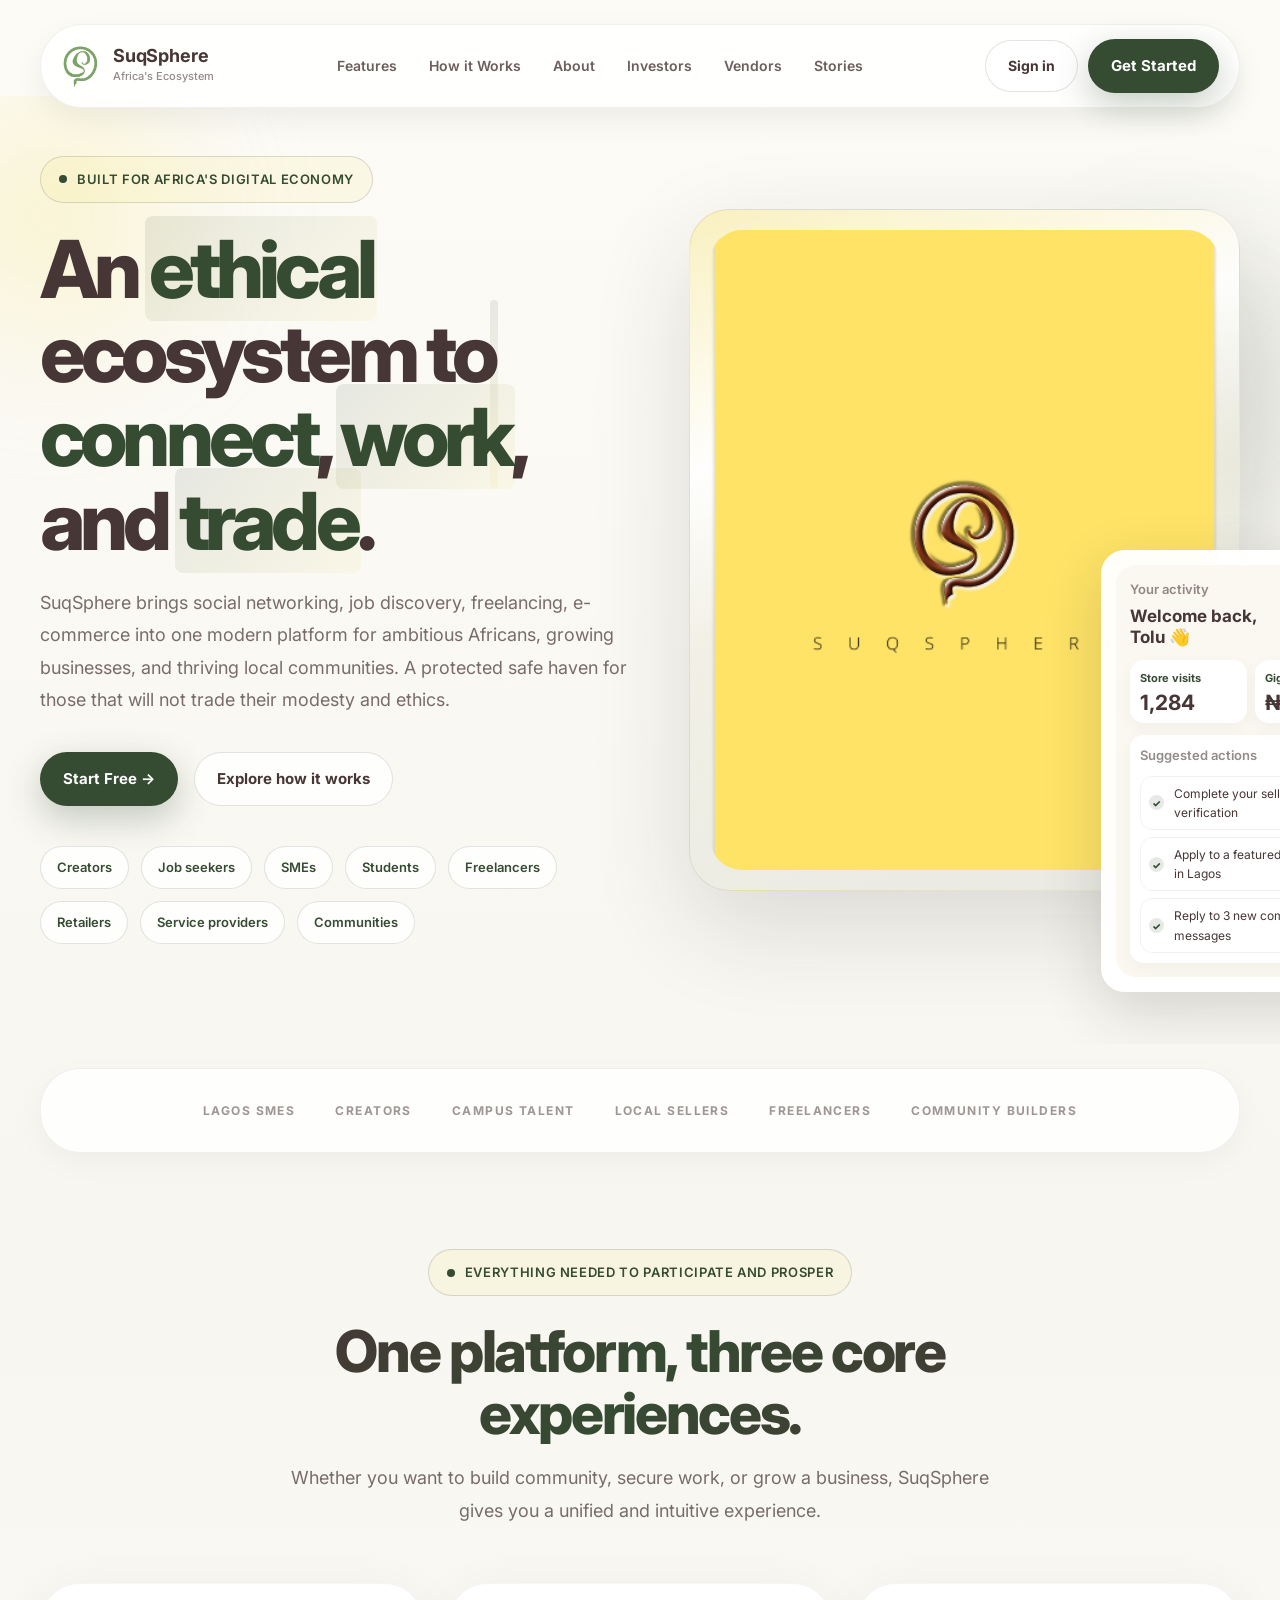
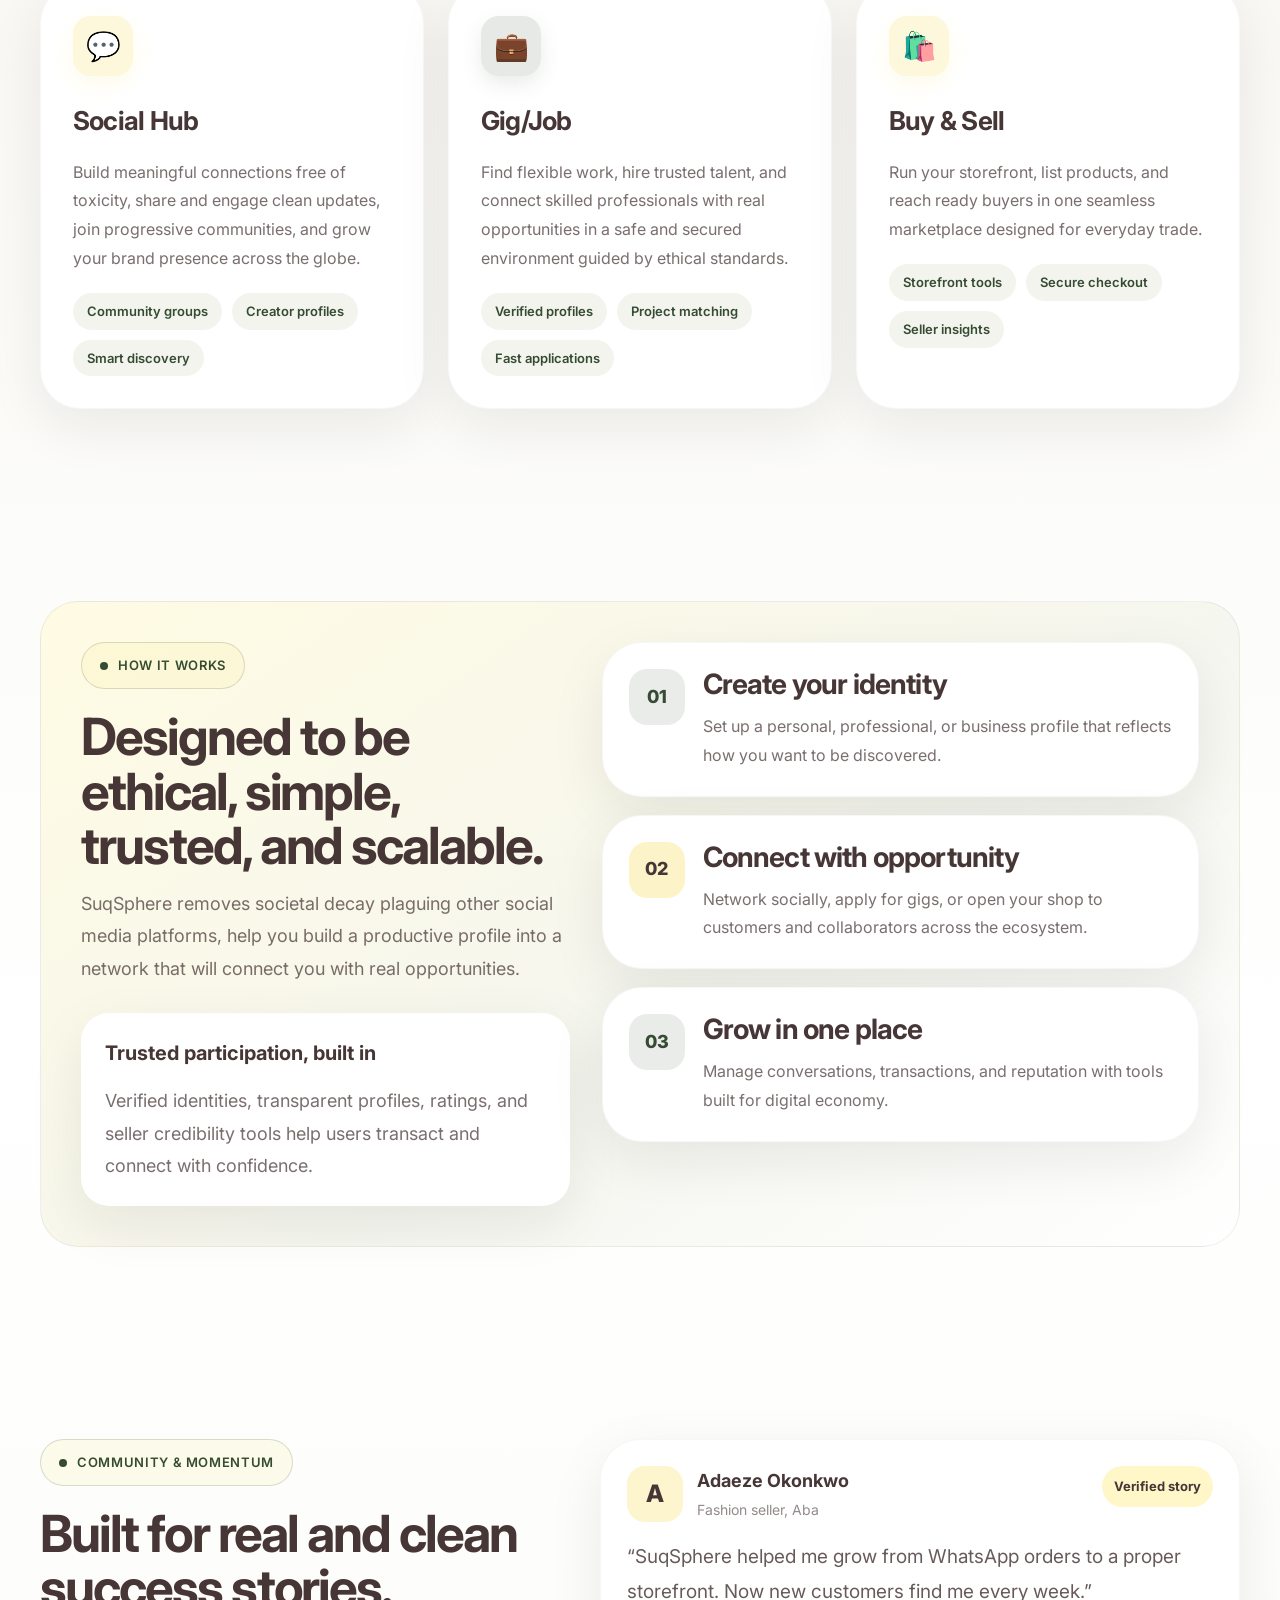
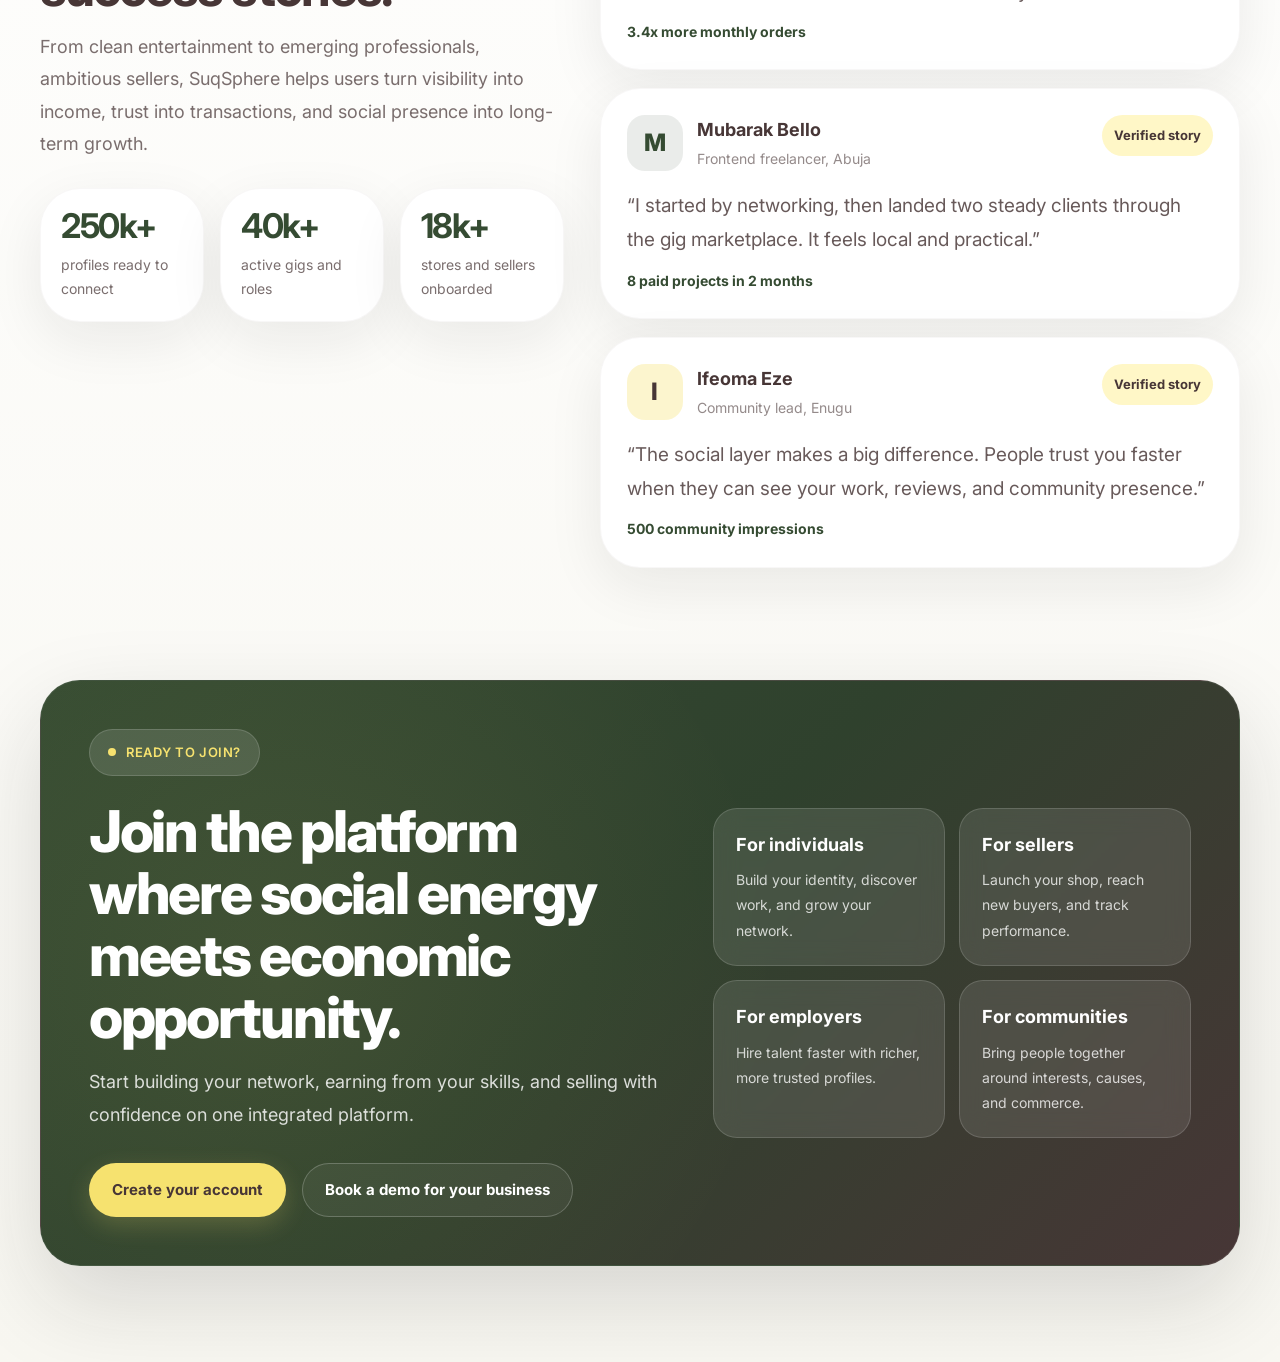
==== commit 7ffac50c: "Backup changes to GitHub" ====
--- a/index.html
+++ b/index.html
@@ -27,9 +27,10 @@
         <div class="nav-links">
           <a href="#features">Features</a>
           <a href="#how-it-works">How it Works</a>
-          <a href="#metrics">Impact</a>
+            <a href="about.html">About</a>
+          <a href="investor.html">Investors</a>   
+          <a href="vendor.html">Vendors</a>
           <a href="#stories">Stories</a>
-          <a href="pricing.html">Pricing</a>
         </div>
 
         <div class="nav-actions">
@@ -52,9 +53,8 @@
             <span class="accent">trade</span>.
           </h1>
           <p>
-            SuqSphere brings social networking, job discovery, freelancing, and
-            e-commerce into one modern platform for ambitious Nigerians,
-            growing businesses, and thriving local communities.
+            SuqSphere brings social networking, job discovery, freelancing, e-commerce into one modern platform for ambitious Africans,
+            growing businesses, and thriving local communities. A protected safe haven for those that will not trade their modesty and ethics.
           </p>
           <div class="hero-actions">
             <a class="btn btn-primary" href="#join">Start Free →</a>
@@ -192,8 +192,8 @@
           <div class="feature-icon yellow">💬</div>
           <h3>Social Hub</h3>
           <p>
-            Build meaningful connections, share updates, join local communities,
-            and grow your personal or business presence across Nigeria.
+            Build meaningful connections free of toxicity, share and engage clean updates, join progressive communities,
+            and grow your brand presence across the globe.
           </p>
           <div class="feature-tags">
             <span>Community groups</span>
@@ -204,10 +204,10 @@
 
         <article class="feature-card reveal">
           <div class="feature-icon green">💼</div>
-          <h3>Gig Marketplace</h3>
+          <h3>Gig/Job</h3>
           <p>
             Find flexible work, hire trusted talent, and connect skilled
-            professionals with real opportunities from Lagos to Kaduna.
+            professionals with real opportunities in a safe and secured environment guided by ethical standards.
           </p>
           <div class="feature-tags">
             <span>Verified profiles</span>
@@ -238,10 +238,10 @@
       <div class="trust-shell reveal">
         <div class="trust-copy">
           <div class="label">How it works</div>
-          <h2>Designed to be simple, trusted, and scalable.</h2>
-          <p>
-            SuqSphere removes friction by bringing your profile, network,
-            opportunities, and storefront into one coherent experience.
+          <h2>Designed to be ethical, simple, trusted, and scalable.</h2>
+          <p>
+            SuqSphere removes societal decay plaguing other social media platforms, help you build a productive profile into a network that will connect you with real
+            opportunities.
           </p>
 
           <div class="trust-note">
@@ -282,7 +282,7 @@
               <h3>Grow in one place</h3>
               <p>
                 Manage conversations, transactions, and reputation with tools built
-                for the Nigerian digital economy.
+                for digital economy.
               </p>
             </div>
           </article>
@@ -296,9 +296,9 @@
       <div class="stories-grid">
         <div class="stories-copy reveal">
           <div class="label">Community &amp; momentum</div>
-          <h2>Built for real Nigerian success stories.</h2>
-          <p>
-            From emerging professionals to ambitious sellers, SuqSphere helps users
+          <h2>Built for real and clean success stories.</h2>
+          <p>
+            From clean entertainment to emerging professionals, ambitious sellers, SuqSphere helps users
             turn visibility into income, trust into transactions, and social
             presence into long-term growth.
           </p>
@@ -371,7 +371,7 @@
               “The social layer makes a big difference. People trust you faster when
               they can see your work, reviews, and community presence.”
             </p>
-            <div class="story-stat">12k community impressions</div>
+            <div class="story-stat">500 community impressions</div>
           </article>
         </div>
       </div>
--- a/styles.css
+++ b/styles.css
@@ -1681,4 +1681,230 @@
 
     transform: none;
   }
-}+}
+/* Footer layout */
+.footer {
+  padding: 56px 0 24px;
+  background: var(--green);
+  color: #fff;
+}
+
+.footer-grid {
+  display: grid;
+  grid-template-columns: 1.2fr 1fr 1.4fr 1.2fr;
+  gap: 32px;
+  align-items: flex-start;
+}
+
+/* Make footer links horizontal */
+.footer-col ul {
+  list-style: none;
+  padding: 0;
+  margin: 12px 0 0;
+  display: flex;
+  flex-wrap: wrap;
+  gap: 12px 18px;
+}
+
+.footer-col li {
+  margin: 0;
+}
+
+.footer-col a {
+  color: rgba(255, 255, 255, 0.82);
+  text-decoration: none;
+  font-size: 14px;
+}
+
+.footer-col a:hover {
+  color: var(--yellow);
+}
+
+.footer-col h5 {
+  margin: 0;
+  font-size: 18px;
+  color: #fff;
+}
+
+.footer-brand {
+  display: flex;
+  align-items: center;
+  gap: 12px;
+}
+
+.footer-brand h4 {
+  margin: 0;
+  font-size: 20px;
+}
+
+.footer-brand p {
+  margin: 11px 0 0;
+  color: rgba(255, 255, 255, 0.72);
+}
+
+/* Bottom footer */
+.footer-bottom {
+  margin-top: 30px;
+  padding-top: 1px;
+  border-top: 1px solid rgba(255, 255, 255, 0.14);
+  display: flex;
+  justify-content: space-between;
+  align-items: left;
+  gap: 7px;
+  flex-wrap: wrap;
+}
+
+.footer-bottom p {
+  margin: 1;
+  color: rgba(255, 255, 255, 0.72);
+}
+
+.footer-legal {
+  display: flex;
+  gap: 4px
+}
+
+.footer-legal a {
+  color: rgba(255, 255, 255, 0.72);
+  text-decoration: none;
+}
+
+.footer-legal a:hover {
+  color: var(--yellow);
+}
+
+/* Mobile */
+@media (max-width: 420px) {
+  .footer-grid {
+    grid-template-columns: 1fr;
+  }
+
+  .footer-col ul {
+    flex-direction: column;
+    gap: 4px;
+  }
+
+  .footer-bottom {
+    flex-direction: column;
+    align-items: flex-start;
+  }
+}
+
+.co-founders-section{
+    padding:120px 0;
+    position:relative;
+    overflow:hidden;
+}
+
+.section-header{
+    text-align:center;
+    max-width:700px;
+    margin:0 auto 80px;
+}
+
+.section-header h2{
+    font-size:clamp(42px,5vw,60px);
+    margin:20px 0;
+}
+
+.section-header p{
+    color:var(--muted);
+    line-height:1.7;
+}
+
+.founders-grid{
+    display:grid;
+    grid-template-columns:repeat(3,1fr);
+    gap:40px;
+}
+
+.founder-card{
+    transition:all .6s ease;
+}
+
+.founder-image{
+    overflow:hidden;
+    border-radius:32px;
+    aspect-ratio:1/1;
+}
+
+.founder-image img{
+    width:100%;
+    height:100%;
+    object-fit:cover;
+    transition:transform .8s ease;
+}
+
+.founder-card:hover img{
+    transform:scale(1.05);
+}
+
+.founder-info{
+    padding-top:10px;
+}
+
+.founder-info h3{
+    margin-bottom:0.1px;
+    font-size:24px;
+}
+
+.founder-info p{
+    color:var(--muted);
+}
+
+/* staggered layout */
+
+.founder-left{
+    margin-top:40px;
+}
+
+.founder-center{
+    margin-top:0;
+    transform:scale(1.05);
+}
+
+.founder-center.active{
+    transform:scale(1.05);
+}
+.founder-right{
+    margin-top:40px;
+}
+
+/* mobile */
+
+@media(max-width:900px){
+
+    .founders-grid{
+        grid-template-columns:1fr;
+    }
+
+    .founder-left,
+    .founder-center,
+    .founder-right{
+        margin-top:0;
+    }
+}
+
+.founder-card{
+    opacity:0;
+    transition:
+        opacity .9s ease,
+        transform .9s cubic-bezier(.22,1,.36,1);
+}
+
+.founder-left{
+    transform:translateX(-120px);
+}
+
+.founder-center{
+    transform:translateY(100px);
+}
+
+.founder-right{
+    transform:translateX(120px);
+}
+
+.founder-card.active{
+    opacity:1;
+    transform:translate(0,0);
+}
